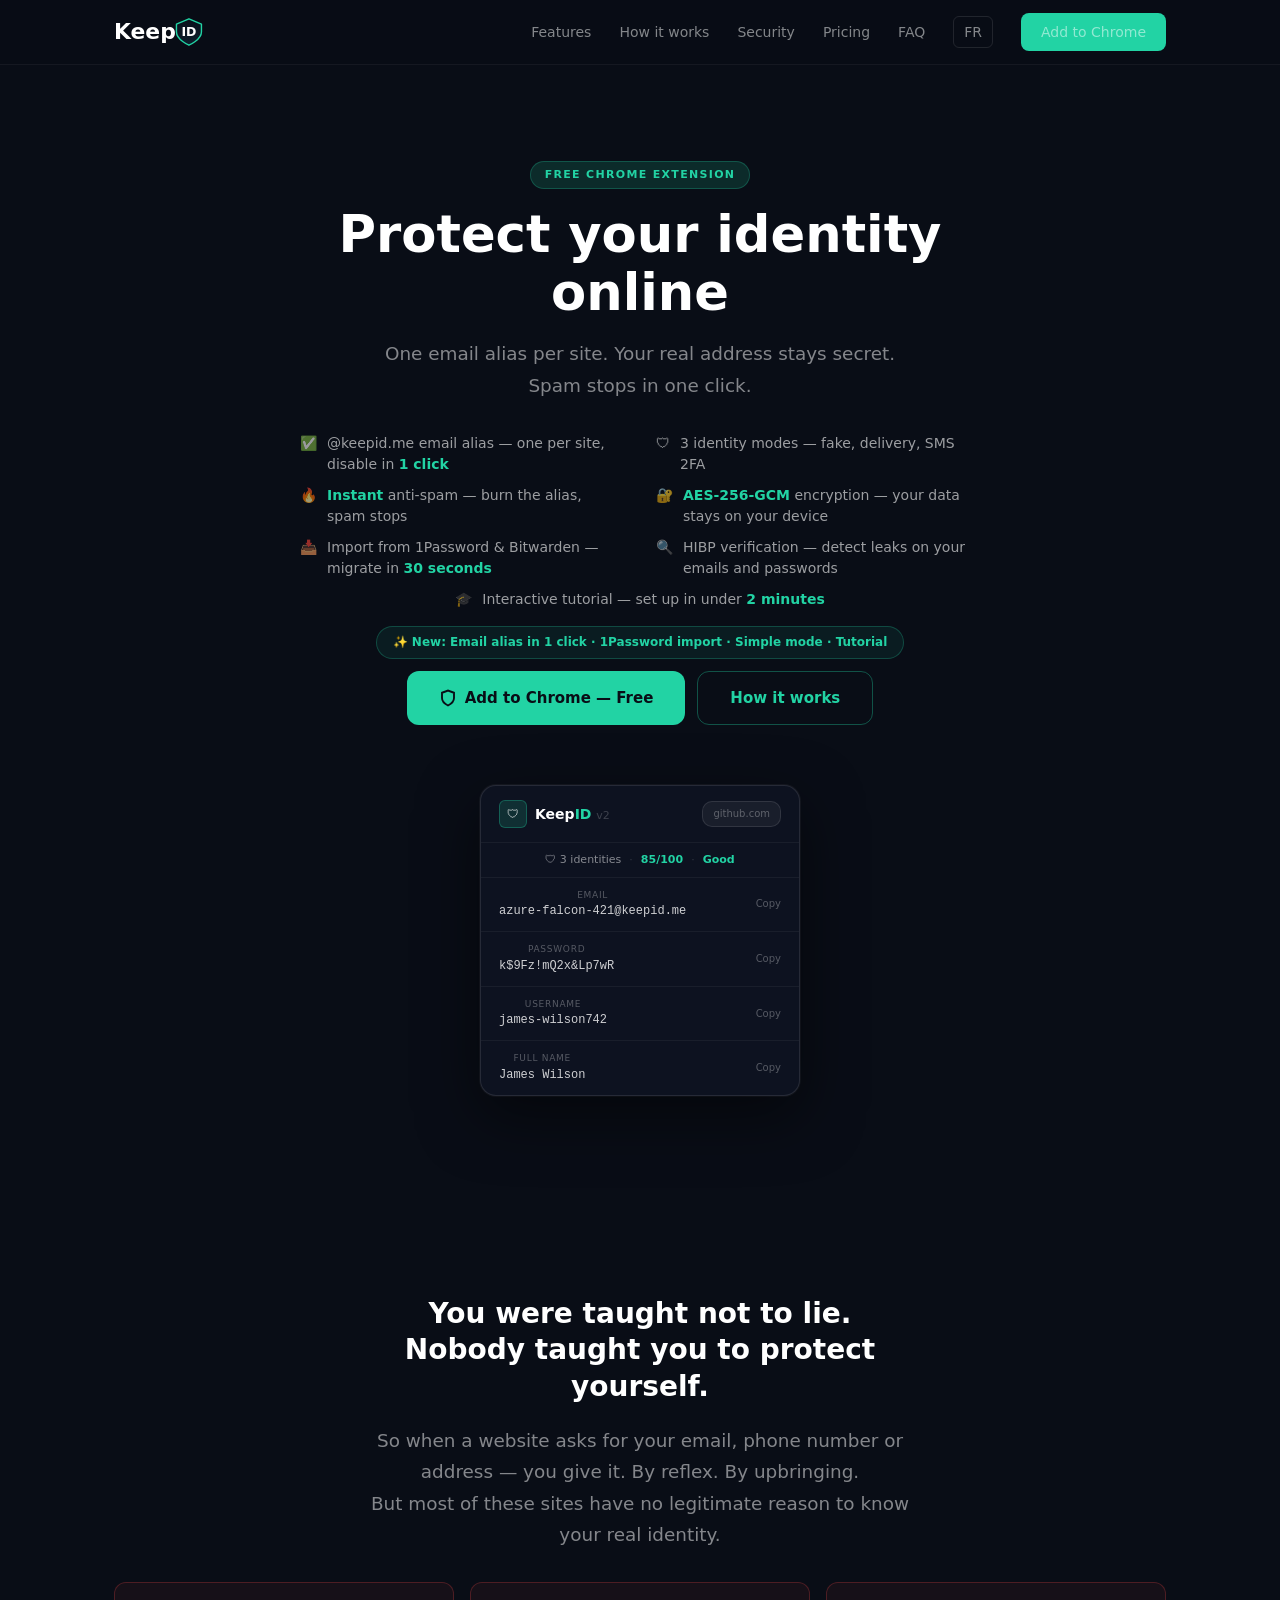
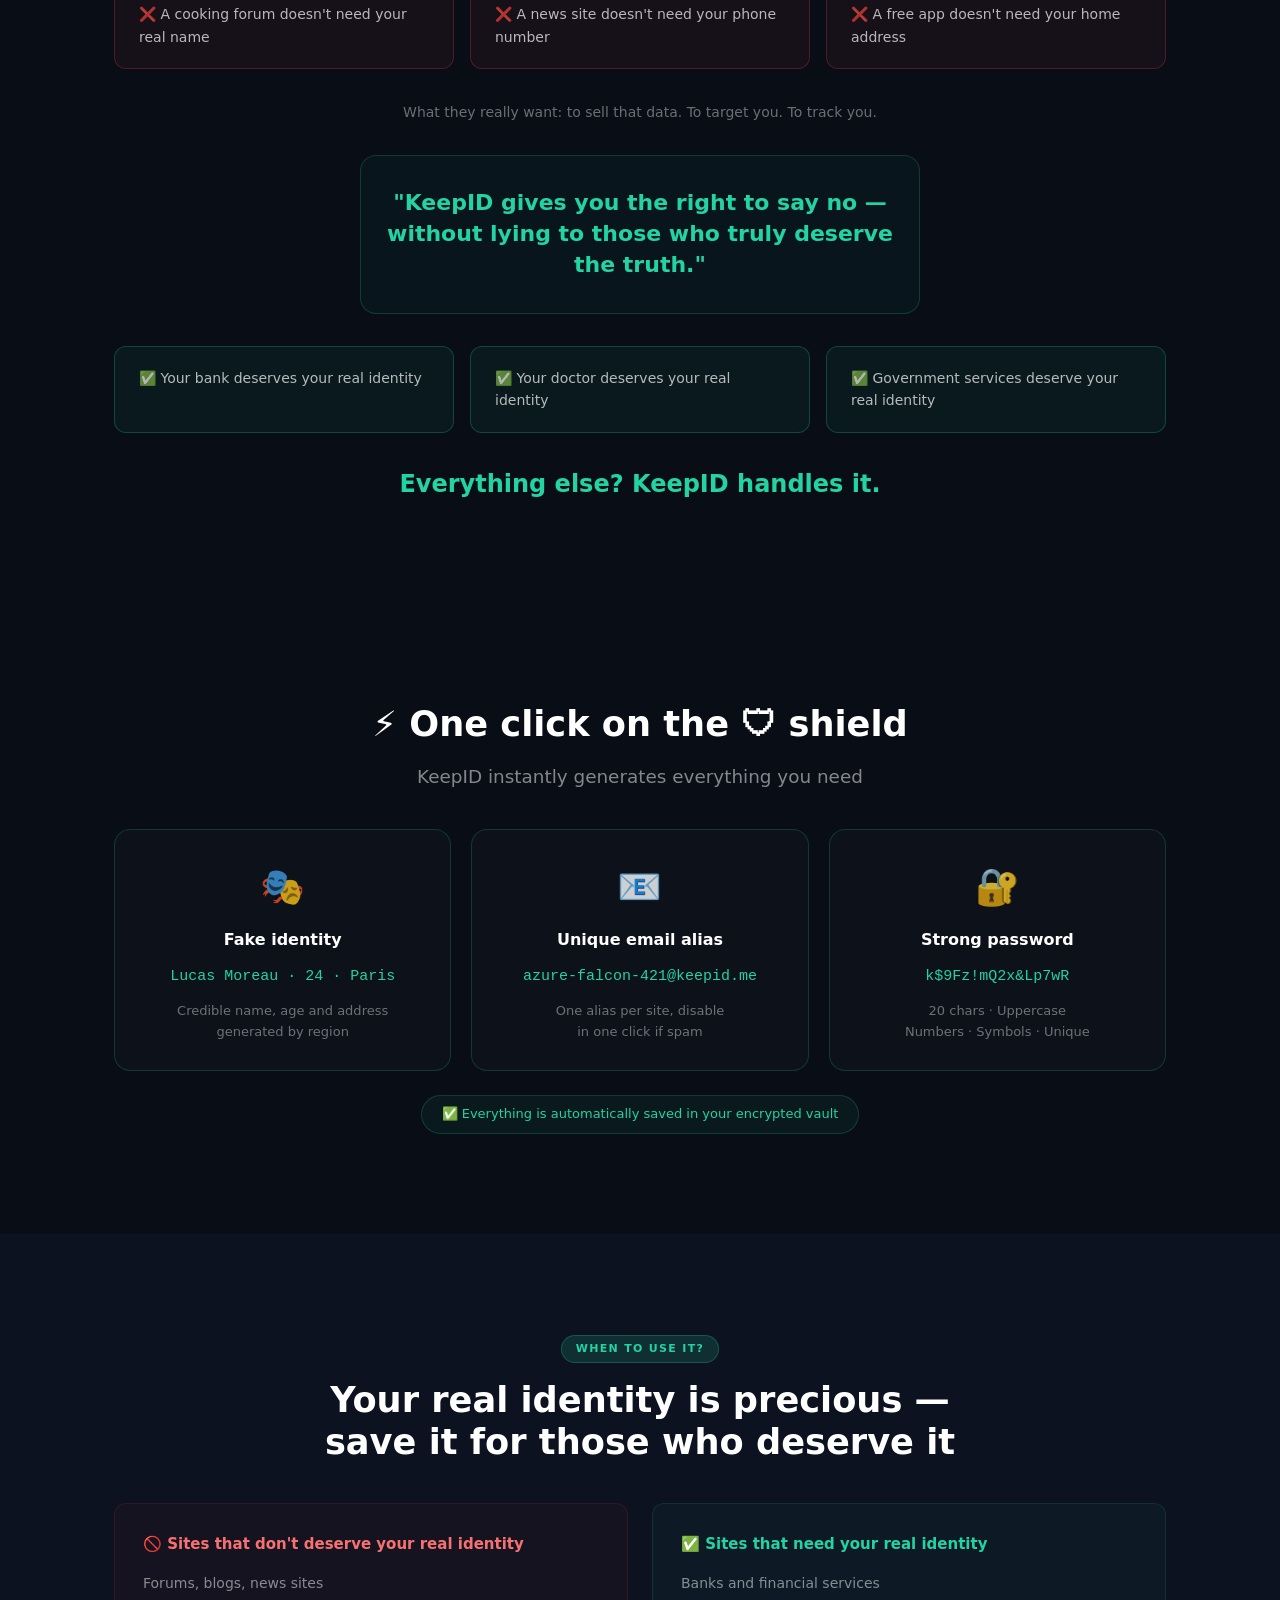
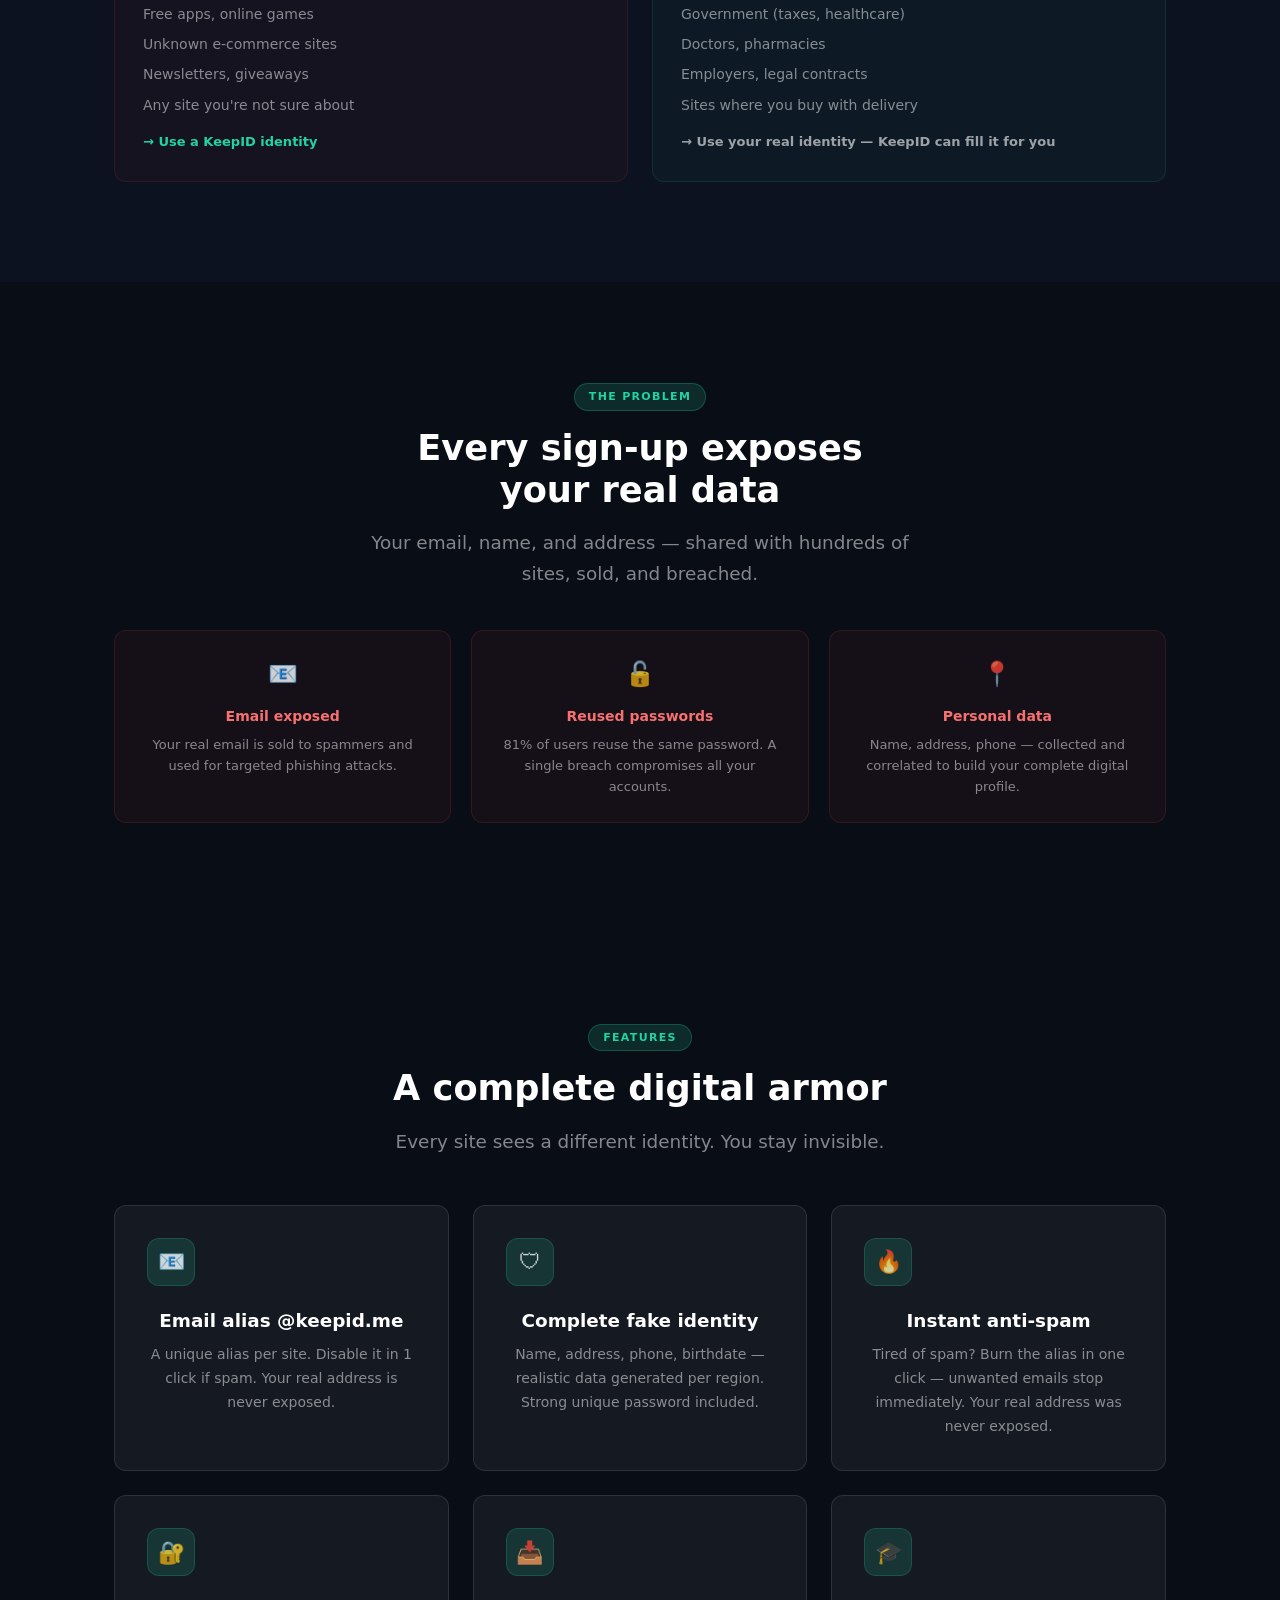
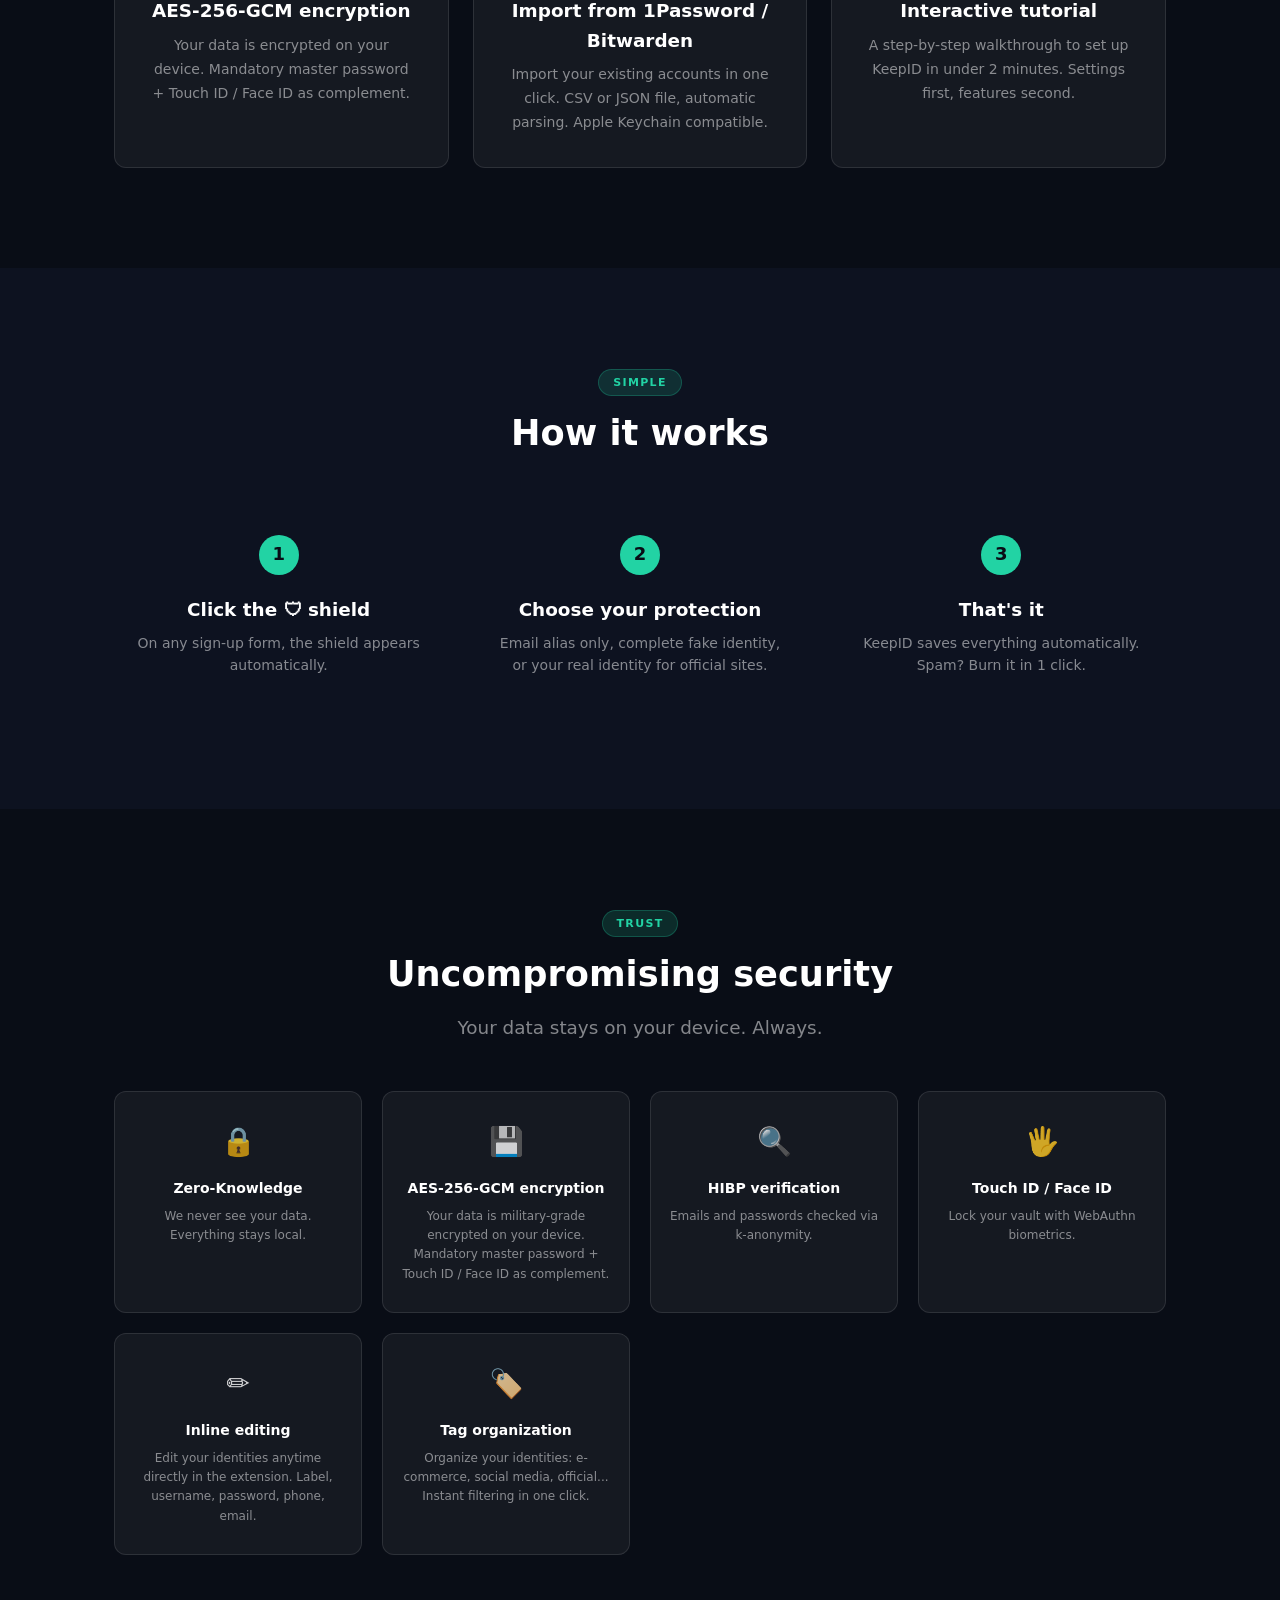
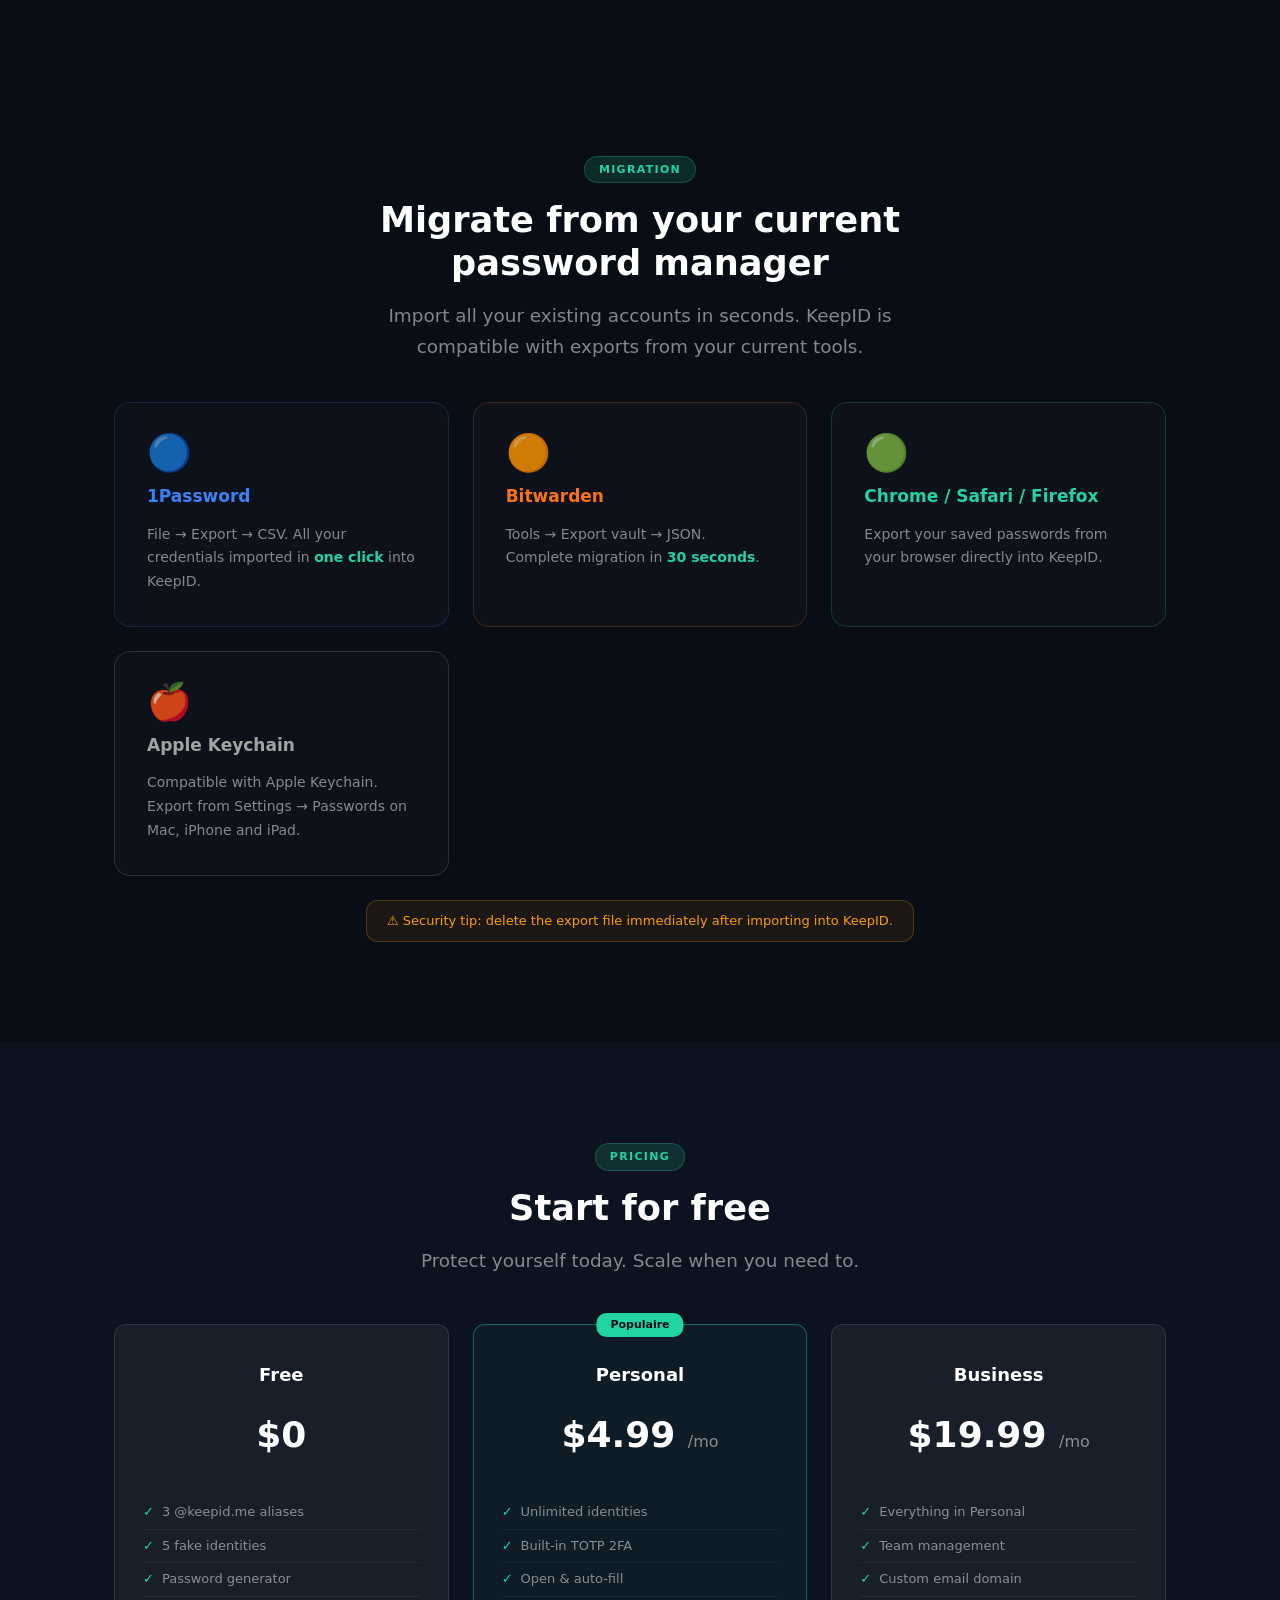
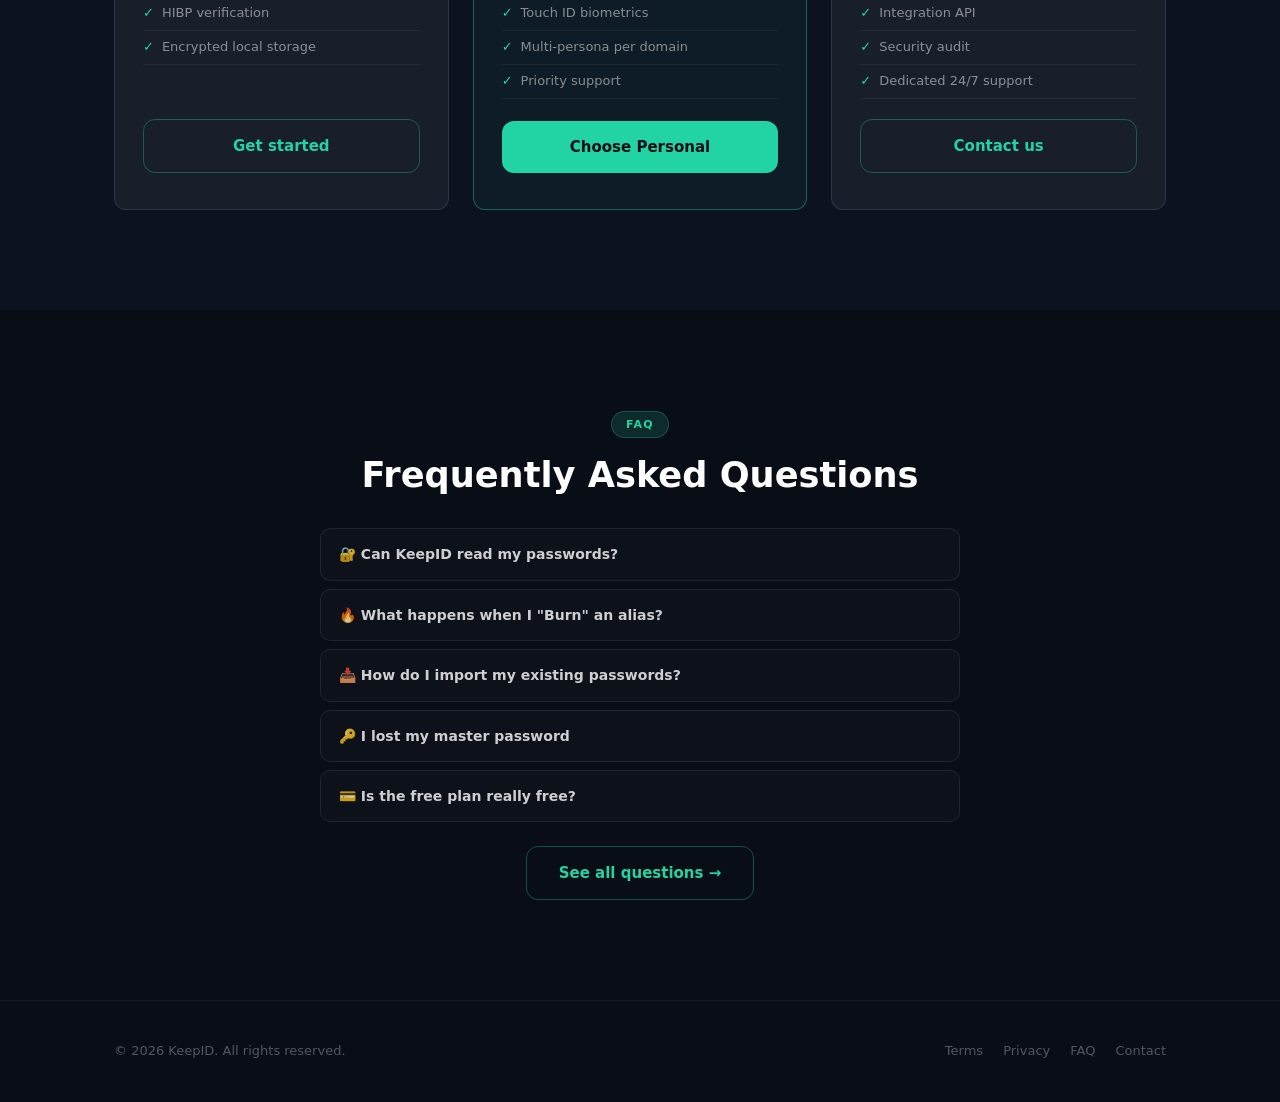
==== en/index.html @ 4a5a6518 "Reposition alias email as primary feature, update hero/features/pricing/how-it-works" ====
<!DOCTYPE html>
<html lang="en">
<head>
  <meta charset="UTF-8">
  <meta name="viewport" content="width=device-width, initial-scale=1.0">
  <title>KeepID — Protect your identity online</title>
  <meta name="description" content="KeepID generates unique fake identities for every website. Email aliases, strong passwords, fake personal data. Zero real data exposed.">
  <meta name="robots" content="noindex, nofollow">
  <link rel="stylesheet" href="../css/style.css">
</head>
<body>

<!-- ─── Nav ────────────────────────────────────────────────────────────────── -->
<nav>
  <div class="nav-inner">
    <img src="../assets/logo-final.svg" alt="KeepID" class="nav-logo">
    <div class="nav-links">
      <a href="#features">Features</a>
      <a href="#how">How it works</a>
      <a href="#security">Security</a>
      <a href="#pricing">Pricing</a>
      <a href="faq.html">FAQ</a>
      <a href="../" class="lang-switch">FR</a>
      <a href="#" class="nav-cta">Add to Chrome</a>
    </div>
    <button class="nav-hamburger" aria-label="Menu">
      <span></span><span></span><span></span>
    </button>
  </div>
</nav>

<!-- ─── Hero ───────────────────────────────────────────────────────────────── -->
<section class="hero container">
  <div class="fade-in">
    <div class="badge">Free Chrome Extension</div>
    <h1>Protect your identity<br>online</h1>
    <p class="subtitle">One email alias per site. Your real address stays secret. Spam stops in one click.</p>
  </div>
  <div class="fade-in" style="display:grid;grid-template-columns:1fr 1fr;gap:10px 32px;margin-top:24px;margin-bottom:16px;max-width:680px;margin-left:auto;margin-right:auto;text-align:left">
    <div style="display:flex;align-items:flex-start;gap:10px;font-size:14px;color:rgba(255,255,255,0.6);line-height:1.5">
      <span style="flex-shrink:0">✅</span>
      <span>@keepid.me email alias — one per site, disable in <span style="color:#22d3a4;font-weight:600">1 click</span></span>
    </div>
    <div style="display:flex;align-items:flex-start;gap:10px;font-size:14px;color:rgba(255,255,255,0.6);line-height:1.5">
      <span style="flex-shrink:0">🛡</span>
      <span>3 identity modes — fake, delivery, SMS 2FA</span>
    </div>
    <div style="display:flex;align-items:flex-start;gap:10px;font-size:14px;color:rgba(255,255,255,0.6);line-height:1.5">
      <span style="flex-shrink:0">🔥</span>
      <span><span style="color:#22d3a4;font-weight:600">Instant</span> anti-spam — burn the alias, spam stops</span>
    </div>
    <div style="display:flex;align-items:flex-start;gap:10px;font-size:14px;color:rgba(255,255,255,0.6);line-height:1.5">
      <span style="flex-shrink:0">🔐</span>
      <span><span style="color:#22d3a4;font-weight:600">AES-256-GCM</span> encryption — your data stays on your device</span>
    </div>
    <div style="display:flex;align-items:flex-start;gap:10px;font-size:14px;color:rgba(255,255,255,0.6);line-height:1.5">
      <span style="flex-shrink:0">📥</span>
      <span>Import from 1Password &amp; Bitwarden — migrate in <span style="color:#22d3a4;font-weight:600">30 seconds</span></span>
    </div>
    <div style="display:flex;align-items:flex-start;gap:10px;font-size:14px;color:rgba(255,255,255,0.6);line-height:1.5">
      <span style="flex-shrink:0">🔍</span>
      <span>HIBP verification — detect leaks on your emails and passwords</span>
    </div>
    <div style="display:flex;align-items:flex-start;gap:10px;font-size:14px;color:rgba(255,255,255,0.6);line-height:1.5;grid-column:1/-1;justify-self:center">
      <span style="flex-shrink:0">🎓</span>
      <span>Interactive tutorial — set up in under <span style="color:#22d3a4;font-weight:600">2 minutes</span></span>
    </div>
  </div>
  <div class="fade-in" style="display:flex;justify-content:center;margin-bottom:12px">
    <div style="display:inline-flex;align-items:center;gap:8px;background:rgba(34,211,164,0.08);border:1px solid rgba(34,211,164,0.25);border-radius:999px;padding:6px 16px;font-size:12px;color:#22d3a4;font-weight:600">
      ✨ New: Email alias in 1 click · 1Password import · Simple mode · Tutorial
    </div>
  </div>
  <div class="hero-buttons fade-in">
    <a href="#" class="btn btn-primary">
      <svg width="18" height="18" viewBox="0 0 24 24" fill="none" stroke="currentColor" stroke-width="2.5" stroke-linecap="round"><path d="M12 22s8-4 8-10V5l-8-3-8 3v7c0 6 8 10 8 10z"/></svg>
      Add to Chrome — Free
    </a>
    <a href="#how" class="btn btn-ghost">How it works</a>
  </div>

  <!-- Mockup -->
  <div class="mockup-wrap fade-in">
    <div class="mockup">
      <div class="mockup-header">
        <div class="mockup-header-left">
          <div class="mockup-shield">🛡</div>
          <span class="mockup-title">Keep<span>ID</span> <span style="font-weight:400;font-size:11px;color:rgba(255,255,255,0.2)">v2</span></span>
        </div>
        <span class="mockup-domain">github.com</span>
      </div>
      <div class="mockup-status">
        <span>🛡 3 identities</span>
        <span style="color:rgba(255,255,255,0.15)">·</span>
        <span style="color:#22d3a4;font-weight:700">85/100</span>
        <span style="color:rgba(255,255,255,0.15)">·</span>
        <span style="color:#22d3a4;font-weight:600">Good</span>
      </div>
      <div class="mockup-row">
        <div><div class="mockup-label">Email</div><div class="mockup-value">azure-falcon-421@keepid.me</div></div>
        <span class="mockup-copy">Copy</span>
      </div>
      <div class="mockup-row">
        <div><div class="mockup-label">Password</div><div class="mockup-value">k$9Fz!mQ2x&amp;Lp7wR</div></div>
        <span class="mockup-copy">Copy</span>
      </div>
      <div class="mockup-row">
        <div><div class="mockup-label">Username</div><div class="mockup-value">james-wilson742</div></div>
        <span class="mockup-copy">Copy</span>
      </div>
      <div class="mockup-row">
        <div><div class="mockup-label">Full name</div><div class="mockup-value">James Wilson</div></div>
        <span class="mockup-copy">Copy</span>
      </div>
    </div>
  </div>
</section>

<!-- ─── Manifesto ──────────────────────────────────────────────────────────── -->
<section class="section" id="manifesto">
  <div class="container text-center">
    <div class="fade-in">
      <h2 style="font-size:28px;line-height:1.3;max-width:600px;margin:0 auto 20px">You were taught not to lie.<br>Nobody taught you to protect yourself.</h2>
      <p class="subtitle" style="max-width:560px;margin:0 auto 32px">
        So when a website asks for your email, phone number or address — you give it. By reflex. By upbringing.<br>
        But most of these sites have no legitimate reason to know your real identity.
      </p>
    </div>
    <div class="fade-in" style="display:grid;grid-template-columns:repeat(auto-fit,minmax(240px,1fr));gap:16px;margin-bottom:32px;text-align:left">
      <div style="background:rgba(239,68,68,0.06);border:1px solid rgba(239,68,68,0.25);border-radius:12px;padding:20px 24px;font-size:14px;color:rgba(255,255,255,0.7)">
        ❌ A cooking forum doesn't need your real name
      </div>
      <div style="background:rgba(239,68,68,0.06);border:1px solid rgba(239,68,68,0.25);border-radius:12px;padding:20px 24px;font-size:14px;color:rgba(255,255,255,0.7)">
        ❌ A news site doesn't need your phone number
      </div>
      <div style="background:rgba(239,68,68,0.06);border:1px solid rgba(239,68,68,0.25);border-radius:12px;padding:20px 24px;font-size:14px;color:rgba(255,255,255,0.7)">
        ❌ A free app doesn't need your home address
      </div>
    </div>
    <div class="fade-in">
      <p style="font-size:14px;color:rgba(255,255,255,0.4);margin-bottom:32px">What they really want: to sell that data. To target you. To track you.</p>
      <div style="background:rgba(34,211,164,0.04);border:1px solid rgba(34,211,164,0.2);border-radius:16px;padding:32px 24px;max-width:560px;margin:0 auto 32px">
        <p style="font-size:22px;font-weight:700;color:#22d3a4;line-height:1.4;margin:0">
          "KeepID gives you the right to say no —<br>without lying to those who truly deserve the truth."
        </p>
      </div>
    </div>
    <div class="fade-in" style="display:grid;grid-template-columns:repeat(auto-fit,minmax(240px,1fr));gap:16px;margin-bottom:32px;text-align:left">
      <div style="background:rgba(34,211,164,0.06);border:1px solid rgba(34,211,164,0.25);border-radius:12px;padding:20px 24px;font-size:14px;color:rgba(255,255,255,0.7)">
        ✅ Your bank deserves your real identity
      </div>
      <div style="background:rgba(34,211,164,0.06);border:1px solid rgba(34,211,164,0.25);border-radius:12px;padding:20px 24px;font-size:14px;color:rgba(255,255,255,0.7)">
        ✅ Your doctor deserves your real identity
      </div>
      <div style="background:rgba(34,211,164,0.06);border:1px solid rgba(34,211,164,0.25);border-radius:12px;padding:20px 24px;font-size:14px;color:rgba(255,255,255,0.7)">
        ✅ Government services deserve your real identity
      </div>
    </div>
    <div class="fade-in">
      <p style="font-size:24px;font-weight:700;color:#22d3a4;margin:0">Everything else? KeepID handles it.</p>
    </div>
  </div>
</section>

<!-- ─── One click demo ─────────────────────────────────────────────────────── -->
<section class="section" id="demo">
  <div class="container text-center">
    <div class="fade-in">
      <h2>⚡ One click on the 🛡 shield</h2>
      <p class="subtitle">KeepID instantly generates everything you need</p>
    </div>
    <div class="fade-in" style="display:grid;grid-template-columns:repeat(auto-fit,minmax(220px,1fr));gap:20px;margin-top:36px;text-align:center">
      <div style="background:rgba(255,255,255,0.02);border:1px solid rgba(34,211,164,0.2);border-radius:16px;padding:28px 20px;display:flex;flex-direction:column;align-items:center;gap:12px;animation:fadeUp .5s ease both">
        <div style="font-size:36px">🎭</div>
        <h3 style="font-size:16px;font-weight:700;color:#fff;margin:0">Fake identity</h3>
        <p style="font-family:monospace;font-size:15px;color:#22d3a4;margin:0">Lucas Moreau · 24 · Paris</p>
        <p style="font-size:13px;color:rgba(255,255,255,0.4);margin:0;line-height:1.6">Credible name, age and address<br>generated by region</p>
      </div>
      <div style="background:rgba(255,255,255,0.02);border:1px solid rgba(34,211,164,0.2);border-radius:16px;padding:28px 20px;display:flex;flex-direction:column;align-items:center;gap:12px;animation:fadeUp .5s ease .2s both">
        <div style="font-size:36px">📧</div>
        <h3 style="font-size:16px;font-weight:700;color:#fff;margin:0">Unique email alias</h3>
        <p style="font-family:monospace;font-size:15px;color:#22d3a4;margin:0">azure-falcon-421@keepid.me</p>
        <p style="font-size:13px;color:rgba(255,255,255,0.4);margin:0;line-height:1.6">One alias per site, disable<br>in one click if spam</p>
      </div>
      <div style="background:rgba(255,255,255,0.02);border:1px solid rgba(34,211,164,0.2);border-radius:16px;padding:28px 20px;display:flex;flex-direction:column;align-items:center;gap:12px;animation:fadeUp .5s ease .4s both">
        <div style="font-size:36px">🔐</div>
        <h3 style="font-size:16px;font-weight:700;color:#fff;margin:0">Strong password</h3>
        <p style="font-family:monospace;font-size:15px;color:#22d3a4;margin:0">k$9Fz!mQ2x&amp;Lp7wR</p>
        <p style="font-size:13px;color:rgba(255,255,255,0.4);margin:0;line-height:1.6">20 chars · Uppercase<br>Numbers · Symbols · Unique</p>
      </div>
    </div>
    <div class="fade-in" style="margin-top:24px">
      <div style="display:inline-flex;align-items:center;gap:8px;background:rgba(34,211,164,0.06);border:1px solid rgba(34,211,164,0.2);border-radius:999px;padding:8px 20px;font-size:13px;color:#22d3a4;font-weight:500">
        ✅ Everything is automatically saved in your encrypted vault
      </div>
    </div>
  </div>
</section>
<style>@keyframes fadeUp{from{opacity:0;transform:translateY(20px)}to{opacity:1;transform:translateY(0)}}</style>

<!-- ─── When to use KeepID? ──────────────────────────────────────────────── -->
<section class="section section-alt" id="when">
  <div class="container text-center">
    <div class="fade-in">
      <div class="badge">When to use it?</div>
      <h2>Your real identity is precious —<br>save it for those who deserve it</h2>
    </div>
    <div class="fade-in" style="display:grid;grid-template-columns:repeat(auto-fit,minmax(280px,1fr));gap:24px;margin-top:40px;text-align:left">
      <div style="background:rgba(239,68,68,0.04);border:1px solid rgba(239,68,68,0.12);border-radius:12px;padding:28px">
        <p style="font-size:15px;font-weight:700;color:#f87171;margin-bottom:16px">🚫 Sites that don't deserve your real identity</p>
        <ul style="list-style:none;display:flex;flex-direction:column;gap:8px;font-size:14px;color:rgba(255,255,255,0.5)">
          <li>Forums, blogs, news sites</li>
          <li>Free apps, online games</li>
          <li>Unknown e-commerce sites</li>
          <li>Newsletters, giveaways</li>
          <li>Any site you're not sure about</li>
        </ul>
        <p style="margin-top:16px;font-size:13px;font-weight:700;color:#22d3a4">→ Use a KeepID identity</p>
      </div>
      <div style="background:rgba(34,211,164,0.04);border:1px solid rgba(34,211,164,0.12);border-radius:12px;padding:28px">
        <p style="font-size:15px;font-weight:700;color:#22d3a4;margin-bottom:16px">✅ Sites that need your real identity</p>
        <ul style="list-style:none;display:flex;flex-direction:column;gap:8px;font-size:14px;color:rgba(255,255,255,0.5)">
          <li>Banks and financial services</li>
          <li>Government (taxes, healthcare)</li>
          <li>Doctors, pharmacies</li>
          <li>Employers, legal contracts</li>
          <li>Sites where you buy with delivery</li>
        </ul>
        <p style="margin-top:16px;font-size:13px;font-weight:700;color:rgba(255,255,255,0.6)">→ Use your real identity — KeepID can fill it for you</p>
      </div>
    </div>
  </div>
</section>

<!-- ─── Problem ────────────────────────────────────────────────────────────── -->
<section class="section" id="problem">
  <div class="container text-center">
    <div class="fade-in">
      <div class="badge">The problem</div>
      <h2>Every sign-up exposes<br>your real data</h2>
      <p class="subtitle">Your email, name, and address — shared with hundreds of sites, sold, and breached.</p>
    </div>
    <div class="problem-grid fade-in">
      <div class="problem-card">
        <div class="icon">📧</div>
        <h3>Email exposed</h3>
        <p>Your real email is sold to spammers and used for targeted phishing attacks.</p>
      </div>
      <div class="problem-card">
        <div class="icon">🔓</div>
        <h3>Reused passwords</h3>
        <p>81% of users reuse the same password. A single breach compromises all your accounts.</p>
      </div>
      <div class="problem-card">
        <div class="icon">📍</div>
        <h3>Personal data</h3>
        <p>Name, address, phone — collected and correlated to build your complete digital profile.</p>
      </div>
    </div>
  </div>
</section>

<!-- ─── Features ───────────────────────────────────────────────────────────── -->
<section class="section" id="features">
  <div class="container text-center">
    <div class="fade-in">
      <div class="badge">Features</div>
      <h2>A complete digital armor</h2>
      <p class="subtitle">Every site sees a different identity. You stay invisible.</p>
    </div>
    <div class="features-grid fade-in">
      <div class="feature-card">
        <div class="feature-icon">📧</div>
        <h3>Email alias @keepid.me</h3>
        <p>A unique alias per site. Disable it in 1 click if spam. Your real address is never exposed.</p>
      </div>
      <div class="feature-card">
        <div class="feature-icon">🛡</div>
        <h3>Complete fake identity</h3>
        <p>Name, address, phone, birthdate — realistic data generated per region. Strong unique password included.</p>
      </div>
      <div class="feature-card">
        <div class="feature-icon">🔥</div>
        <h3>Instant anti-spam</h3>
        <p>Tired of spam? Burn the alias in one click — unwanted emails stop immediately. Your real address was never exposed.</p>
      </div>
      <div class="feature-card">
        <div class="feature-icon">🔐</div>
        <h3>AES-256-GCM encryption</h3>
        <p>Your data is encrypted on your device. Mandatory master password + Touch ID / Face ID as complement.</p>
      </div>
      <div class="feature-card">
        <div class="feature-icon">📥</div>
        <h3>Import from 1Password / Bitwarden</h3>
        <p>Import your existing accounts in one click. CSV or JSON file, automatic parsing. Apple Keychain compatible.</p>
      </div>
      <div class="feature-card">
        <div class="feature-icon">🎓</div>
        <h3>Interactive tutorial</h3>
        <p>A step-by-step walkthrough to set up KeepID in under 2 minutes. Settings first, features second.</p>
      </div>
    </div>
  </div>
</section>

<!-- ─── How it works ───────────────────────────────────────────────────────── -->
<section class="section section-alt" id="how">
  <div class="container text-center">
    <div class="fade-in">
      <div class="badge">Simple</div>
      <h2>How it works</h2>
    </div>
    <div class="steps-grid fade-in">
      <div class="step">
        <div class="step-num">1</div>
        <h3>Click the 🛡 shield</h3>
        <p>On any sign-up form, the shield appears automatically.</p>
      </div>
      <div class="step">
        <div class="step-num">2</div>
        <h3>Choose your protection</h3>
        <p>Email alias only, complete fake identity, or your real identity for official sites.</p>
      </div>
      <div class="step">
        <div class="step-num">3</div>
        <h3>That's it</h3>
        <p>KeepID saves everything automatically. Spam? Burn it in 1 click.</p>
      </div>
    </div>
  </div>
</section>

<!-- ─── Security ───────────────────────────────────────────────────────────── -->
<section class="section" id="security">
  <div class="container text-center">
    <div class="fade-in">
      <div class="badge">Trust</div>
      <h2>Uncompromising security</h2>
      <p class="subtitle">Your data stays on your device. Always.</p>
    </div>
    <div class="security-grid fade-in">
      <div class="security-item">
        <div class="icon">🔒</div>
        <h3>Zero-Knowledge</h3>
        <p>We never see your data. Everything stays local.</p>
      </div>
      <div class="security-item">
        <div class="icon">💾</div>
        <h3>AES-256-GCM encryption</h3>
        <p>Your data is military-grade encrypted on your device. Mandatory master password + Touch ID / Face ID as complement.</p>
      </div>
      <div class="security-item">
        <div class="icon">🔍</div>
        <h3>HIBP verification</h3>
        <p>Emails and passwords checked via k-anonymity.</p>
      </div>
      <div class="security-item">
        <div class="icon">🖐</div>
        <h3>Touch ID / Face ID</h3>
        <p>Lock your vault with WebAuthn biometrics.</p>
      </div>
      <div class="security-item">
        <div class="icon">✏️</div>
        <h3>Inline editing</h3>
        <p>Edit your identities anytime directly in the extension. Label, username, password, phone, email.</p>
      </div>
      <div class="security-item">
        <div class="icon">🏷️</div>
        <h3>Tag organization</h3>
        <p>Organize your identities: e-commerce, social media, official... Instant filtering in one click.</p>
      </div>
    </div>
  </div>
</section>

<!-- ─── Migration ──────────────────────────────────────────────────────────── -->
<section class="section" id="migration">
  <div class="container text-center">
    <div class="fade-in">
      <div class="badge">Migration</div>
      <h2>Migrate from your current<br>password manager</h2>
      <p class="subtitle">Import all your existing accounts in seconds. KeepID is compatible with exports from your current tools.</p>
    </div>
    <div class="fade-in" style="display:grid;grid-template-columns:repeat(auto-fit,minmax(260px,1fr));gap:24px;margin-top:40px;text-align:left">
      <div style="background:rgba(255,255,255,0.02);border:1px solid rgba(59,130,246,0.2);border-radius:16px;padding:32px;display:flex;flex-direction:column;gap:12px">
        <div style="font-size:36px;line-height:1">🔵</div>
        <h3 style="font-size:17px;font-weight:700;color:#3b82f6;margin:0">1Password</h3>
        <p style="font-size:14px;color:rgba(255,255,255,0.5);line-height:1.7;margin:0">File → Export → CSV. All your credentials imported in <span style="color:#22d3a4;font-weight:600">one click</span> into KeepID.</p>
      </div>
      <div style="background:rgba(255,255,255,0.02);border:1px solid rgba(249,115,22,0.2);border-radius:16px;padding:32px;display:flex;flex-direction:column;gap:12px">
        <div style="font-size:36px;line-height:1">🟠</div>
        <h3 style="font-size:17px;font-weight:700;color:#f97316;margin:0">Bitwarden</h3>
        <p style="font-size:14px;color:rgba(255,255,255,0.5);line-height:1.7;margin:0">Tools → Export vault → JSON. Complete migration in <span style="color:#22d3a4;font-weight:600">30 seconds</span>.</p>
      </div>
      <div style="background:rgba(255,255,255,0.02);border:1px solid rgba(34,211,164,0.2);border-radius:16px;padding:32px;display:flex;flex-direction:column;gap:12px">
        <div style="font-size:36px;line-height:1">🟢</div>
        <h3 style="font-size:17px;font-weight:700;color:#22d3a4;margin:0">Chrome / Safari / Firefox</h3>
        <p style="font-size:14px;color:rgba(255,255,255,0.5);line-height:1.7;margin:0">Export your saved passwords from your browser directly into KeepID.</p>
      </div>
      <div style="background:rgba(255,255,255,0.02);border:1px solid rgba(163,163,163,0.2);border-radius:16px;padding:32px;display:flex;flex-direction:column;gap:12px">
        <div style="font-size:36px;line-height:1">🍎</div>
        <h3 style="font-size:17px;font-weight:700;color:#a3a3a3;margin:0">Apple Keychain</h3>
        <p style="font-size:14px;color:rgba(255,255,255,0.5);line-height:1.7;margin:0">Compatible with Apple Keychain. Export from Settings → Passwords on Mac, iPhone and iPad.</p>
      </div>
    </div>
    <div class="fade-in" style="margin-top:24px">
      <div style="display:inline-flex;align-items:center;gap:8px;background:rgba(245,158,11,0.08);border:1px solid rgba(245,158,11,0.25);border-radius:12px;padding:10px 20px;font-size:13px;color:#f59e0b;font-weight:500">
        ⚠️ Security tip: delete the export file immediately after importing into KeepID.
      </div>
    </div>
  </div>
</section>

<!-- ─── Pricing ────────────────────────────────────────────────────────────── -->
<section class="section section-alt" id="pricing">
  <div class="container text-center">
    <div class="fade-in">
      <div class="badge">Pricing</div>
      <h2>Start for free</h2>
      <p class="subtitle">Protect yourself today. Scale when you need to.</p>
    </div>
    <div class="pricing-grid fade-in">
      <div class="price-card">
        <div class="price-name">Free</div>
        <div class="price-amount">$0</div>
        <ul class="price-features">
          <li>3 @keepid.me aliases</li>
          <li>5 fake identities</li>
          <li>Password generator</li>
          <li>HIBP verification</li>
          <li>Encrypted local storage</li>
        </ul>
        <a href="#" class="btn btn-ghost" style="width:100%;justify-content:center">Get started</a>
      </div>
      <div class="price-card featured">
        <div class="price-name">Personal</div>
        <div class="price-amount">$4.99 <span>/mo</span></div>
        <ul class="price-features">
          <li>Unlimited identities</li>
          <li>Built-in TOTP 2FA</li>
          <li>Open &amp; auto-fill</li>
          <li>Touch ID biometrics</li>
          <li>Multi-persona per domain</li>
          <li>Priority support</li>
        </ul>
        <a href="#" class="btn btn-primary" style="width:100%;justify-content:center">Choose Personal</a>
      </div>
      <div class="price-card">
        <div class="price-name">Business</div>
        <div class="price-amount">$19.99 <span>/mo</span></div>
        <ul class="price-features">
          <li>Everything in Personal</li>
          <li>Team management</li>
          <li>Custom email domain</li>
          <li>Integration API</li>
          <li>Security audit</li>
          <li>Dedicated 24/7 support</li>
        </ul>
        <a href="#" class="btn btn-ghost" style="width:100%;justify-content:center">Contact us</a>
      </div>
    </div>
  </div>
</section>

<!-- ─── FAQ summary ────────────────────────────────────────────────────────── -->
<section class="section" id="faq">
  <div class="container text-center">
    <div class="fade-in">
      <div class="badge">FAQ</div>
      <h2>Frequently Asked Questions</h2>
    </div>
    <div class="fade-in" style="max-width:640px;margin:32px auto 0;text-align:left;display:flex;flex-direction:column;gap:8px">
      <details style="background:rgba(255,255,255,0.02);border:1px solid rgba(255,255,255,0.08);border-radius:10px">
        <summary style="padding:14px 18px;font-size:14px;font-weight:600;color:rgba(255,255,255,0.8);cursor:pointer;list-style:none">🔐 Can KeepID read my passwords?</summary>
        <p style="padding:0 18px 14px;font-size:14px;color:rgba(255,255,255,0.5);line-height:1.7;margin:0">No. Your data is encrypted with AES-256-GCM on your device. Even we can't read it — that's Zero-Knowledge.</p>
      </details>
      <details style="background:rgba(255,255,255,0.02);border:1px solid rgba(255,255,255,0.08);border-radius:10px">
        <summary style="padding:14px 18px;font-size:14px;font-weight:600;color:rgba(255,255,255,0.8);cursor:pointer;list-style:none">🔥 What happens when I "Burn" an alias?</summary>
        <p style="padding:0 18px 14px;font-size:14px;color:rgba(255,255,255,0.5);line-height:1.7;margin:0">The alias is permanently disabled. Spam stops instantly. Your real address is never affected.</p>
      </details>
      <details style="background:rgba(255,255,255,0.02);border:1px solid rgba(255,255,255,0.08);border-radius:10px">
        <summary style="padding:14px 18px;font-size:14px;font-weight:600;color:rgba(255,255,255,0.8);cursor:pointer;list-style:none">📥 How do I import my existing passwords?</summary>
        <p style="padding:0 18px 14px;font-size:14px;color:rgba(255,255,255,0.5);line-height:1.7;margin:0">Compatible with 1Password (CSV), Bitwarden (JSON), Apple Keychain (CSV), Chrome, Safari and Firefox. Settings → Import my credentials.</p>
      </details>
      <details style="background:rgba(255,255,255,0.02);border:1px solid rgba(255,255,255,0.08);border-radius:10px">
        <summary style="padding:14px 18px;font-size:14px;font-weight:600;color:rgba(255,255,255,0.8);cursor:pointer;list-style:none">🔑 I lost my master password</summary>
        <p style="padding:0 18px 14px;font-size:14px;color:rgba(255,255,255,0.5);line-height:1.7;margin:0">Use your emergency recovery kit. Without that code, access is permanently lost — write it on paper.</p>
      </details>
      <details style="background:rgba(255,255,255,0.02);border:1px solid rgba(255,255,255,0.08);border-radius:10px">
        <summary style="padding:14px 18px;font-size:14px;font-weight:600;color:rgba(255,255,255,0.8);cursor:pointer;list-style:none">💳 Is the free plan really free?</summary>
        <p style="padding:0 18px 14px;font-size:14px;color:rgba(255,255,255,0.5);line-height:1.7;margin:0">Yes, with no time limit. 5 identities, email aliases, password generator and HIBP verification included. No credit card required.</p>
      </details>
    </div>
    <div class="fade-in" style="margin-top:24px">
      <a href="faq.html" class="btn btn-ghost">See all questions →</a>
    </div>
  </div>
</section>

<!-- ─── Footer ─────────────────────────────────────────────────────────────── -->
<footer>
  <div class="footer-inner">
    <span class="footer-copy">&copy; 2026 KeepID. All rights reserved.</span>
    <div class="footer-links">
      <a href="../cgu.html">Terms</a>
      <a href="../privacy.html">Privacy</a>
      <a href="faq.html">FAQ</a>
      <a href="mailto:legal@keepid.me">Contact</a>
    </div>
  </div>
</footer>

<script src="../js/main.js"></script>
</body>
</html>
---- css/style.css ----
/* ─── Reset & Base ─────────────────────────────────────────────────────────── */
*, *::before, *::after { margin: 0; padding: 0; box-sizing: border-box; }

:root {
  --bg:      #090d16;
  --bg2:     #0d1220;
  --accent:  #22d3a4;
  --accent2: rgba(34,211,164,0.15);
  --white:   #ffffff;
  --w80:     rgba(255,255,255,0.8);
  --w50:     rgba(255,255,255,0.5);
  --w30:     rgba(255,255,255,0.3);
  --w10:     rgba(255,255,255,0.1);
  --w05:     rgba(255,255,255,0.05);
  --radius:  12px;
  --max:     1100px;
}

html { scroll-behavior: smooth; }

body {
  font-family: system-ui, -apple-system, sans-serif;
  background: var(--bg);
  color: var(--w80);
  line-height: 1.6;
  overflow-x: hidden;
}

a { color: var(--accent); text-decoration: none; }
a:hover { text-decoration: underline; }

/* ─── Utilities ───────────────────────────────────────────────────────────── */
.container { max-width: var(--max); margin: 0 auto; padding: 0 24px; }
.section { padding: 100px 0; }
.section-alt { background: var(--bg2); }
.text-center { text-align: center; }

.badge {
  display: inline-block;
  font-size: 11px;
  font-weight: 700;
  text-transform: uppercase;
  letter-spacing: 0.12em;
  color: var(--accent);
  background: var(--accent2);
  border: 1px solid rgba(34,211,164,0.25);
  padding: 4px 14px;
  border-radius: 20px;
  margin-bottom: 16px;
}

h1 { font-size: clamp(2rem, 5vw, 3.2rem); font-weight: 800; color: var(--white); line-height: 1.15; }
h2 { font-size: clamp(1.5rem, 3.5vw, 2.2rem); font-weight: 700; color: var(--white); line-height: 1.2; margin-bottom: 16px; }
h3 { font-size: 1.15rem; font-weight: 700; color: var(--white); margin-bottom: 8px; }

.subtitle {
  font-size: clamp(1rem, 2vw, 1.15rem);
  color: var(--w50);
  max-width: 560px;
  margin: 16px auto 0;
  line-height: 1.7;
}

.btn {
  display: inline-flex;
  align-items: center;
  gap: 8px;
  padding: 14px 32px;
  border-radius: var(--radius);
  font-size: 15px;
  font-weight: 700;
  border: none;
  cursor: pointer;
  transition: all 0.2s;
}

.btn-primary {
  background: var(--accent);
  color: var(--bg);
}
.btn-primary:hover {
  background: #2ee8b5;
  transform: translateY(-1px);
  box-shadow: 0 8px 30px rgba(34,211,164,0.3);
  text-decoration: none;
}

.btn-ghost {
  background: transparent;
  color: var(--accent);
  border: 1.5px solid rgba(34,211,164,0.35);
}
.btn-ghost:hover {
  background: var(--accent2);
  text-decoration: none;
}

/* ─── Fade-in animations ──────────────────────────────────────────────────── */
.fade-in {
  opacity: 0;
  transform: translateY(30px);
  transition: opacity 0.7s ease, transform 0.7s ease;
}
.fade-in.visible {
  opacity: 1;
  transform: translateY(0);
}

/* ─── Nav ─────────────────────────────────────────────────────────────────── */
nav {
  position: fixed;
  top: 0;
  left: 0;
  right: 0;
  z-index: 100;
  background: rgba(9,13,22,0.85);
  backdrop-filter: blur(16px);
  border-bottom: 1px solid var(--w05);
}
.nav-inner {
  max-width: var(--max);
  margin: 0 auto;
  padding: 0 24px;
  height: 64px;
  display: flex;
  align-items: center;
  justify-content: space-between;
}
.nav-logo { height: 28px; }
.nav-links { display: flex; align-items: center; gap: 28px; }
.nav-links a { font-size: 14px; color: var(--w50); font-weight: 500; }
.nav-links a:hover { color: var(--white); text-decoration: none; }
.nav-cta {
  padding: 8px 20px;
  font-size: 13px;
  border-radius: 8px;
  font-weight: 700;
  background: var(--accent);
  color: var(--bg);
  transition: all 0.2s;
}
.nav-cta:hover { background: #2ee8b5; text-decoration: none; }
.lang-switch {
  font-size: 12px;
  color: var(--w30);
  border: 1px solid var(--w10);
  padding: 4px 10px;
  border-radius: 6px;
}
.lang-switch:hover { color: var(--w50); border-color: var(--w30); text-decoration: none; }

.nav-hamburger { display: none; background: none; border: none; cursor: pointer; padding: 4px; }
.nav-hamburger span { display: block; width: 22px; height: 2px; background: var(--w50); margin: 5px 0; border-radius: 2px; }

/* ─── Hero ────────────────────────────────────────────────────────────────── */
.hero {
  padding-top: 160px;
  padding-bottom: 100px;
  text-align: center;
}
.hero .subtitle { margin-bottom: 32px; }
.hero-buttons { display: flex; gap: 12px; justify-content: center; flex-wrap: wrap; }

/* Mockup popup */
.mockup-wrap { margin-top: 60px; display: flex; justify-content: center; }
.mockup {
  width: 320px;
  background: var(--bg2);
  border: 1px solid var(--w10);
  border-radius: 16px;
  overflow: hidden;
  box-shadow: 0 20px 60px rgba(0,0,0,0.5), 0 0 0 1px var(--w05);
}
.mockup-header {
  display: flex;
  align-items: center;
  justify-content: space-between;
  padding: 14px 18px;
  border-bottom: 1px solid var(--w05);
}
.mockup-header-left { display: flex; align-items: center; gap: 8px; }
.mockup-shield {
  width: 28px; height: 28px;
  border-radius: 6px;
  background: var(--accent2);
  border: 1px solid rgba(34,211,164,0.3);
  display: flex; align-items: center; justify-content: center;
  font-size: 12px;
}
.mockup-title { font-size: 14px; font-weight: 700; color: var(--white); }
.mockup-title span { color: var(--accent); }
.mockup-domain {
  font-size: 10px;
  color: var(--w30);
  background: var(--w05);
  padding: 4px 10px;
  border-radius: 10px;
  border: 1px solid var(--w10);
}
.mockup-status {
  display: flex; align-items: center; justify-content: center; gap: 8px;
  padding: 8px; font-size: 11px; color: var(--w50);
  border-bottom: 1px solid var(--w05);
}
.mockup-status .dot { width: 6px; height: 6px; border-radius: 50%; background: var(--accent); }
.mockup-row {
  display: flex; align-items: center; justify-content: space-between;
  padding: 10px 18px;
  border-bottom: 1px solid var(--w05);
}
.mockup-row:last-child { border-bottom: none; }
.mockup-label { font-size: 9px; color: var(--w30); text-transform: uppercase; letter-spacing: 0.08em; }
.mockup-value { font-size: 12px; color: var(--w80); font-family: monospace; }
.mockup-copy { font-size: 10px; color: var(--w30); }

/* ─── Problem ─────────────────────────────────────────────────────────────── */
.problem-grid {
  display: grid;
  grid-template-columns: repeat(auto-fit, minmax(220px, 1fr));
  gap: 20px;
  margin-top: 40px;
}
.problem-card {
  background: rgba(239,68,68,0.05);
  border: 1px solid rgba(239,68,68,0.15);
  border-radius: var(--radius);
  padding: 24px;
}
.problem-card .icon { font-size: 24px; margin-bottom: 12px; }
.problem-card h3 { color: #f87171; font-size: 14px; }
.problem-card p { color: var(--w50); font-size: 13px; line-height: 1.6; }

/* ─── Features ────────────────────────────────────────────────────────────── */
.features-grid {
  display: grid;
  grid-template-columns: repeat(auto-fit, minmax(280px, 1fr));
  gap: 24px;
  margin-top: 48px;
}
.feature-card {
  background: var(--w05);
  border: 1px solid var(--w10);
  border-radius: var(--radius);
  padding: 32px;
  transition: border-color 0.3s, transform 0.3s;
}
.feature-card:hover {
  border-color: rgba(34,211,164,0.3);
  transform: translateY(-4px);
}
.feature-icon {
  width: 48px; height: 48px;
  border-radius: 12px;
  background: var(--accent2);
  border: 1px solid rgba(34,211,164,0.2);
  display: flex; align-items: center; justify-content: center;
  font-size: 22px;
  margin-bottom: 20px;
}
.feature-card p { color: var(--w50); font-size: 14px; line-height: 1.7; }

/* ─── Steps ───────────────────────────────────────────────────────────────── */
.steps-grid {
  display: grid;
  grid-template-columns: repeat(auto-fit, minmax(240px, 1fr));
  gap: 32px;
  margin-top: 48px;
}
.step {
  text-align: center;
  padding: 32px 20px;
}
.step-num {
  width: 40px; height: 40px;
  border-radius: 50%;
  background: var(--accent);
  color: var(--bg);
  font-size: 18px;
  font-weight: 800;
  display: flex; align-items: center; justify-content: center;
  margin: 0 auto 20px;
}
.step p { color: var(--w50); font-size: 14px; }

/* ─── Security ────────────────────────────────────────────────────────────── */
.security-grid {
  display: grid;
  grid-template-columns: repeat(auto-fit, minmax(200px, 1fr));
  gap: 20px;
  margin-top: 48px;
}
.security-item {
  text-align: center;
  padding: 28px 16px;
  background: var(--w05);
  border: 1px solid var(--w10);
  border-radius: var(--radius);
}
.security-item .icon { font-size: 28px; margin-bottom: 12px; }
.security-item h3 { font-size: 14px; }
.security-item p { color: var(--w50); font-size: 12px; margin-top: 6px; }

/* ─── Pricing ─────────────────────────────────────────────────────────────── */
.pricing-grid {
  display: grid;
  grid-template-columns: repeat(auto-fit, minmax(260px, 1fr));
  gap: 24px;
  margin-top: 48px;
}
.price-card {
  background: var(--w05);
  border: 1px solid var(--w10);
  border-radius: var(--radius);
  padding: 36px 28px;
  display: flex;
  flex-direction: column;
}
.price-card.featured {
  border-color: rgba(34,211,164,0.4);
  background: rgba(34,211,164,0.05);
  position: relative;
}
.price-card.featured::before {
  content: "Populaire";
  position: absolute;
  top: -12px;
  left: 50%;
  transform: translateX(-50%);
  background: var(--accent);
  color: var(--bg);
  font-size: 11px;
  font-weight: 700;
  padding: 3px 14px;
  border-radius: 10px;
}
.price-name { font-size: 18px; font-weight: 700; color: var(--white); margin-bottom: 4px; }
.price-amount { font-size: 36px; font-weight: 800; color: var(--white); margin: 12px 0; }
.price-amount span { font-size: 16px; font-weight: 500; color: var(--w50); }
.price-features { list-style: none; margin: 20px 0; flex: 1; }
.price-features li {
  font-size: 13px;
  color: var(--w50);
  padding: 6px 0;
  border-bottom: 1px solid var(--w05);
  display: flex; align-items: center; gap: 8px;
}
.price-features li::before { content: "✓"; color: var(--accent); font-weight: 700; }

/* ─── Footer ──────────────────────────────────────────────────────────────── */
footer {
  border-top: 1px solid var(--w05);
  padding: 40px 0;
}
.footer-inner {
  max-width: var(--max);
  margin: 0 auto;
  padding: 0 24px;
  display: flex;
  align-items: center;
  justify-content: space-between;
  flex-wrap: wrap;
  gap: 16px;
}
.footer-copy { font-size: 13px; color: var(--w30); }
.footer-links { display: flex; gap: 20px; }
.footer-links a { font-size: 13px; color: var(--w30); }
.footer-links a:hover { color: var(--w50); }

/* ─── Responsive ──────────────────────────────────────────────────────────── */
@media (max-width: 768px) {
  .nav-links { display: none; }
  .nav-hamburger { display: block; }
  .nav-links.open {
    display: flex;
    flex-direction: column;
    position: absolute;
    top: 64px; left: 0; right: 0;
    background: rgba(9,13,22,0.97);
    backdrop-filter: blur(16px);
    padding: 24px;
    gap: 16px;
    border-bottom: 1px solid var(--w10);
  }
  .hero { padding-top: 120px; padding-bottom: 60px; }
  .hero-buttons { flex-direction: column; align-items: center; }
  .mockup { width: 280px; }
  .section { padding: 60px 0; }
  .footer-inner { flex-direction: column; text-align: center; }
}
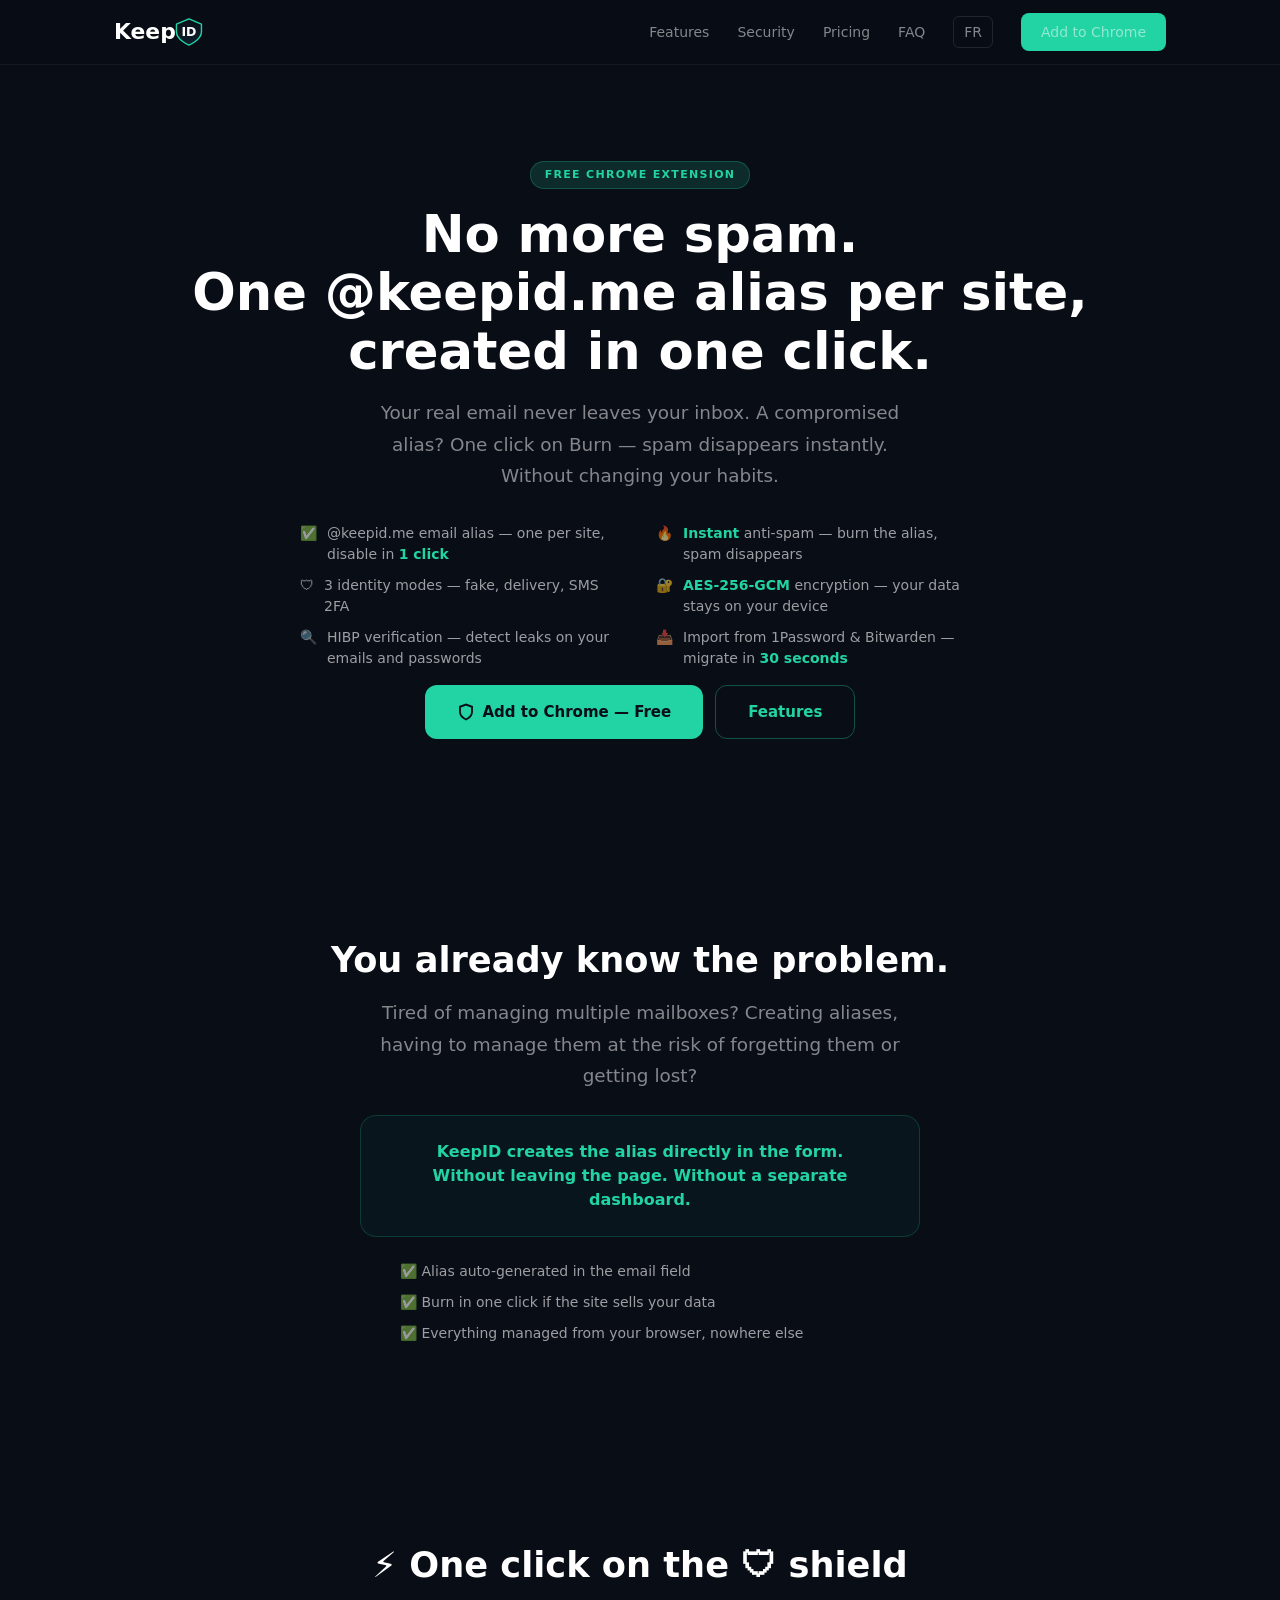
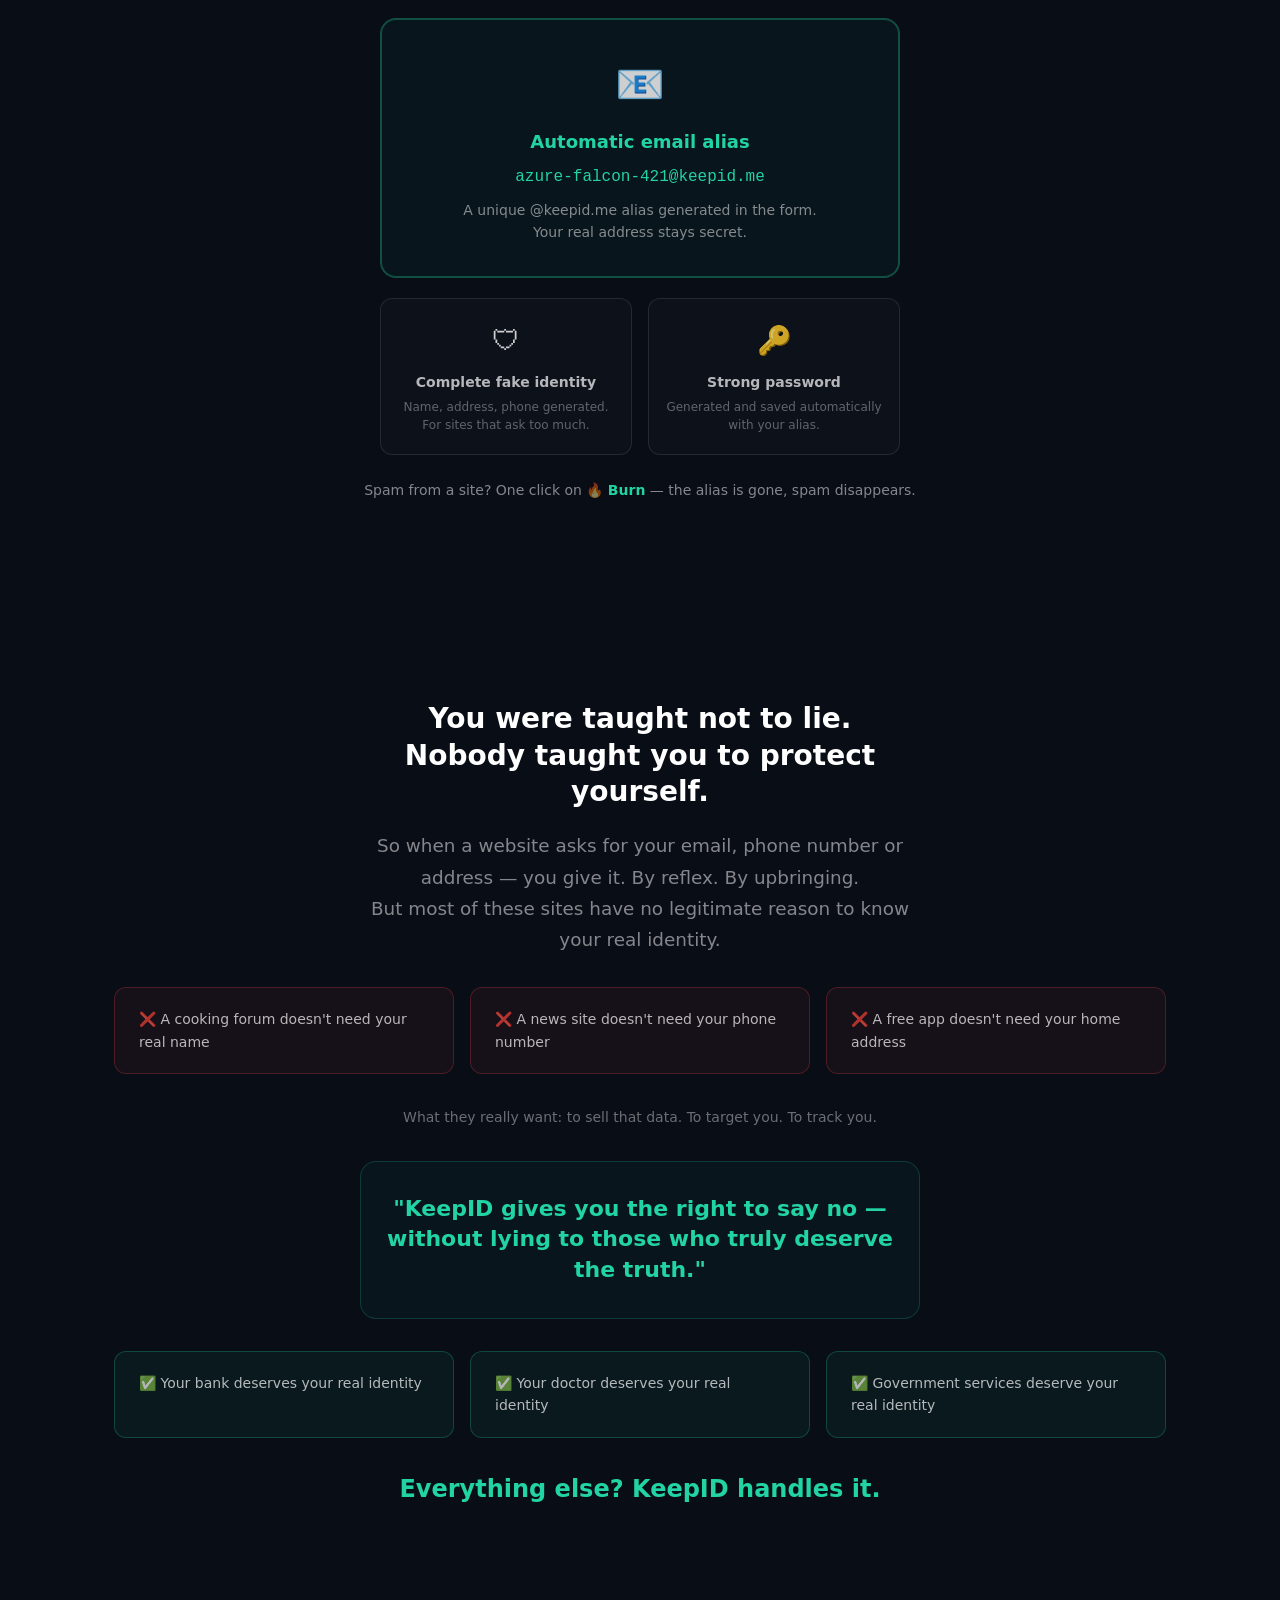
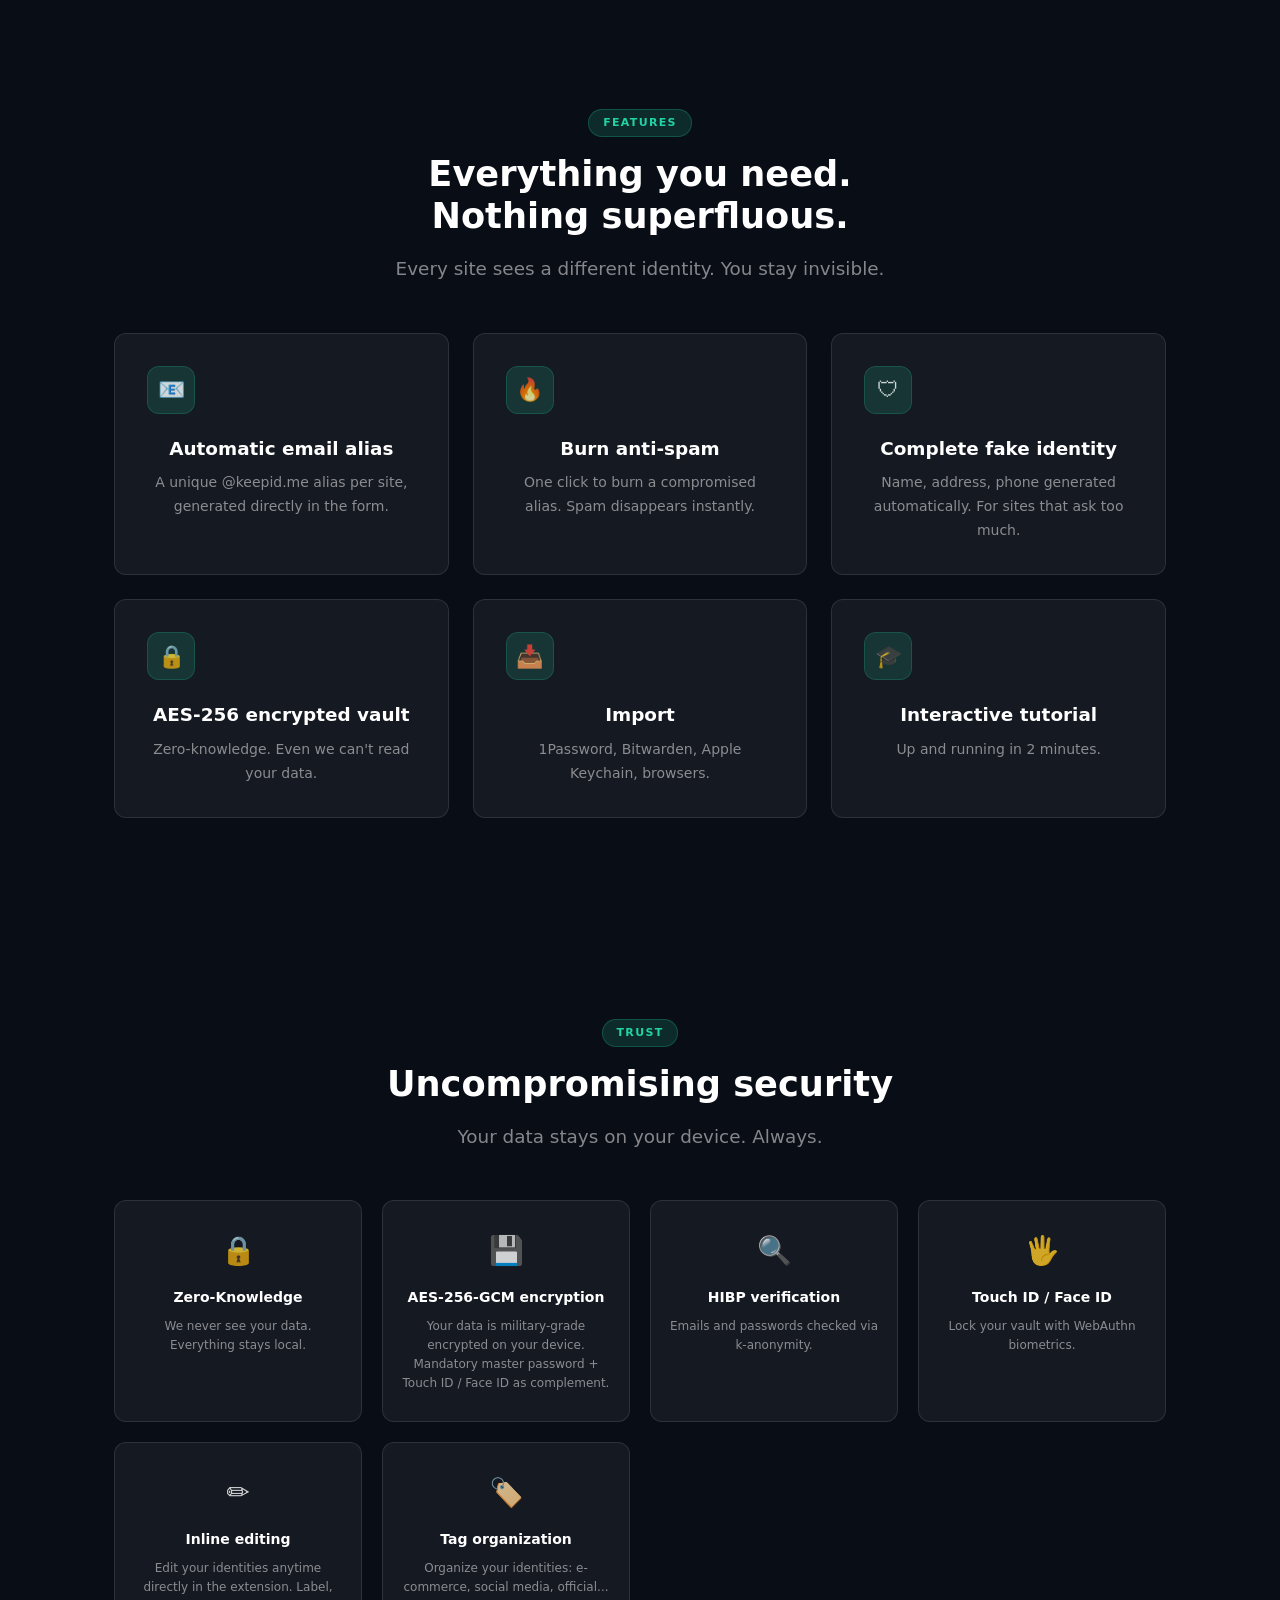
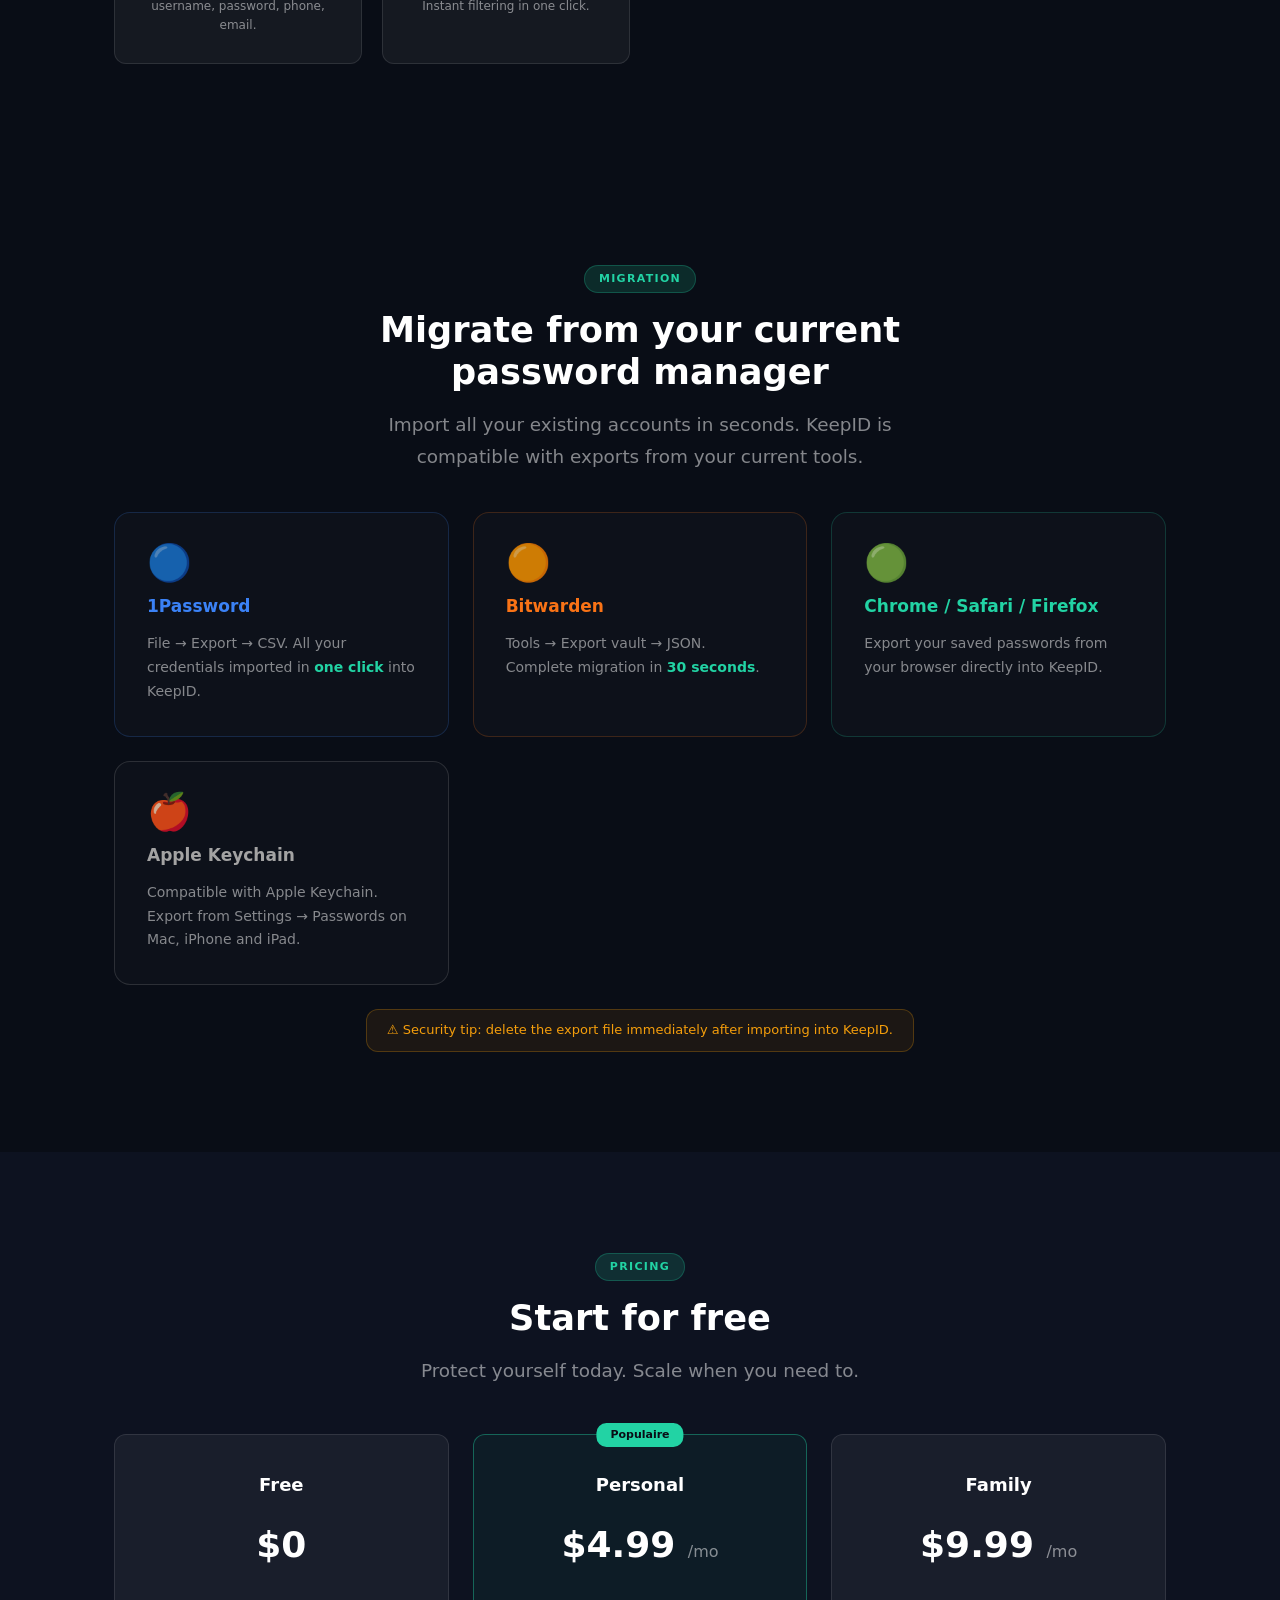
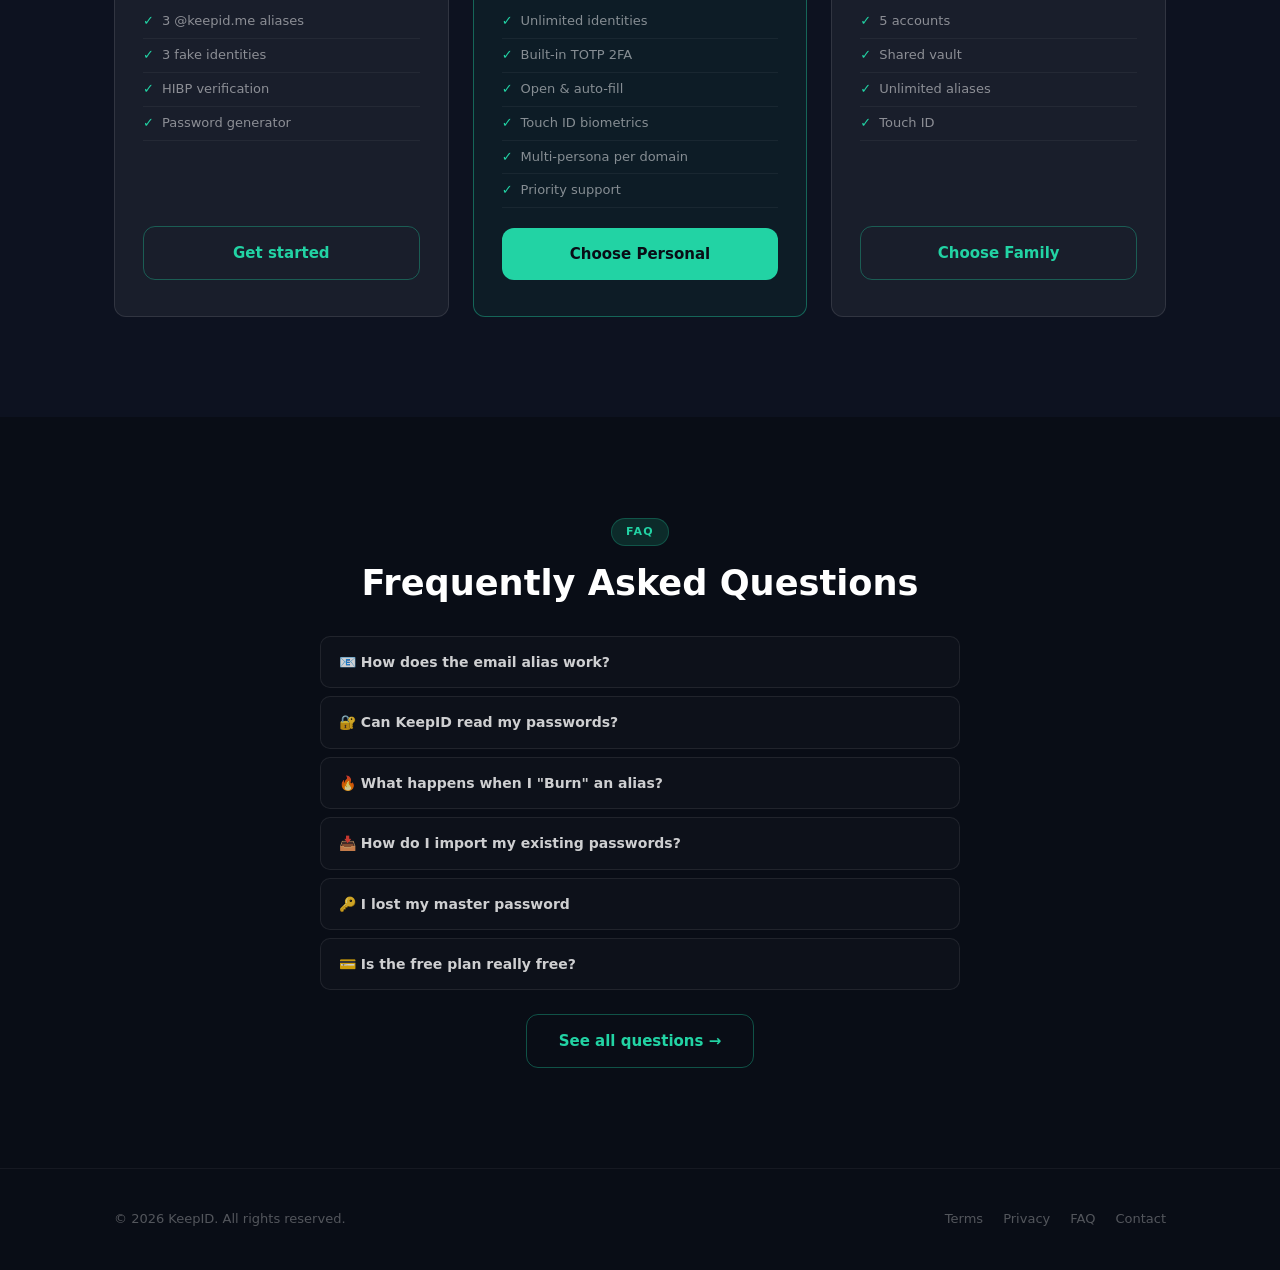
==== commit ee07f2c6: "refonte: version EN synchronisée avec FR" ====
--- a/en/index.html
+++ b/en/index.html
@@ -16,7 +16,6 @@
     <img src="../assets/logo-final.svg" alt="KeepID" class="nav-logo">
     <div class="nav-links">
       <a href="#features">Features</a>
-      <a href="#how">How it works</a>
       <a href="#security">Security</a>
       <a href="#pricing">Pricing</a>
       <a href="faq.html">FAQ</a>
@@ -33,8 +32,8 @@
 <section class="hero container">
   <div class="fade-in">
     <div class="badge">Free Chrome Extension</div>
-    <h1>Protect your identity<br>online</h1>
-    <p class="subtitle">One email alias per site. Your real address stays secret. Spam stops in one click.</p>
+    <h1>No more spam.<br>One @keepid.me alias per site,<br>created in one click.</h1>
+    <p class="subtitle">Your real email never leaves your inbox. A compromised alias? One click on Burn — spam disappears instantly. Without changing your habits.</p>
   </div>
   <div class="fade-in" style="display:grid;grid-template-columns:1fr 1fr;gap:10px 32px;margin-top:24px;margin-bottom:16px;max-width:680px;margin-left:auto;margin-right:auto;text-align:left">
     <div style="display:flex;align-items:flex-start;gap:10px;font-size:14px;color:rgba(255,255,255,0.6);line-height:1.5">
@@ -42,33 +41,24 @@
       <span>@keepid.me email alias — one per site, disable in <span style="color:#22d3a4;font-weight:600">1 click</span></span>
     </div>
     <div style="display:flex;align-items:flex-start;gap:10px;font-size:14px;color:rgba(255,255,255,0.6);line-height:1.5">
+      <span style="flex-shrink:0">🔥</span>
+      <span><span style="color:#22d3a4;font-weight:600">Instant</span> anti-spam — burn the alias, spam disappears</span>
+    </div>
+    <div style="display:flex;align-items:flex-start;gap:10px;font-size:14px;color:rgba(255,255,255,0.6);line-height:1.5">
       <span style="flex-shrink:0">🛡</span>
       <span>3 identity modes — fake, delivery, SMS 2FA</span>
     </div>
     <div style="display:flex;align-items:flex-start;gap:10px;font-size:14px;color:rgba(255,255,255,0.6);line-height:1.5">
-      <span style="flex-shrink:0">🔥</span>
-      <span><span style="color:#22d3a4;font-weight:600">Instant</span> anti-spam — burn the alias, spam stops</span>
-    </div>
-    <div style="display:flex;align-items:flex-start;gap:10px;font-size:14px;color:rgba(255,255,255,0.6);line-height:1.5">
       <span style="flex-shrink:0">🔐</span>
       <span><span style="color:#22d3a4;font-weight:600">AES-256-GCM</span> encryption — your data stays on your device</span>
     </div>
     <div style="display:flex;align-items:flex-start;gap:10px;font-size:14px;color:rgba(255,255,255,0.6);line-height:1.5">
+      <span style="flex-shrink:0">🔍</span>
+      <span>HIBP verification — detect leaks on your emails and passwords</span>
+    </div>
+    <div style="display:flex;align-items:flex-start;gap:10px;font-size:14px;color:rgba(255,255,255,0.6);line-height:1.5">
       <span style="flex-shrink:0">📥</span>
       <span>Import from 1Password &amp; Bitwarden — migrate in <span style="color:#22d3a4;font-weight:600">30 seconds</span></span>
-    </div>
-    <div style="display:flex;align-items:flex-start;gap:10px;font-size:14px;color:rgba(255,255,255,0.6);line-height:1.5">
-      <span style="flex-shrink:0">🔍</span>
-      <span>HIBP verification — detect leaks on your emails and passwords</span>
-    </div>
-    <div style="display:flex;align-items:flex-start;gap:10px;font-size:14px;color:rgba(255,255,255,0.6);line-height:1.5;grid-column:1/-1;justify-self:center">
-      <span style="flex-shrink:0">🎓</span>
-      <span>Interactive tutorial — set up in under <span style="color:#22d3a4;font-weight:600">2 minutes</span></span>
-    </div>
-  </div>
-  <div class="fade-in" style="display:flex;justify-content:center;margin-bottom:12px">
-    <div style="display:inline-flex;align-items:center;gap:8px;background:rgba(34,211,164,0.08);border:1px solid rgba(34,211,164,0.25);border-radius:999px;padding:6px 16px;font-size:12px;color:#22d3a4;font-weight:600">
-      ✨ New: Email alias in 1 click · 1Password import · Simple mode · Tutorial
     </div>
   </div>
   <div class="hero-buttons fade-in">
@@ -76,45 +66,62 @@
       <svg width="18" height="18" viewBox="0 0 24 24" fill="none" stroke="currentColor" stroke-width="2.5" stroke-linecap="round"><path d="M12 22s8-4 8-10V5l-8-3-8 3v7c0 6 8 10 8 10z"/></svg>
       Add to Chrome — Free
     </a>
-    <a href="#how" class="btn btn-ghost">How it works</a>
-  </div>
-
-  <!-- Mockup -->
-  <div class="mockup-wrap fade-in">
-    <div class="mockup">
-      <div class="mockup-header">
-        <div class="mockup-header-left">
-          <div class="mockup-shield">🛡</div>
-          <span class="mockup-title">Keep<span>ID</span> <span style="font-weight:400;font-size:11px;color:rgba(255,255,255,0.2)">v2</span></span>
-        </div>
-        <span class="mockup-domain">github.com</span>
-      </div>
-      <div class="mockup-status">
-        <span>🛡 3 identities</span>
-        <span style="color:rgba(255,255,255,0.15)">·</span>
-        <span style="color:#22d3a4;font-weight:700">85/100</span>
-        <span style="color:rgba(255,255,255,0.15)">·</span>
-        <span style="color:#22d3a4;font-weight:600">Good</span>
-      </div>
-      <div class="mockup-row">
-        <div><div class="mockup-label">Email</div><div class="mockup-value">azure-falcon-421@keepid.me</div></div>
-        <span class="mockup-copy">Copy</span>
-      </div>
-      <div class="mockup-row">
-        <div><div class="mockup-label">Password</div><div class="mockup-value">k$9Fz!mQ2x&amp;Lp7wR</div></div>
-        <span class="mockup-copy">Copy</span>
-      </div>
-      <div class="mockup-row">
-        <div><div class="mockup-label">Username</div><div class="mockup-value">james-wilson742</div></div>
-        <span class="mockup-copy">Copy</span>
-      </div>
-      <div class="mockup-row">
-        <div><div class="mockup-label">Full name</div><div class="mockup-value">James Wilson</div></div>
-        <span class="mockup-copy">Copy</span>
-      </div>
-    </div>
-  </div>
-</section>
+    <a href="#features" class="btn btn-ghost">Features</a>
+  </div>
+</section>
+
+<!-- ─── Geek pitch ─────────────────────────────────────────────────────────── -->
+<section class="section" id="geek">
+  <div class="container text-center">
+    <div class="fade-in">
+      <h2>You already know the problem.</h2>
+      <p class="subtitle" style="max-width:560px;margin:0 auto 24px">
+        Tired of managing multiple mailboxes? Creating aliases, having to manage them at the risk of forgetting them or getting lost?
+      </p>
+      <div style="background:rgba(34,211,164,0.04);border:1px solid rgba(34,211,164,0.2);border-radius:16px;padding:24px 28px;max-width:560px;margin:0 auto 24px">
+        <p style="font-size:16px;font-weight:700;color:#22d3a4;line-height:1.5;margin:0">
+          KeepID creates the alias directly in the form.<br>Without leaving the page. Without a separate dashboard.
+        </p>
+      </div>
+      <ul style="list-style:none;display:flex;flex-direction:column;gap:10px;max-width:480px;margin:0 auto;text-align:left">
+        <li style="font-size:14px;color:rgba(255,255,255,0.6);line-height:1.5">✅ Alias auto-generated in the email field</li>
+        <li style="font-size:14px;color:rgba(255,255,255,0.6);line-height:1.5">✅ Burn in one click if the site sells your data</li>
+        <li style="font-size:14px;color:rgba(255,255,255,0.6);line-height:1.5">✅ Everything managed from your browser, nowhere else</li>
+      </ul>
+    </div>
+  </div>
+</section>
+
+<!-- ─── One click demo ─────────────────────────────────────────────────────── -->
+<section class="section" id="demo">
+  <div class="container text-center">
+    <div class="fade-in">
+      <h2>⚡ One click on the 🛡 shield</h2>
+    </div>
+    <div class="fade-in" style="max-width:520px;margin:32px auto 20px;background:rgba(34,211,164,0.04);border:2px solid rgba(34,211,164,0.3);border-radius:16px;padding:32px 28px;text-align:center;animation:fadeUp .5s ease both">
+      <div style="font-size:40px;margin-bottom:12px">📧</div>
+      <h3 style="font-size:18px;font-weight:700;color:#22d3a4;margin:0 0 8px">Automatic email alias</h3>
+      <p style="font-family:monospace;font-size:16px;color:#22d3a4;margin:0 0 8px">azure-falcon-421@keepid.me</p>
+      <p style="font-size:14px;color:rgba(255,255,255,0.5);margin:0;line-height:1.6">A unique @keepid.me alias generated in the form.<br>Your real address stays secret.</p>
+    </div>
+    <div class="fade-in" style="display:grid;grid-template-columns:1fr 1fr;gap:16px;max-width:520px;margin:0 auto;text-align:center">
+      <div style="background:rgba(255,255,255,0.02);border:1px solid rgba(255,255,255,0.1);border-radius:12px;padding:20px 16px;animation:fadeUp .5s ease .2s both">
+        <div style="font-size:28px;margin-bottom:8px">🛡</div>
+        <h3 style="font-size:14px;font-weight:700;color:rgba(255,255,255,0.7);margin:0 0 4px">Complete fake identity</h3>
+        <p style="font-size:12px;color:rgba(255,255,255,0.35);margin:0;line-height:1.5">Name, address, phone generated.<br>For sites that ask too much.</p>
+      </div>
+      <div style="background:rgba(255,255,255,0.02);border:1px solid rgba(255,255,255,0.1);border-radius:12px;padding:20px 16px;animation:fadeUp .5s ease .4s both">
+        <div style="font-size:28px;margin-bottom:8px">🔑</div>
+        <h3 style="font-size:14px;font-weight:700;color:rgba(255,255,255,0.7);margin:0 0 4px">Strong password</h3>
+        <p style="font-size:12px;color:rgba(255,255,255,0.35);margin:0;line-height:1.5">Generated and saved automatically<br>with your alias.</p>
+      </div>
+    </div>
+    <div class="fade-in" style="margin-top:24px">
+      <p style="font-size:14px;color:rgba(255,255,255,0.5);margin:0">Spam from a site? One click on 🔥 <span style="color:#22d3a4;font-weight:600">Burn</span> — the alias is gone, spam disappears.</p>
+    </div>
+  </div>
+</section>
+<style>@keyframes fadeUp{from{opacity:0;transform:translateY(20px)}to{opacity:1;transform:translateY(0)}}</style>
 
 <!-- ─── Manifesto ──────────────────────────────────────────────────────────── -->
 <section class="section" id="manifesto">
@@ -162,169 +169,44 @@
   </div>
 </section>
 
-<!-- ─── One click demo ─────────────────────────────────────────────────────── -->
-<section class="section" id="demo">
-  <div class="container text-center">
-    <div class="fade-in">
-      <h2>⚡ One click on the 🛡 shield</h2>
-      <p class="subtitle">KeepID instantly generates everything you need</p>
-    </div>
-    <div class="fade-in" style="display:grid;grid-template-columns:repeat(auto-fit,minmax(220px,1fr));gap:20px;margin-top:36px;text-align:center">
-      <div style="background:rgba(255,255,255,0.02);border:1px solid rgba(34,211,164,0.2);border-radius:16px;padding:28px 20px;display:flex;flex-direction:column;align-items:center;gap:12px;animation:fadeUp .5s ease both">
-        <div style="font-size:36px">🎭</div>
-        <h3 style="font-size:16px;font-weight:700;color:#fff;margin:0">Fake identity</h3>
-        <p style="font-family:monospace;font-size:15px;color:#22d3a4;margin:0">Lucas Moreau · 24 · Paris</p>
-        <p style="font-size:13px;color:rgba(255,255,255,0.4);margin:0;line-height:1.6">Credible name, age and address<br>generated by region</p>
-      </div>
-      <div style="background:rgba(255,255,255,0.02);border:1px solid rgba(34,211,164,0.2);border-radius:16px;padding:28px 20px;display:flex;flex-direction:column;align-items:center;gap:12px;animation:fadeUp .5s ease .2s both">
-        <div style="font-size:36px">📧</div>
-        <h3 style="font-size:16px;font-weight:700;color:#fff;margin:0">Unique email alias</h3>
-        <p style="font-family:monospace;font-size:15px;color:#22d3a4;margin:0">azure-falcon-421@keepid.me</p>
-        <p style="font-size:13px;color:rgba(255,255,255,0.4);margin:0;line-height:1.6">One alias per site, disable<br>in one click if spam</p>
-      </div>
-      <div style="background:rgba(255,255,255,0.02);border:1px solid rgba(34,211,164,0.2);border-radius:16px;padding:28px 20px;display:flex;flex-direction:column;align-items:center;gap:12px;animation:fadeUp .5s ease .4s both">
-        <div style="font-size:36px">🔐</div>
-        <h3 style="font-size:16px;font-weight:700;color:#fff;margin:0">Strong password</h3>
-        <p style="font-family:monospace;font-size:15px;color:#22d3a4;margin:0">k$9Fz!mQ2x&amp;Lp7wR</p>
-        <p style="font-size:13px;color:rgba(255,255,255,0.4);margin:0;line-height:1.6">20 chars · Uppercase<br>Numbers · Symbols · Unique</p>
-      </div>
-    </div>
-    <div class="fade-in" style="margin-top:24px">
-      <div style="display:inline-flex;align-items:center;gap:8px;background:rgba(34,211,164,0.06);border:1px solid rgba(34,211,164,0.2);border-radius:999px;padding:8px 20px;font-size:13px;color:#22d3a4;font-weight:500">
-        ✅ Everything is automatically saved in your encrypted vault
-      </div>
-    </div>
-  </div>
-</section>
-<style>@keyframes fadeUp{from{opacity:0;transform:translateY(20px)}to{opacity:1;transform:translateY(0)}}</style>
-
-<!-- ─── When to use KeepID? ──────────────────────────────────────────────── -->
-<section class="section section-alt" id="when">
-  <div class="container text-center">
-    <div class="fade-in">
-      <div class="badge">When to use it?</div>
-      <h2>Your real identity is precious —<br>save it for those who deserve it</h2>
-    </div>
-    <div class="fade-in" style="display:grid;grid-template-columns:repeat(auto-fit,minmax(280px,1fr));gap:24px;margin-top:40px;text-align:left">
-      <div style="background:rgba(239,68,68,0.04);border:1px solid rgba(239,68,68,0.12);border-radius:12px;padding:28px">
-        <p style="font-size:15px;font-weight:700;color:#f87171;margin-bottom:16px">🚫 Sites that don't deserve your real identity</p>
-        <ul style="list-style:none;display:flex;flex-direction:column;gap:8px;font-size:14px;color:rgba(255,255,255,0.5)">
-          <li>Forums, blogs, news sites</li>
-          <li>Free apps, online games</li>
-          <li>Unknown e-commerce sites</li>
-          <li>Newsletters, giveaways</li>
-          <li>Any site you're not sure about</li>
-        </ul>
-        <p style="margin-top:16px;font-size:13px;font-weight:700;color:#22d3a4">→ Use a KeepID identity</p>
-      </div>
-      <div style="background:rgba(34,211,164,0.04);border:1px solid rgba(34,211,164,0.12);border-radius:12px;padding:28px">
-        <p style="font-size:15px;font-weight:700;color:#22d3a4;margin-bottom:16px">✅ Sites that need your real identity</p>
-        <ul style="list-style:none;display:flex;flex-direction:column;gap:8px;font-size:14px;color:rgba(255,255,255,0.5)">
-          <li>Banks and financial services</li>
-          <li>Government (taxes, healthcare)</li>
-          <li>Doctors, pharmacies</li>
-          <li>Employers, legal contracts</li>
-          <li>Sites where you buy with delivery</li>
-        </ul>
-        <p style="margin-top:16px;font-size:13px;font-weight:700;color:rgba(255,255,255,0.6)">→ Use your real identity — KeepID can fill it for you</p>
-      </div>
-    </div>
-  </div>
-</section>
-
-<!-- ─── Problem ────────────────────────────────────────────────────────────── -->
-<section class="section" id="problem">
-  <div class="container text-center">
-    <div class="fade-in">
-      <div class="badge">The problem</div>
-      <h2>Every sign-up exposes<br>your real data</h2>
-      <p class="subtitle">Your email, name, and address — shared with hundreds of sites, sold, and breached.</p>
-    </div>
-    <div class="problem-grid fade-in">
-      <div class="problem-card">
-        <div class="icon">📧</div>
-        <h3>Email exposed</h3>
-        <p>Your real email is sold to spammers and used for targeted phishing attacks.</p>
-      </div>
-      <div class="problem-card">
-        <div class="icon">🔓</div>
-        <h3>Reused passwords</h3>
-        <p>81% of users reuse the same password. A single breach compromises all your accounts.</p>
-      </div>
-      <div class="problem-card">
-        <div class="icon">📍</div>
-        <h3>Personal data</h3>
-        <p>Name, address, phone — collected and correlated to build your complete digital profile.</p>
-      </div>
-    </div>
-  </div>
-</section>
-
 <!-- ─── Features ───────────────────────────────────────────────────────────── -->
 <section class="section" id="features">
   <div class="container text-center">
     <div class="fade-in">
       <div class="badge">Features</div>
-      <h2>A complete digital armor</h2>
+      <h2>Everything you need.<br>Nothing superfluous.</h2>
       <p class="subtitle">Every site sees a different identity. You stay invisible.</p>
     </div>
     <div class="features-grid fade-in">
       <div class="feature-card">
         <div class="feature-icon">📧</div>
-        <h3>Email alias @keepid.me</h3>
-        <p>A unique alias per site. Disable it in 1 click if spam. Your real address is never exposed.</p>
+        <h3>Automatic email alias</h3>
+        <p>A unique @keepid.me alias per site, generated directly in the form.</p>
+      </div>
+      <div class="feature-card">
+        <div class="feature-icon">🔥</div>
+        <h3>Burn anti-spam</h3>
+        <p>One click to burn a compromised alias. Spam disappears instantly.</p>
       </div>
       <div class="feature-card">
         <div class="feature-icon">🛡</div>
         <h3>Complete fake identity</h3>
-        <p>Name, address, phone, birthdate — realistic data generated per region. Strong unique password included.</p>
-      </div>
-      <div class="feature-card">
-        <div class="feature-icon">🔥</div>
-        <h3>Instant anti-spam</h3>
-        <p>Tired of spam? Burn the alias in one click — unwanted emails stop immediately. Your real address was never exposed.</p>
-      </div>
-      <div class="feature-card">
-        <div class="feature-icon">🔐</div>
-        <h3>AES-256-GCM encryption</h3>
-        <p>Your data is encrypted on your device. Mandatory master password + Touch ID / Face ID as complement.</p>
+        <p>Name, address, phone generated automatically. For sites that ask too much.</p>
+      </div>
+      <div class="feature-card">
+        <div class="feature-icon">🔒</div>
+        <h3>AES-256 encrypted vault</h3>
+        <p>Zero-knowledge. Even we can't read your data.</p>
       </div>
       <div class="feature-card">
         <div class="feature-icon">📥</div>
-        <h3>Import from 1Password / Bitwarden</h3>
-        <p>Import your existing accounts in one click. CSV or JSON file, automatic parsing. Apple Keychain compatible.</p>
+        <h3>Import</h3>
+        <p>1Password, Bitwarden, Apple Keychain, browsers.</p>
       </div>
       <div class="feature-card">
         <div class="feature-icon">🎓</div>
         <h3>Interactive tutorial</h3>
-        <p>A step-by-step walkthrough to set up KeepID in under 2 minutes. Settings first, features second.</p>
-      </div>
-    </div>
-  </div>
-</section>
-
-<!-- ─── How it works ───────────────────────────────────────────────────────── -->
-<section class="section section-alt" id="how">
-  <div class="container text-center">
-    <div class="fade-in">
-      <div class="badge">Simple</div>
-      <h2>How it works</h2>
-    </div>
-    <div class="steps-grid fade-in">
-      <div class="step">
-        <div class="step-num">1</div>
-        <h3>Click the 🛡 shield</h3>
-        <p>On any sign-up form, the shield appears automatically.</p>
-      </div>
-      <div class="step">
-        <div class="step-num">2</div>
-        <h3>Choose your protection</h3>
-        <p>Email alias only, complete fake identity, or your real identity for official sites.</p>
-      </div>
-      <div class="step">
-        <div class="step-num">3</div>
-        <h3>That's it</h3>
-        <p>KeepID saves everything automatically. Spam? Burn it in 1 click.</p>
+        <p>Up and running in 2 minutes.</p>
       </div>
     </div>
   </div>
@@ -425,10 +307,9 @@
         <div class="price-amount">$0</div>
         <ul class="price-features">
           <li>3 @keepid.me aliases</li>
-          <li>5 fake identities</li>
+          <li>3 fake identities</li>
+          <li>HIBP verification</li>
           <li>Password generator</li>
-          <li>HIBP verification</li>
-          <li>Encrypted local storage</li>
         </ul>
         <a href="#" class="btn btn-ghost" style="width:100%;justify-content:center">Get started</a>
       </div>
@@ -446,17 +327,15 @@
         <a href="#" class="btn btn-primary" style="width:100%;justify-content:center">Choose Personal</a>
       </div>
       <div class="price-card">
-        <div class="price-name">Business</div>
-        <div class="price-amount">$19.99 <span>/mo</span></div>
+        <div class="price-name">Family</div>
+        <div class="price-amount">$9.99 <span>/mo</span></div>
         <ul class="price-features">
-          <li>Everything in Personal</li>
-          <li>Team management</li>
-          <li>Custom email domain</li>
-          <li>Integration API</li>
-          <li>Security audit</li>
-          <li>Dedicated 24/7 support</li>
+          <li>5 accounts</li>
+          <li>Shared vault</li>
+          <li>Unlimited aliases</li>
+          <li>Touch ID</li>
         </ul>
-        <a href="#" class="btn btn-ghost" style="width:100%;justify-content:center">Contact us</a>
+        <a href="#" class="btn btn-ghost" style="width:100%;justify-content:center">Choose Family</a>
       </div>
     </div>
   </div>
@@ -471,6 +350,10 @@
     </div>
     <div class="fade-in" style="max-width:640px;margin:32px auto 0;text-align:left;display:flex;flex-direction:column;gap:8px">
       <details style="background:rgba(255,255,255,0.02);border:1px solid rgba(255,255,255,0.08);border-radius:10px">
+        <summary style="padding:14px 18px;font-size:14px;font-weight:600;color:rgba(255,255,255,0.8);cursor:pointer;list-style:none">📧 How does the email alias work?</summary>
+        <p style="padding:0 18px 14px;font-size:14px;color:rgba(255,255,255,0.5);line-height:1.7;margin:0">KeepID generates a unique @keepid.me alias for each site directly in the form. Emails are forwarded to your real inbox. Your real address is never exposed.</p>
+      </details>
+      <details style="background:rgba(255,255,255,0.02);border:1px solid rgba(255,255,255,0.08);border-radius:10px">
         <summary style="padding:14px 18px;font-size:14px;font-weight:600;color:rgba(255,255,255,0.8);cursor:pointer;list-style:none">🔐 Can KeepID read my passwords?</summary>
         <p style="padding:0 18px 14px;font-size:14px;color:rgba(255,255,255,0.5);line-height:1.7;margin:0">No. Your data is encrypted with AES-256-GCM on your device. Even we can't read it — that's Zero-Knowledge.</p>
       </details>
@@ -488,7 +371,7 @@
       </details>
       <details style="background:rgba(255,255,255,0.02);border:1px solid rgba(255,255,255,0.08);border-radius:10px">
         <summary style="padding:14px 18px;font-size:14px;font-weight:600;color:rgba(255,255,255,0.8);cursor:pointer;list-style:none">💳 Is the free plan really free?</summary>
-        <p style="padding:0 18px 14px;font-size:14px;color:rgba(255,255,255,0.5);line-height:1.7;margin:0">Yes, with no time limit. 5 identities, email aliases, password generator and HIBP verification included. No credit card required.</p>
+        <p style="padding:0 18px 14px;font-size:14px;color:rgba(255,255,255,0.5);line-height:1.7;margin:0">Yes, with no time limit. 3 @keepid.me aliases, 3 identities, password generator and HIBP verification included. No credit card required.</p>
       </details>
     </div>
     <div class="fade-in" style="margin-top:24px">
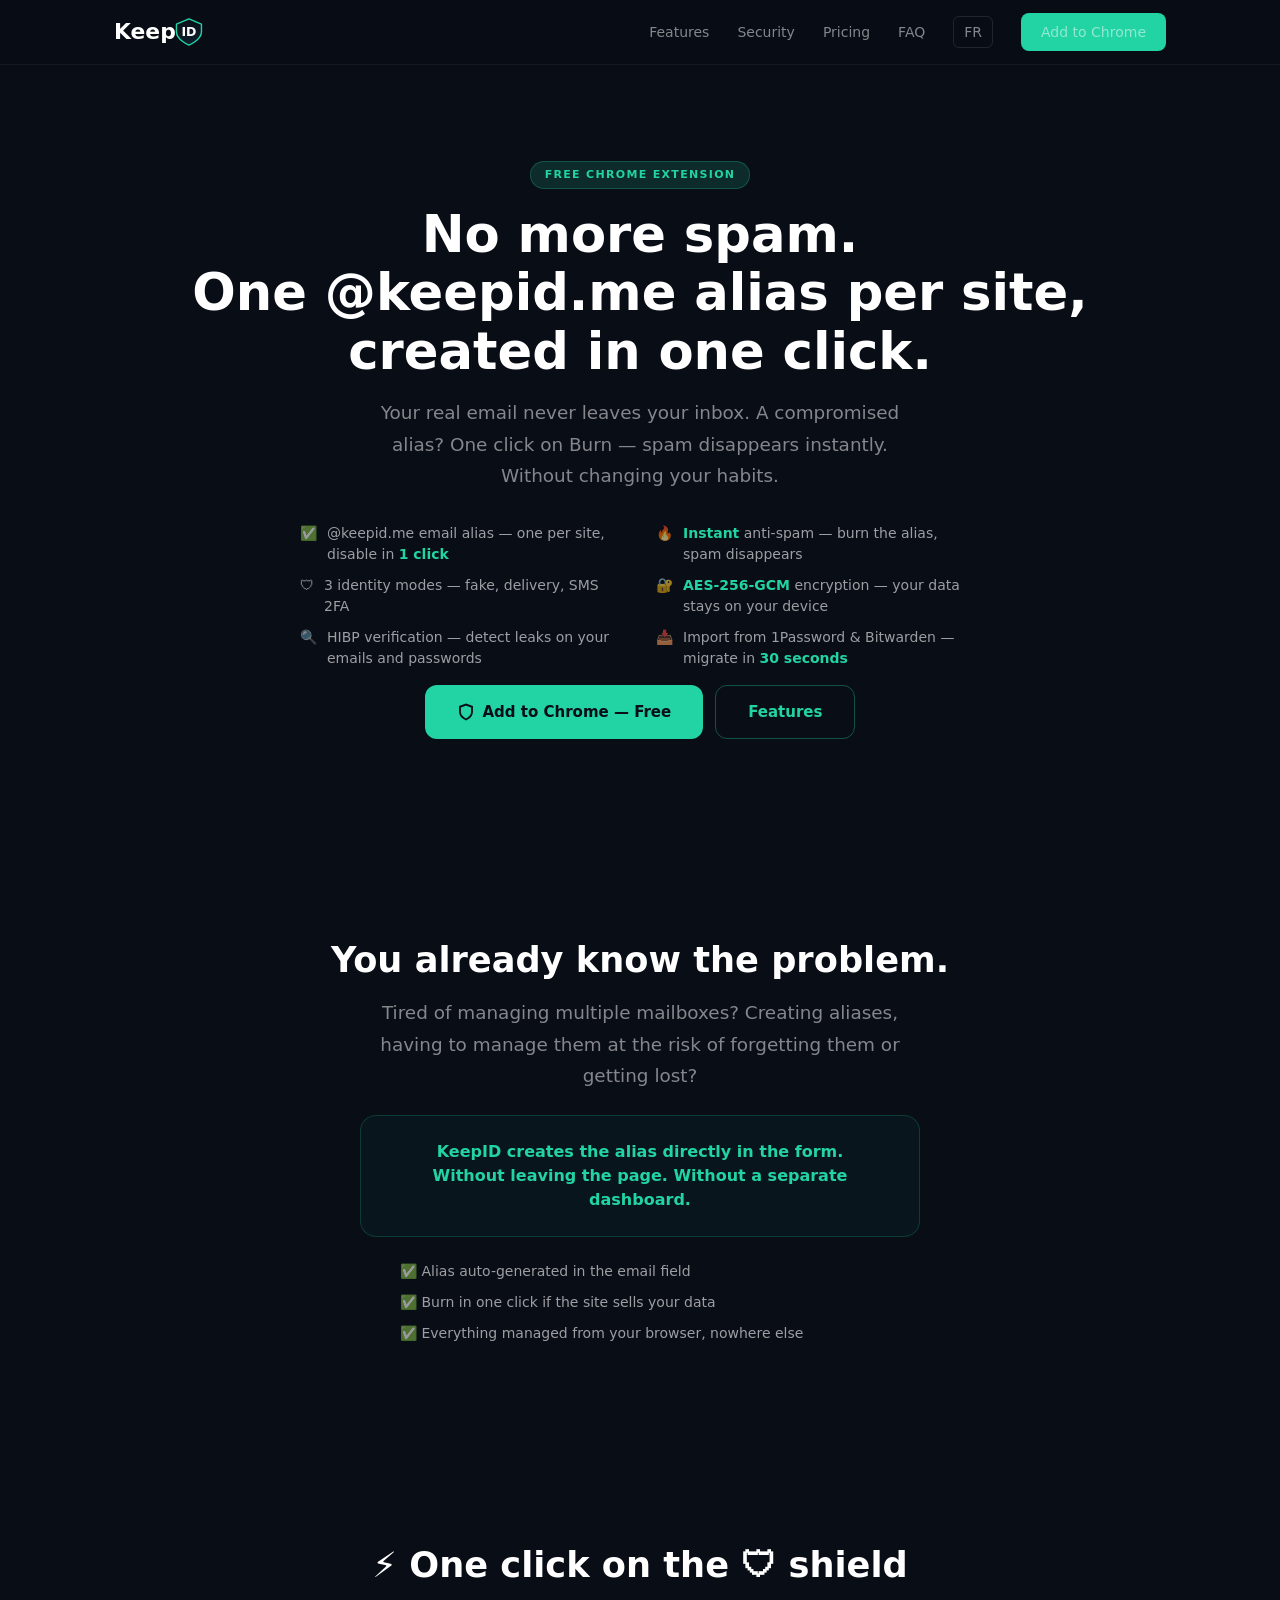
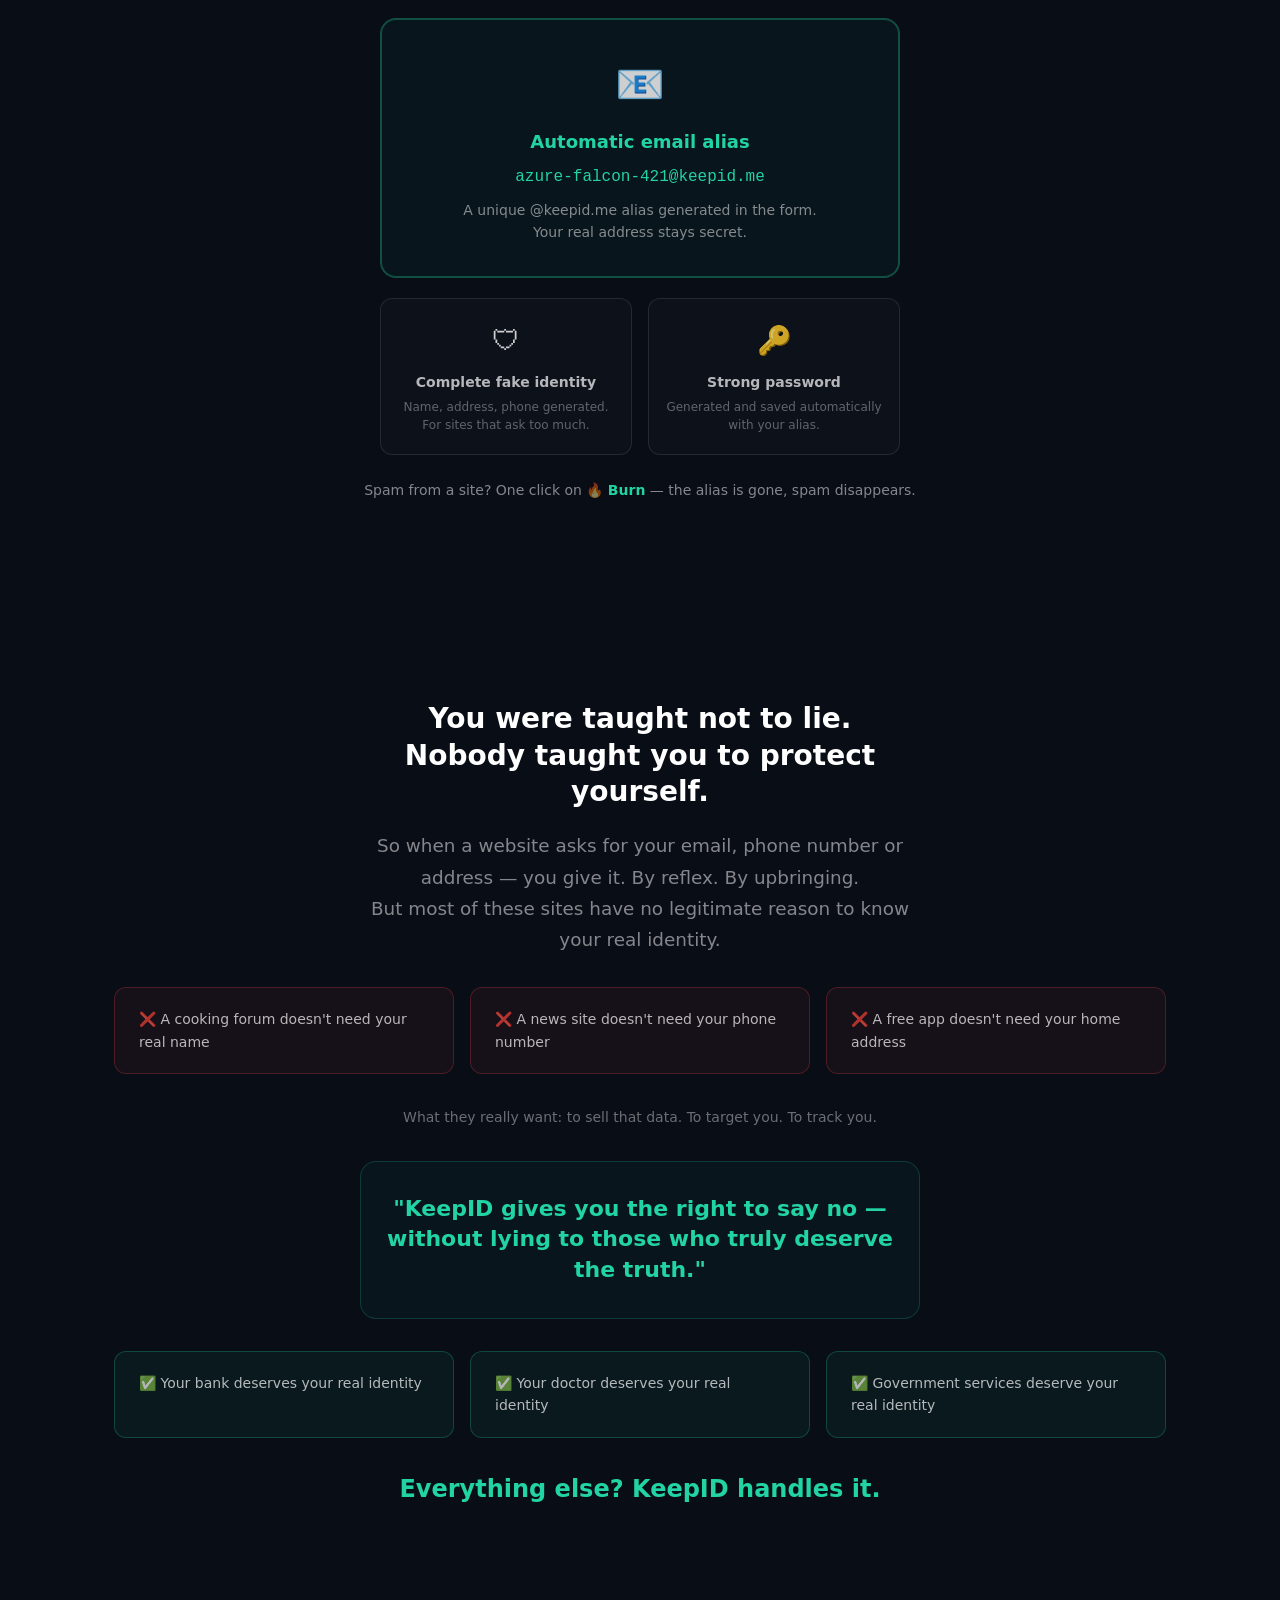
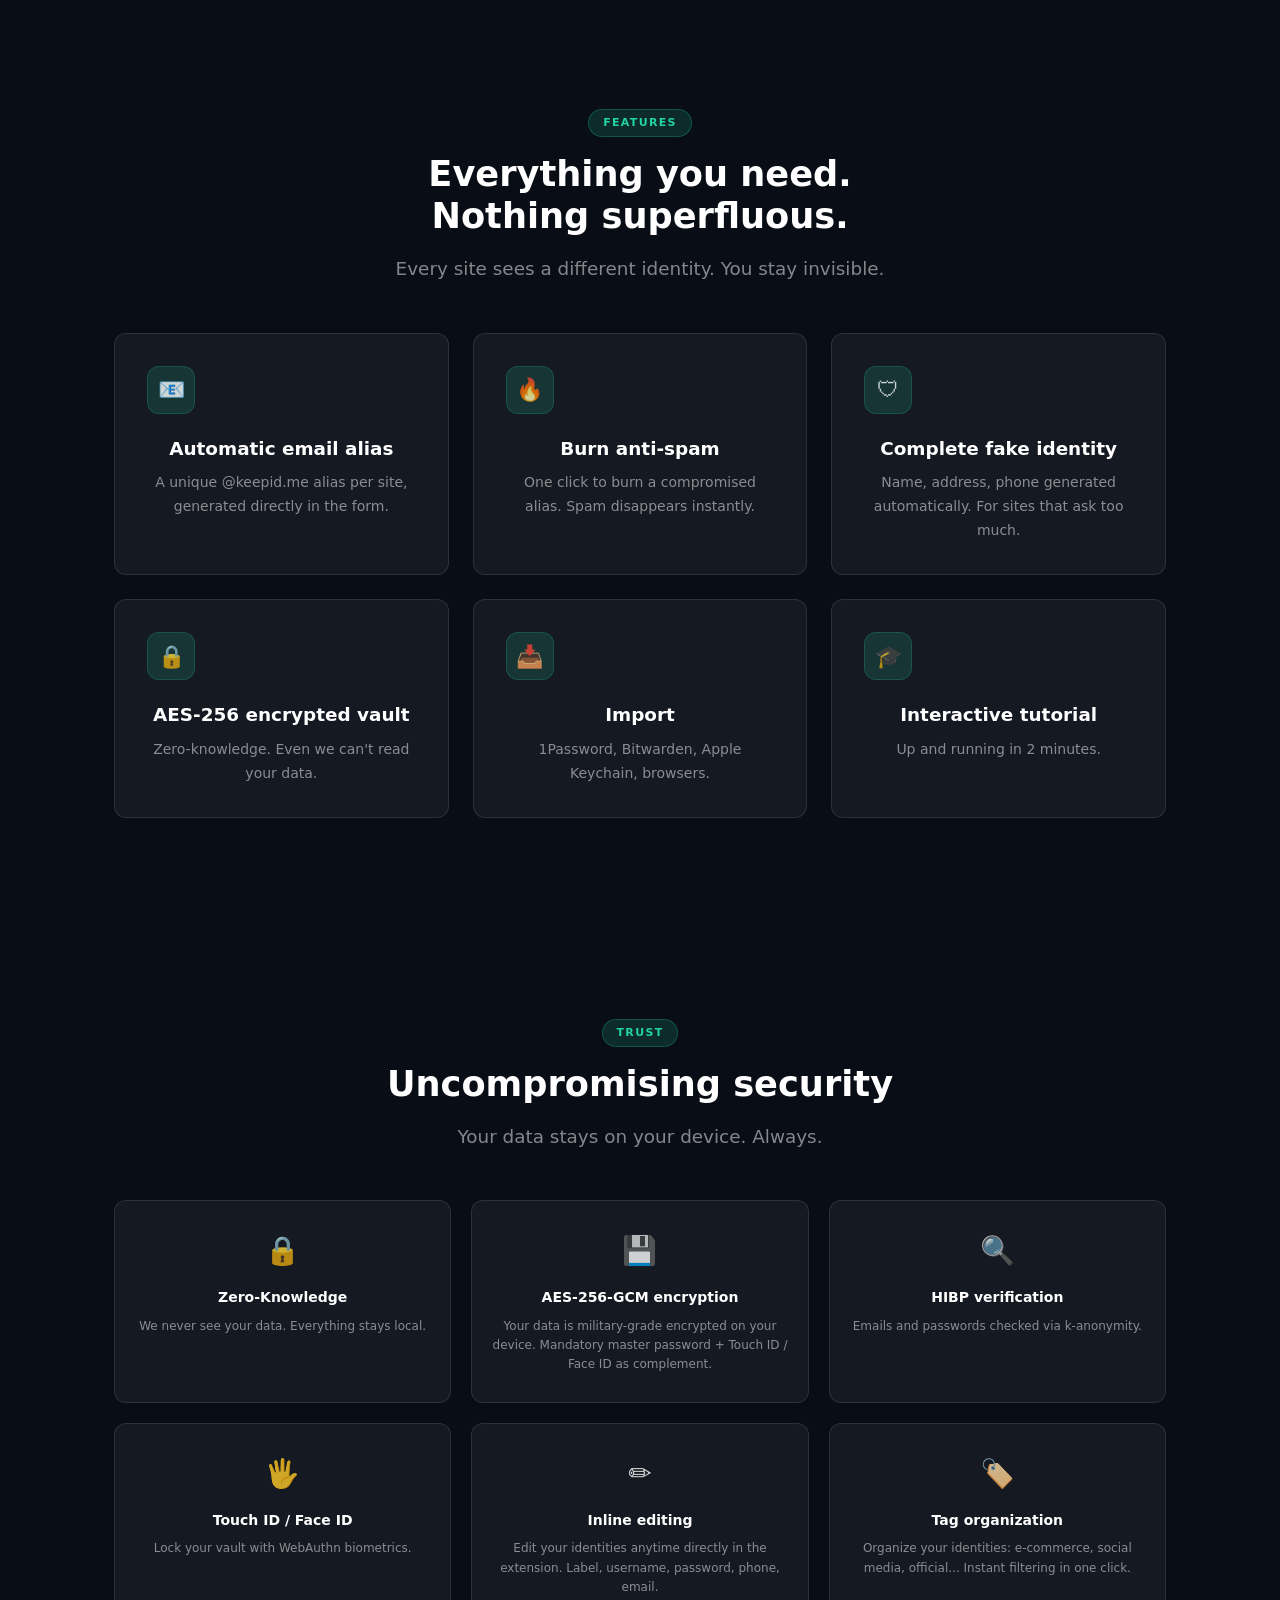
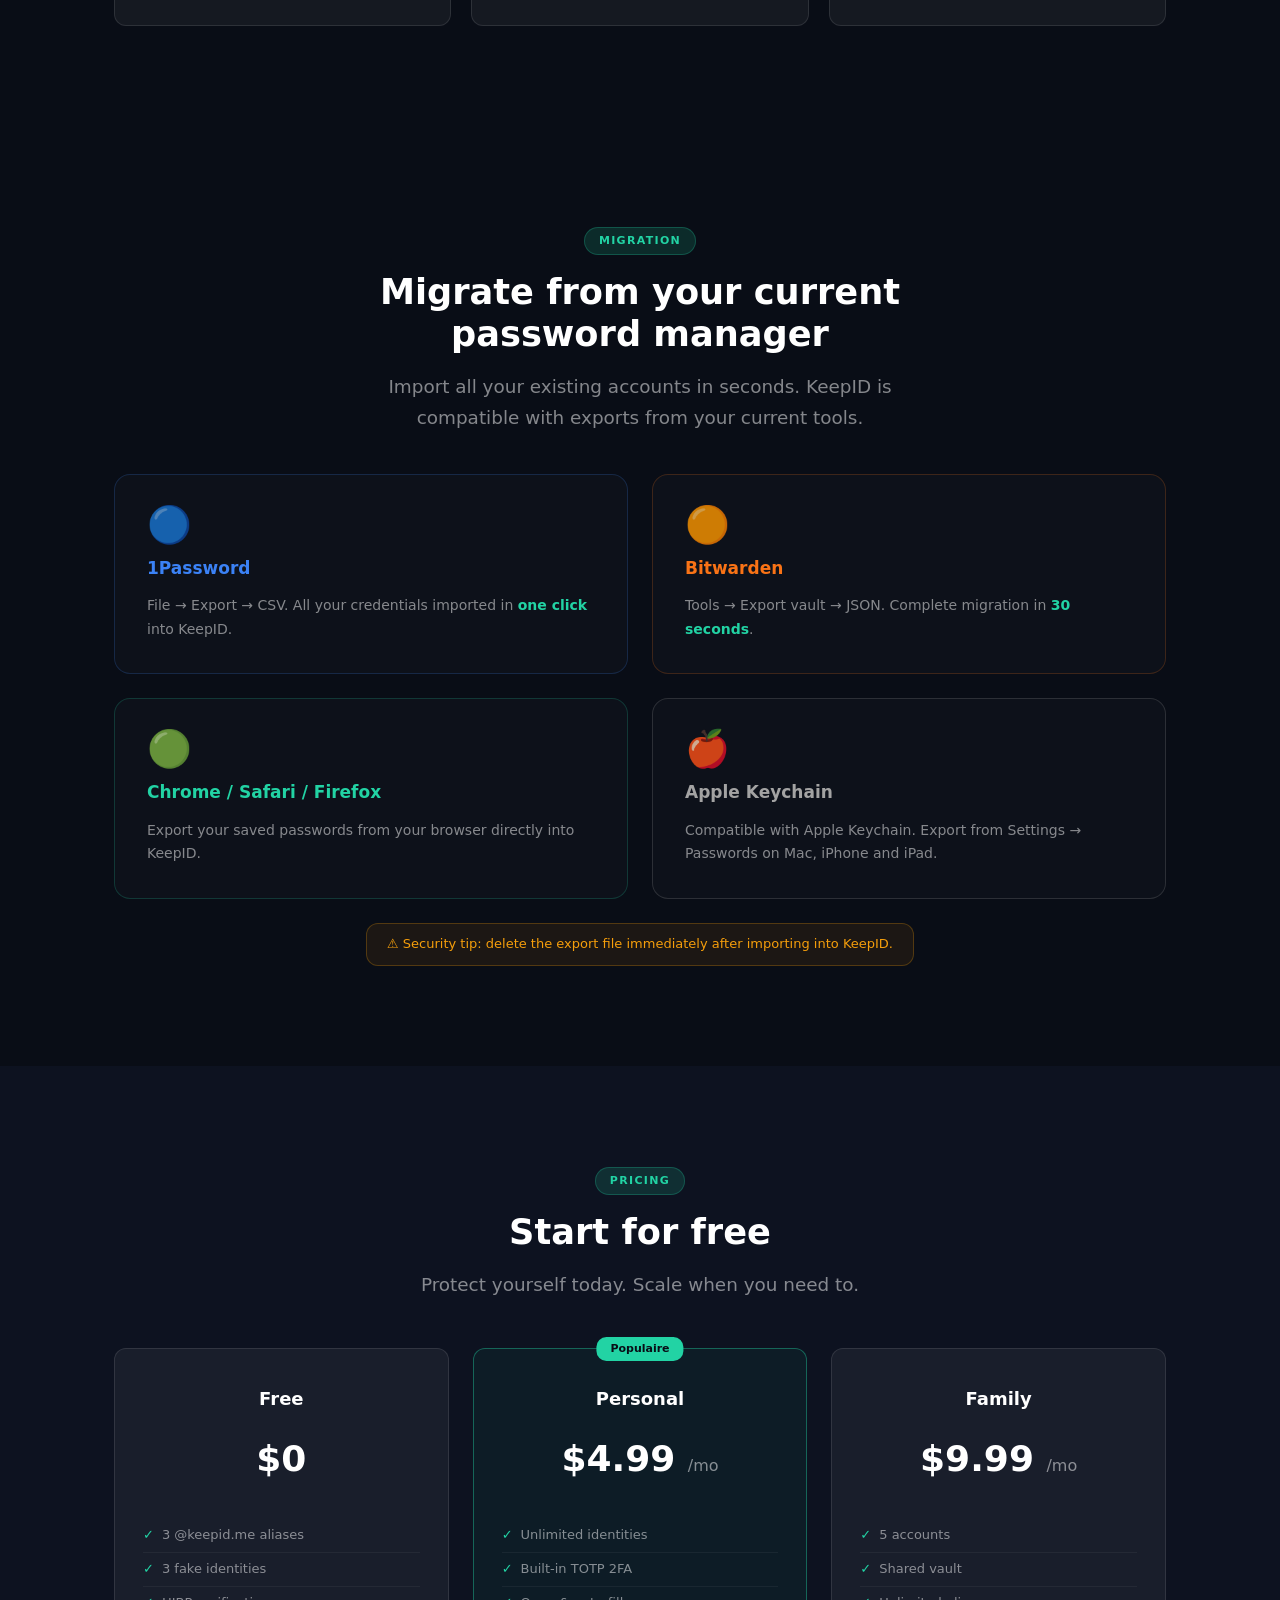
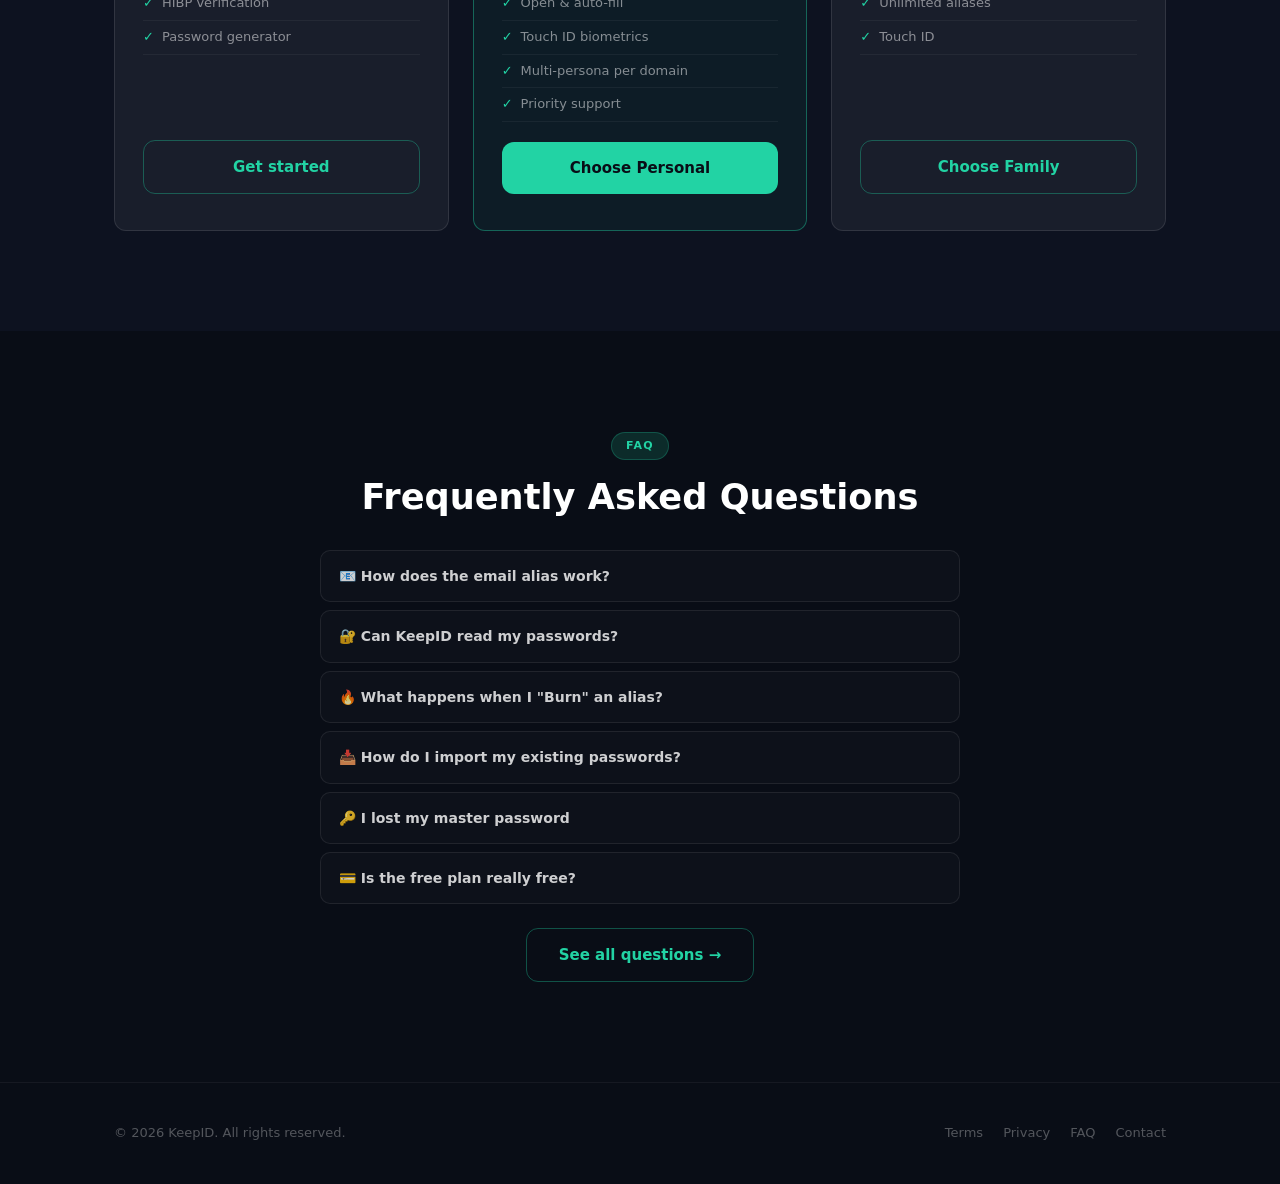
==== commit 989c6f4d: "fix: grilles sécurité 3x2 et migration 2x2 — symétrie visuelle" ====
--- a/en/index.html
+++ b/en/index.html
@@ -263,7 +263,7 @@
       <h2>Migrate from your current<br>password manager</h2>
       <p class="subtitle">Import all your existing accounts in seconds. KeepID is compatible with exports from your current tools.</p>
     </div>
-    <div class="fade-in" style="display:grid;grid-template-columns:repeat(auto-fit,minmax(260px,1fr));gap:24px;margin-top:40px;text-align:left">
+    <div class="fade-in" style="display:grid;grid-template-columns:repeat(2,1fr);gap:24px;margin-top:40px;text-align:left">
       <div style="background:rgba(255,255,255,0.02);border:1px solid rgba(59,130,246,0.2);border-radius:16px;padding:32px;display:flex;flex-direction:column;gap:12px">
         <div style="font-size:36px;line-height:1">🔵</div>
         <h3 style="font-size:17px;font-weight:700;color:#3b82f6;margin:0">1Password</h3>
--- a/css/style.css
+++ b/css/style.css
@@ -285,7 +285,7 @@
 /* ─── Security ────────────────────────────────────────────────────────────── */
 .security-grid {
   display: grid;
-  grid-template-columns: repeat(auto-fit, minmax(200px, 1fr));
+  grid-template-columns: repeat(3, 1fr);
   gap: 20px;
   margin-top: 48px;
 }
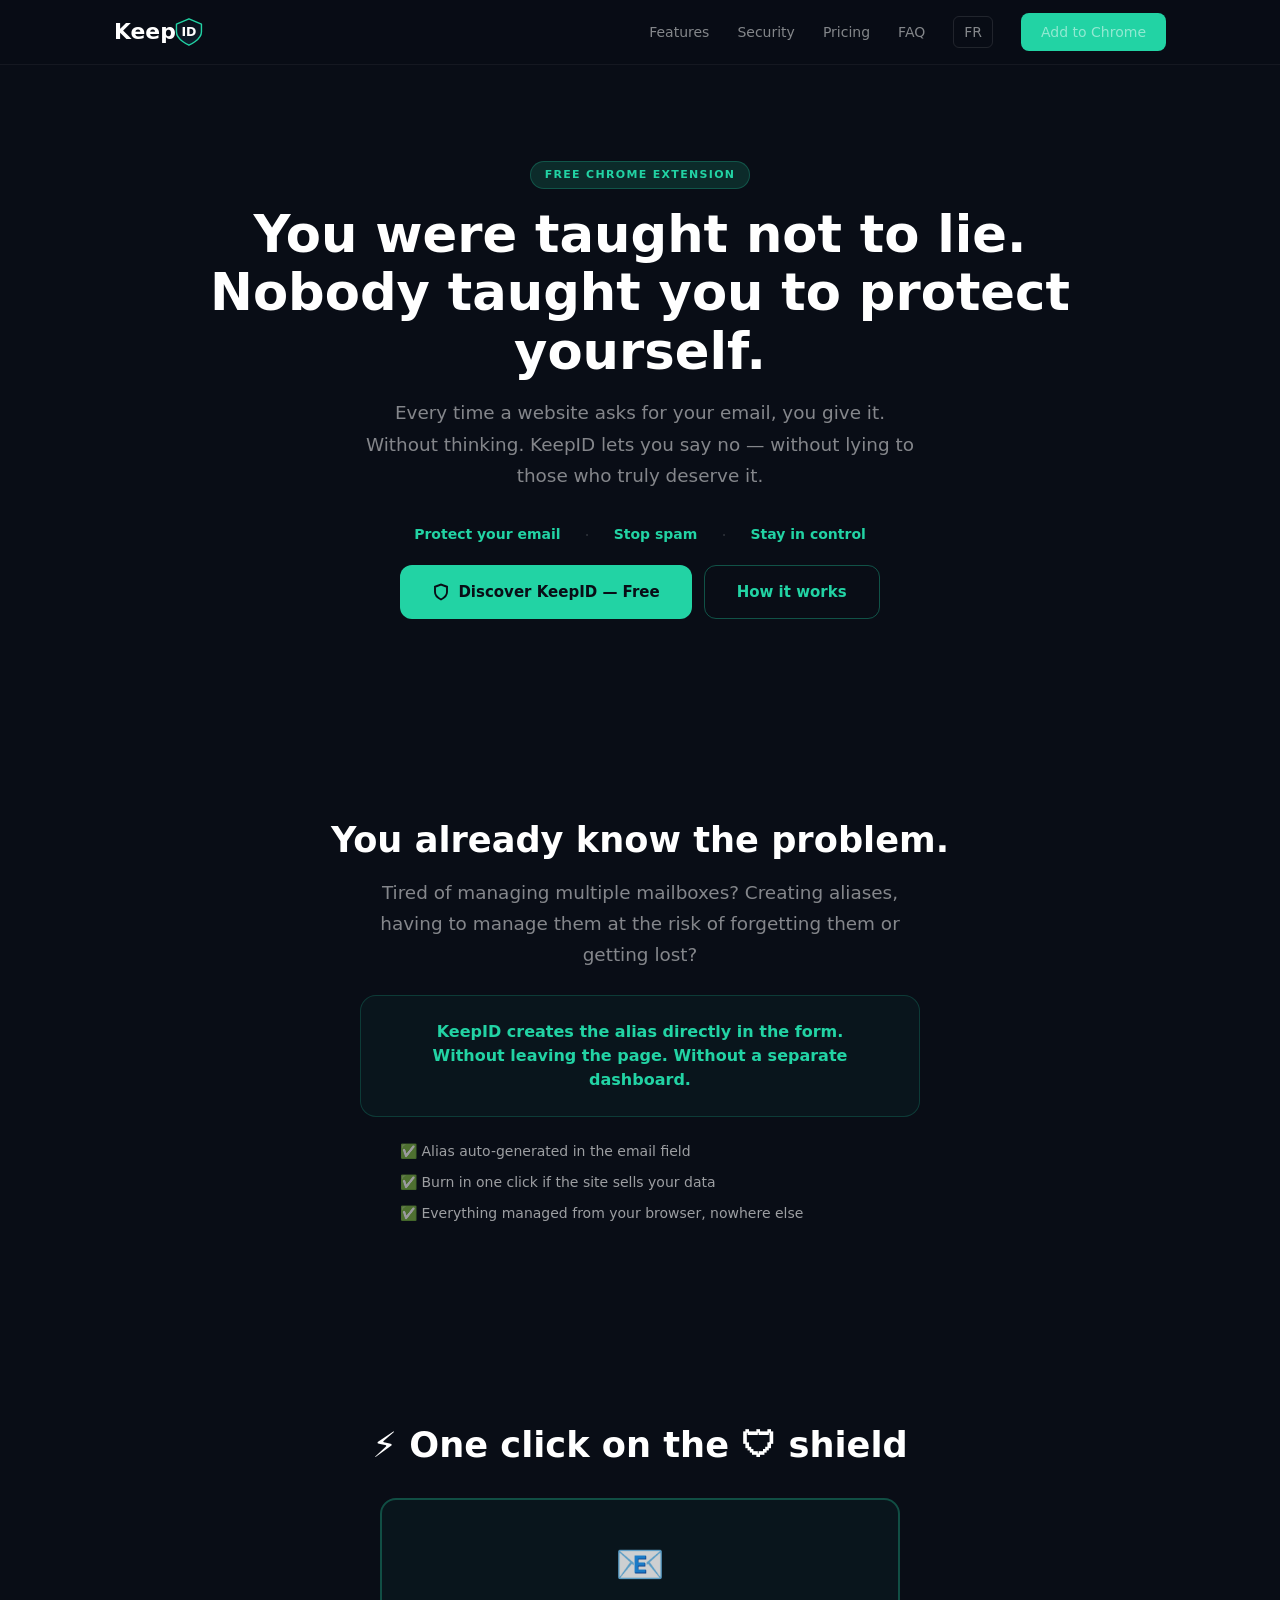
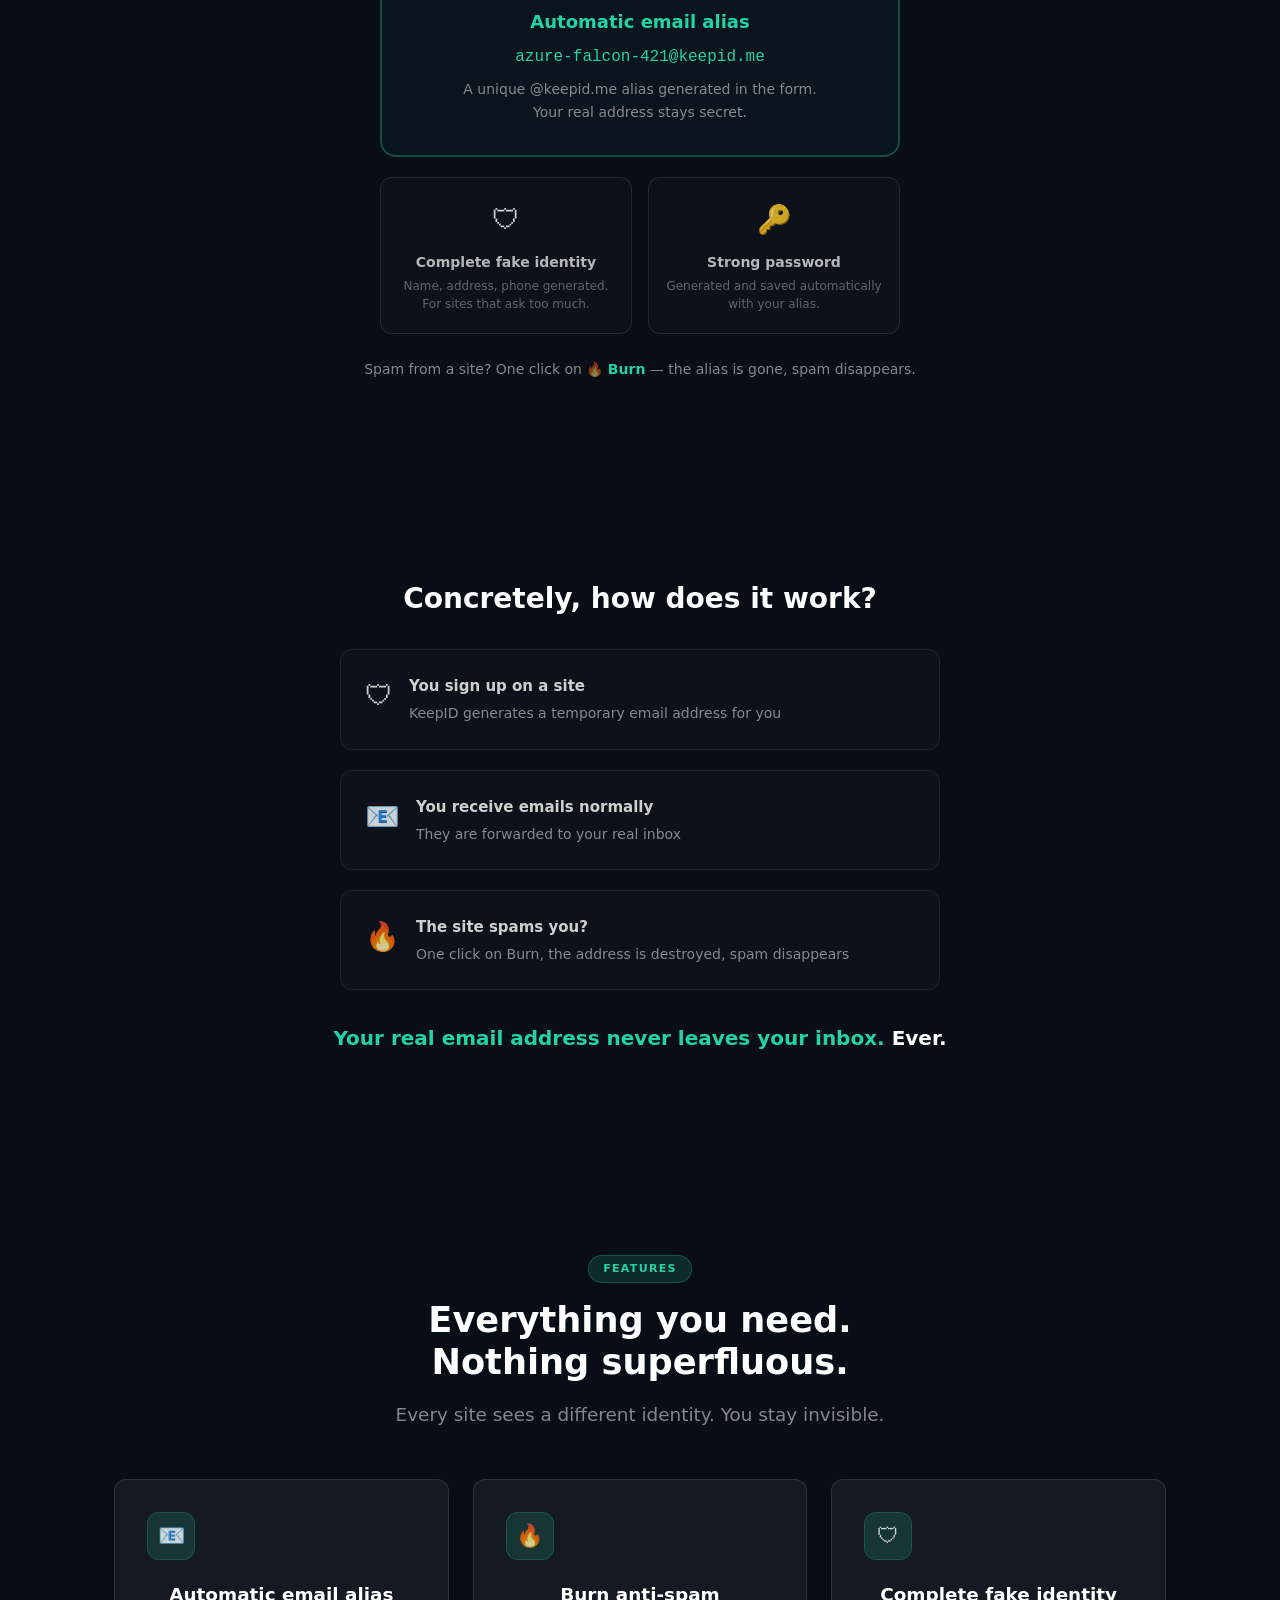
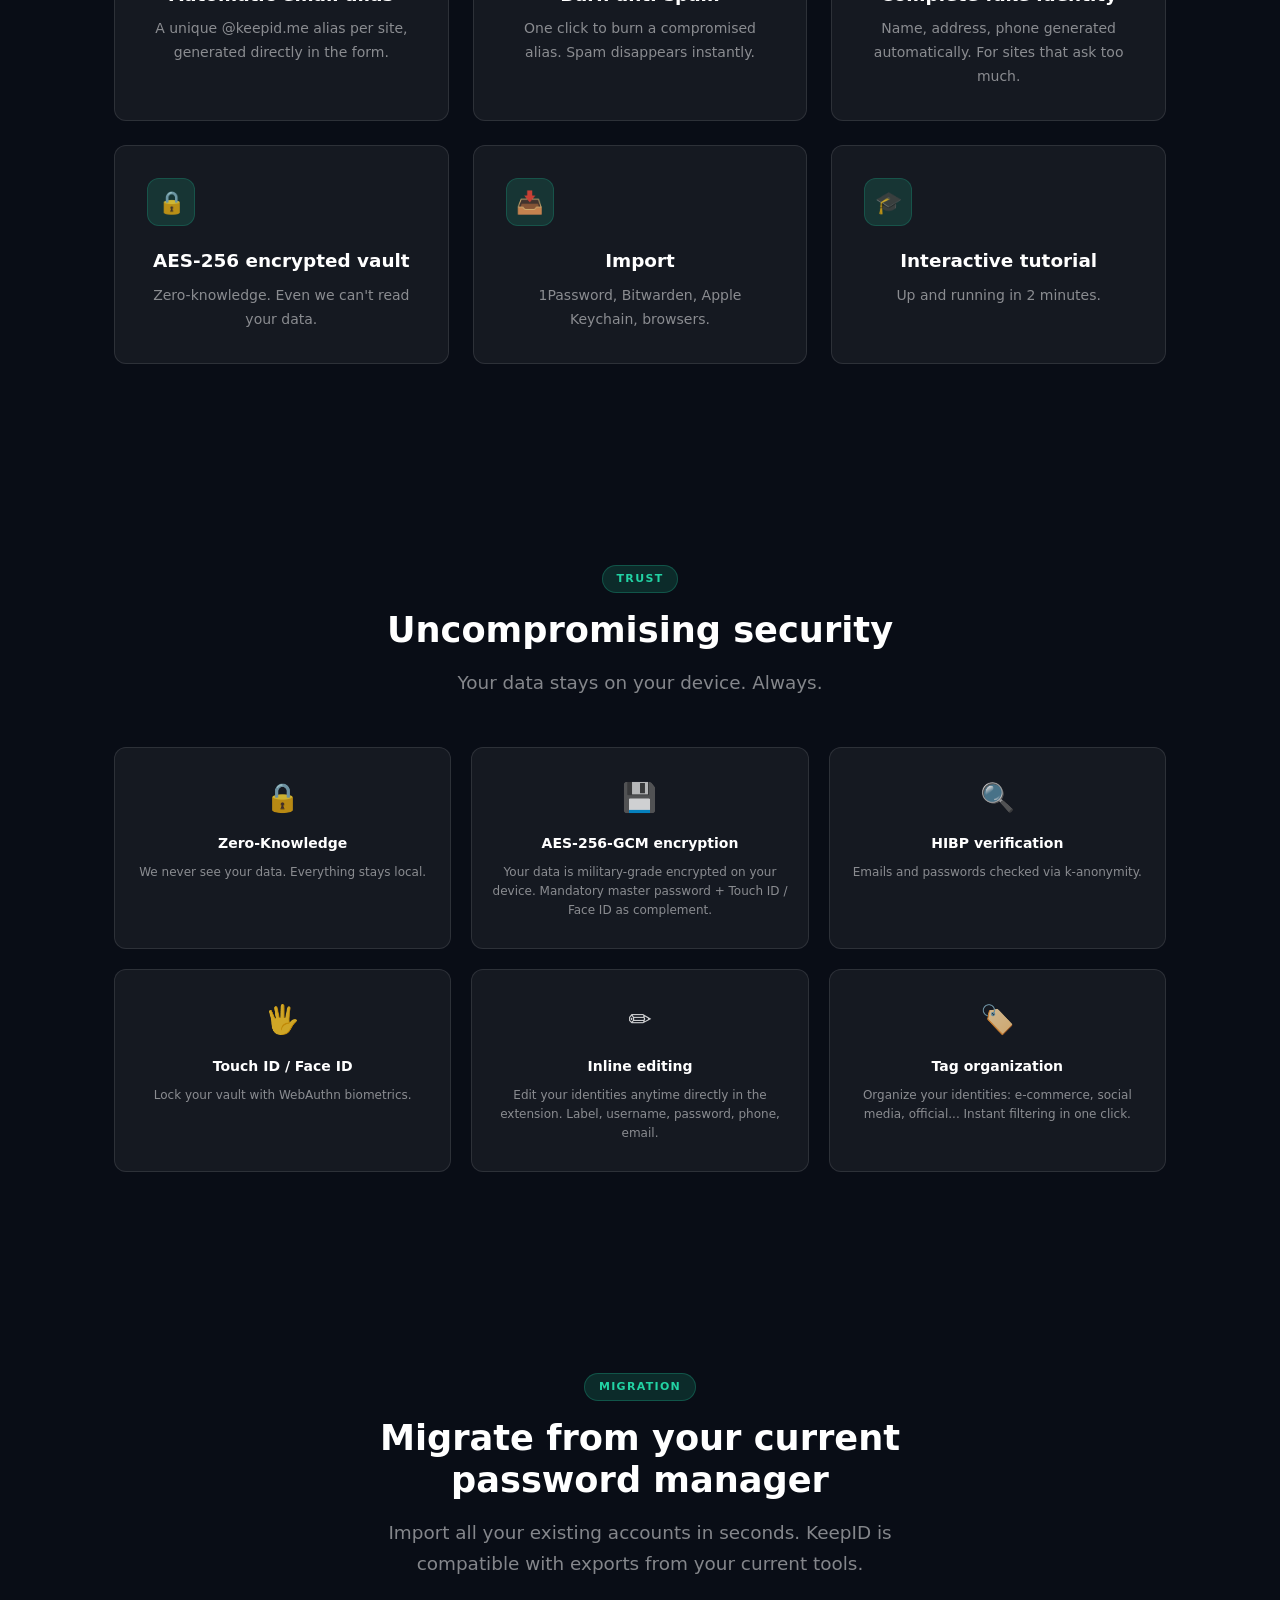
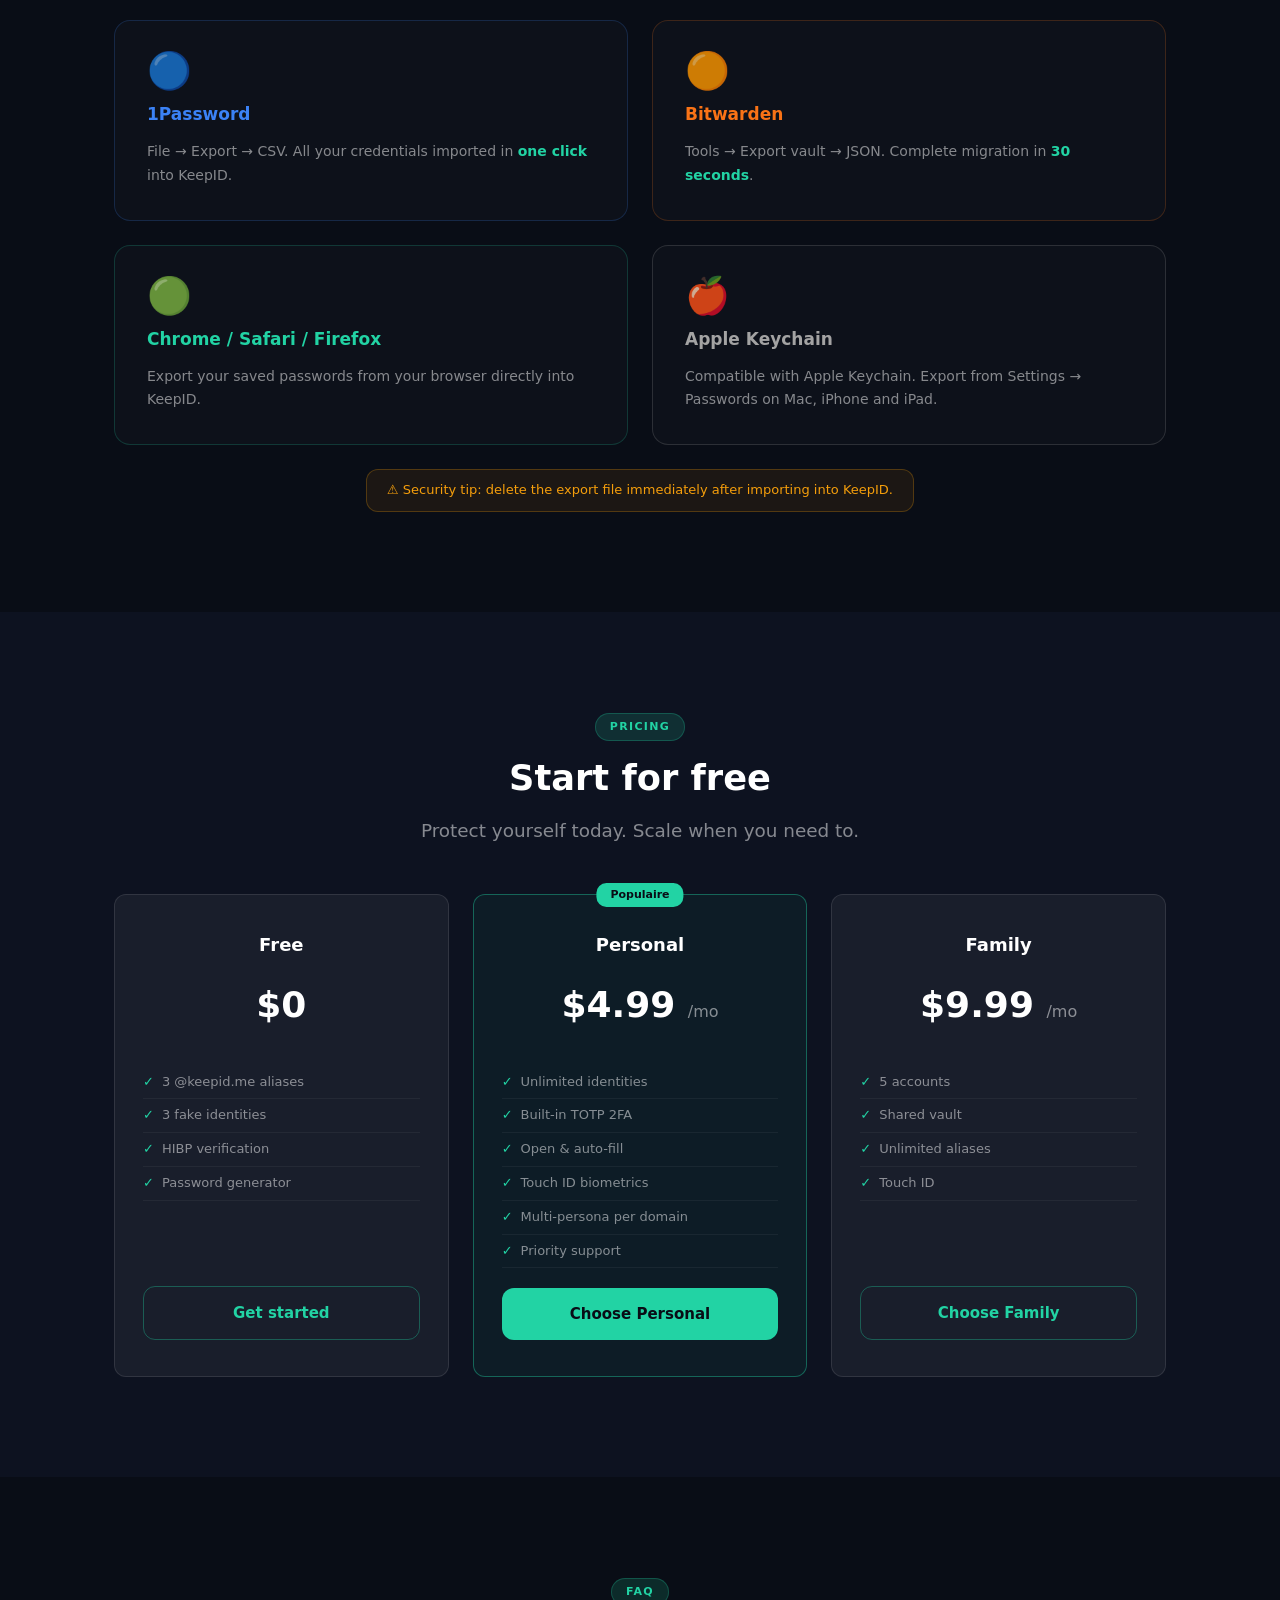
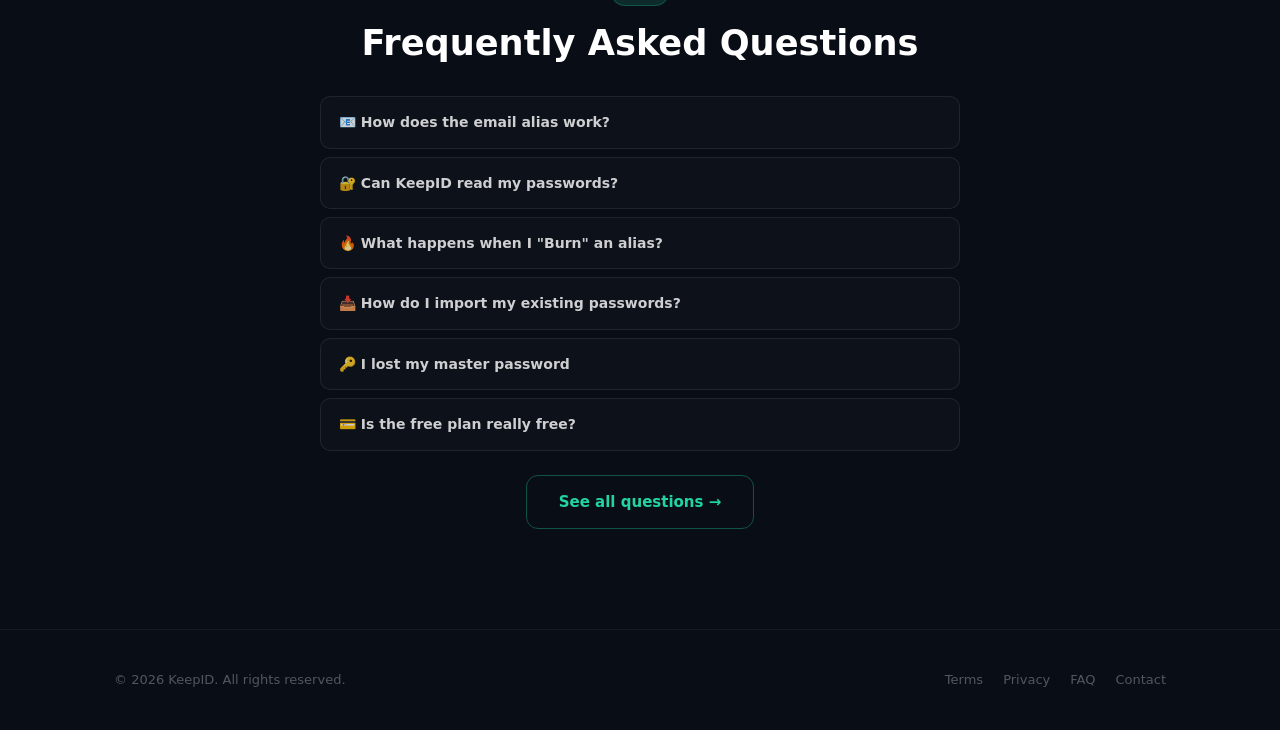
==== commit 6c4d6b49: "refonte: hero émotionnel + section explicative accessible" ====
--- a/en/index.html
+++ b/en/index.html
@@ -32,41 +32,22 @@
 <section class="hero container">
   <div class="fade-in">
     <div class="badge">Free Chrome Extension</div>
-    <h1>No more spam.<br>One @keepid.me alias per site,<br>created in one click.</h1>
-    <p class="subtitle">Your real email never leaves your inbox. A compromised alias? One click on Burn — spam disappears instantly. Without changing your habits.</p>
-  </div>
-  <div class="fade-in" style="display:grid;grid-template-columns:1fr 1fr;gap:10px 32px;margin-top:24px;margin-bottom:16px;max-width:680px;margin-left:auto;margin-right:auto;text-align:left">
-    <div style="display:flex;align-items:flex-start;gap:10px;font-size:14px;color:rgba(255,255,255,0.6);line-height:1.5">
-      <span style="flex-shrink:0">✅</span>
-      <span>@keepid.me email alias — one per site, disable in <span style="color:#22d3a4;font-weight:600">1 click</span></span>
-    </div>
-    <div style="display:flex;align-items:flex-start;gap:10px;font-size:14px;color:rgba(255,255,255,0.6);line-height:1.5">
-      <span style="flex-shrink:0">🔥</span>
-      <span><span style="color:#22d3a4;font-weight:600">Instant</span> anti-spam — burn the alias, spam disappears</span>
-    </div>
-    <div style="display:flex;align-items:flex-start;gap:10px;font-size:14px;color:rgba(255,255,255,0.6);line-height:1.5">
-      <span style="flex-shrink:0">🛡</span>
-      <span>3 identity modes — fake, delivery, SMS 2FA</span>
-    </div>
-    <div style="display:flex;align-items:flex-start;gap:10px;font-size:14px;color:rgba(255,255,255,0.6);line-height:1.5">
-      <span style="flex-shrink:0">🔐</span>
-      <span><span style="color:#22d3a4;font-weight:600">AES-256-GCM</span> encryption — your data stays on your device</span>
-    </div>
-    <div style="display:flex;align-items:flex-start;gap:10px;font-size:14px;color:rgba(255,255,255,0.6);line-height:1.5">
-      <span style="flex-shrink:0">🔍</span>
-      <span>HIBP verification — detect leaks on your emails and passwords</span>
-    </div>
-    <div style="display:flex;align-items:flex-start;gap:10px;font-size:14px;color:rgba(255,255,255,0.6);line-height:1.5">
-      <span style="flex-shrink:0">📥</span>
-      <span>Import from 1Password &amp; Bitwarden — migrate in <span style="color:#22d3a4;font-weight:600">30 seconds</span></span>
-    </div>
+    <h1>You were taught not to lie.<br>Nobody taught you to protect yourself.</h1>
+    <p class="subtitle">Every time a website asks for your email, you give it. Without thinking. KeepID lets you say no — without lying to those who truly deserve it.</p>
+  </div>
+  <div class="fade-in" style="display:flex;justify-content:center;gap:24px;margin-top:24px;margin-bottom:16px">
+    <span style="font-size:14px;color:#22d3a4;font-weight:600">Protect your email</span>
+    <span style="color:rgba(255,255,255,0.15)">·</span>
+    <span style="font-size:14px;color:#22d3a4;font-weight:600">Stop spam</span>
+    <span style="color:rgba(255,255,255,0.15)">·</span>
+    <span style="font-size:14px;color:#22d3a4;font-weight:600">Stay in control</span>
   </div>
   <div class="hero-buttons fade-in">
     <a href="#" class="btn btn-primary">
       <svg width="18" height="18" viewBox="0 0 24 24" fill="none" stroke="currentColor" stroke-width="2.5" stroke-linecap="round"><path d="M12 22s8-4 8-10V5l-8-3-8 3v7c0 6 8 10 8 10z"/></svg>
-      Add to Chrome — Free
+      Discover KeepID — Free
     </a>
-    <a href="#features" class="btn btn-ghost">Features</a>
+    <a href="#features" class="btn btn-ghost">How it works</a>
   </div>
 </section>
 
@@ -127,44 +108,33 @@
 <section class="section" id="manifesto">
   <div class="container text-center">
     <div class="fade-in">
-      <h2 style="font-size:28px;line-height:1.3;max-width:600px;margin:0 auto 20px">You were taught not to lie.<br>Nobody taught you to protect yourself.</h2>
-      <p class="subtitle" style="max-width:560px;margin:0 auto 32px">
-        So when a website asks for your email, phone number or address — you give it. By reflex. By upbringing.<br>
-        But most of these sites have no legitimate reason to know your real identity.
-      </p>
-    </div>
-    <div class="fade-in" style="display:grid;grid-template-columns:repeat(auto-fit,minmax(240px,1fr));gap:16px;margin-bottom:32px;text-align:left">
-      <div style="background:rgba(239,68,68,0.06);border:1px solid rgba(239,68,68,0.25);border-radius:12px;padding:20px 24px;font-size:14px;color:rgba(255,255,255,0.7)">
-        ❌ A cooking forum doesn't need your real name
-      </div>
-      <div style="background:rgba(239,68,68,0.06);border:1px solid rgba(239,68,68,0.25);border-radius:12px;padding:20px 24px;font-size:14px;color:rgba(255,255,255,0.7)">
-        ❌ A news site doesn't need your phone number
-      </div>
-      <div style="background:rgba(239,68,68,0.06);border:1px solid rgba(239,68,68,0.25);border-radius:12px;padding:20px 24px;font-size:14px;color:rgba(255,255,255,0.7)">
-        ❌ A free app doesn't need your home address
-      </div>
-    </div>
-    <div class="fade-in">
-      <p style="font-size:14px;color:rgba(255,255,255,0.4);margin-bottom:32px">What they really want: to sell that data. To target you. To track you.</p>
-      <div style="background:rgba(34,211,164,0.04);border:1px solid rgba(34,211,164,0.2);border-radius:16px;padding:32px 24px;max-width:560px;margin:0 auto 32px">
-        <p style="font-size:22px;font-weight:700;color:#22d3a4;line-height:1.4;margin:0">
-          "KeepID gives you the right to say no —<br>without lying to those who truly deserve the truth."
-        </p>
-      </div>
-    </div>
-    <div class="fade-in" style="display:grid;grid-template-columns:repeat(auto-fit,minmax(240px,1fr));gap:16px;margin-bottom:32px;text-align:left">
-      <div style="background:rgba(34,211,164,0.06);border:1px solid rgba(34,211,164,0.25);border-radius:12px;padding:20px 24px;font-size:14px;color:rgba(255,255,255,0.7)">
-        ✅ Your bank deserves your real identity
-      </div>
-      <div style="background:rgba(34,211,164,0.06);border:1px solid rgba(34,211,164,0.25);border-radius:12px;padding:20px 24px;font-size:14px;color:rgba(255,255,255,0.7)">
-        ✅ Your doctor deserves your real identity
-      </div>
-      <div style="background:rgba(34,211,164,0.06);border:1px solid rgba(34,211,164,0.25);border-radius:12px;padding:20px 24px;font-size:14px;color:rgba(255,255,255,0.7)">
-        ✅ Government services deserve your real identity
-      </div>
-    </div>
-    <div class="fade-in">
-      <p style="font-size:24px;font-weight:700;color:#22d3a4;margin:0">Everything else? KeepID handles it.</p>
+      <h2 style="font-size:28px;line-height:1.3;max-width:600px;margin:0 auto 20px">Concretely, how does it work?</h2>
+    </div>
+    <div class="fade-in" style="display:flex;flex-direction:column;gap:20px;max-width:600px;margin:32px auto;text-align:left">
+      <div style="display:flex;align-items:flex-start;gap:16px;background:rgba(255,255,255,0.02);border:1px solid rgba(255,255,255,0.08);border-radius:12px;padding:24px">
+        <span style="font-size:28px;flex-shrink:0">🛡</span>
+        <div>
+          <p style="font-size:15px;font-weight:700;color:rgba(255,255,255,0.8);margin:0 0 4px">You sign up on a site</p>
+          <p style="font-size:14px;color:rgba(255,255,255,0.5);margin:0;line-height:1.6">KeepID generates a temporary email address for you</p>
+        </div>
+      </div>
+      <div style="display:flex;align-items:flex-start;gap:16px;background:rgba(255,255,255,0.02);border:1px solid rgba(255,255,255,0.08);border-radius:12px;padding:24px">
+        <span style="font-size:28px;flex-shrink:0">📧</span>
+        <div>
+          <p style="font-size:15px;font-weight:700;color:rgba(255,255,255,0.8);margin:0 0 4px">You receive emails normally</p>
+          <p style="font-size:14px;color:rgba(255,255,255,0.5);margin:0;line-height:1.6">They are forwarded to your real inbox</p>
+        </div>
+      </div>
+      <div style="display:flex;align-items:flex-start;gap:16px;background:rgba(255,255,255,0.02);border:1px solid rgba(255,255,255,0.08);border-radius:12px;padding:24px">
+        <span style="font-size:28px;flex-shrink:0">🔥</span>
+        <div>
+          <p style="font-size:15px;font-weight:700;color:rgba(255,255,255,0.8);margin:0 0 4px">The site spams you?</p>
+          <p style="font-size:14px;color:rgba(255,255,255,0.5);margin:0;line-height:1.6">One click on Burn, the address is destroyed, spam disappears</p>
+        </div>
+      </div>
+    </div>
+    <div class="fade-in">
+      <p style="font-size:20px;font-weight:700;color:#22d3a4;margin:0">Your real email address never leaves your inbox. <span style="color:#fff">Ever.</span></p>
     </div>
   </div>
 </section>
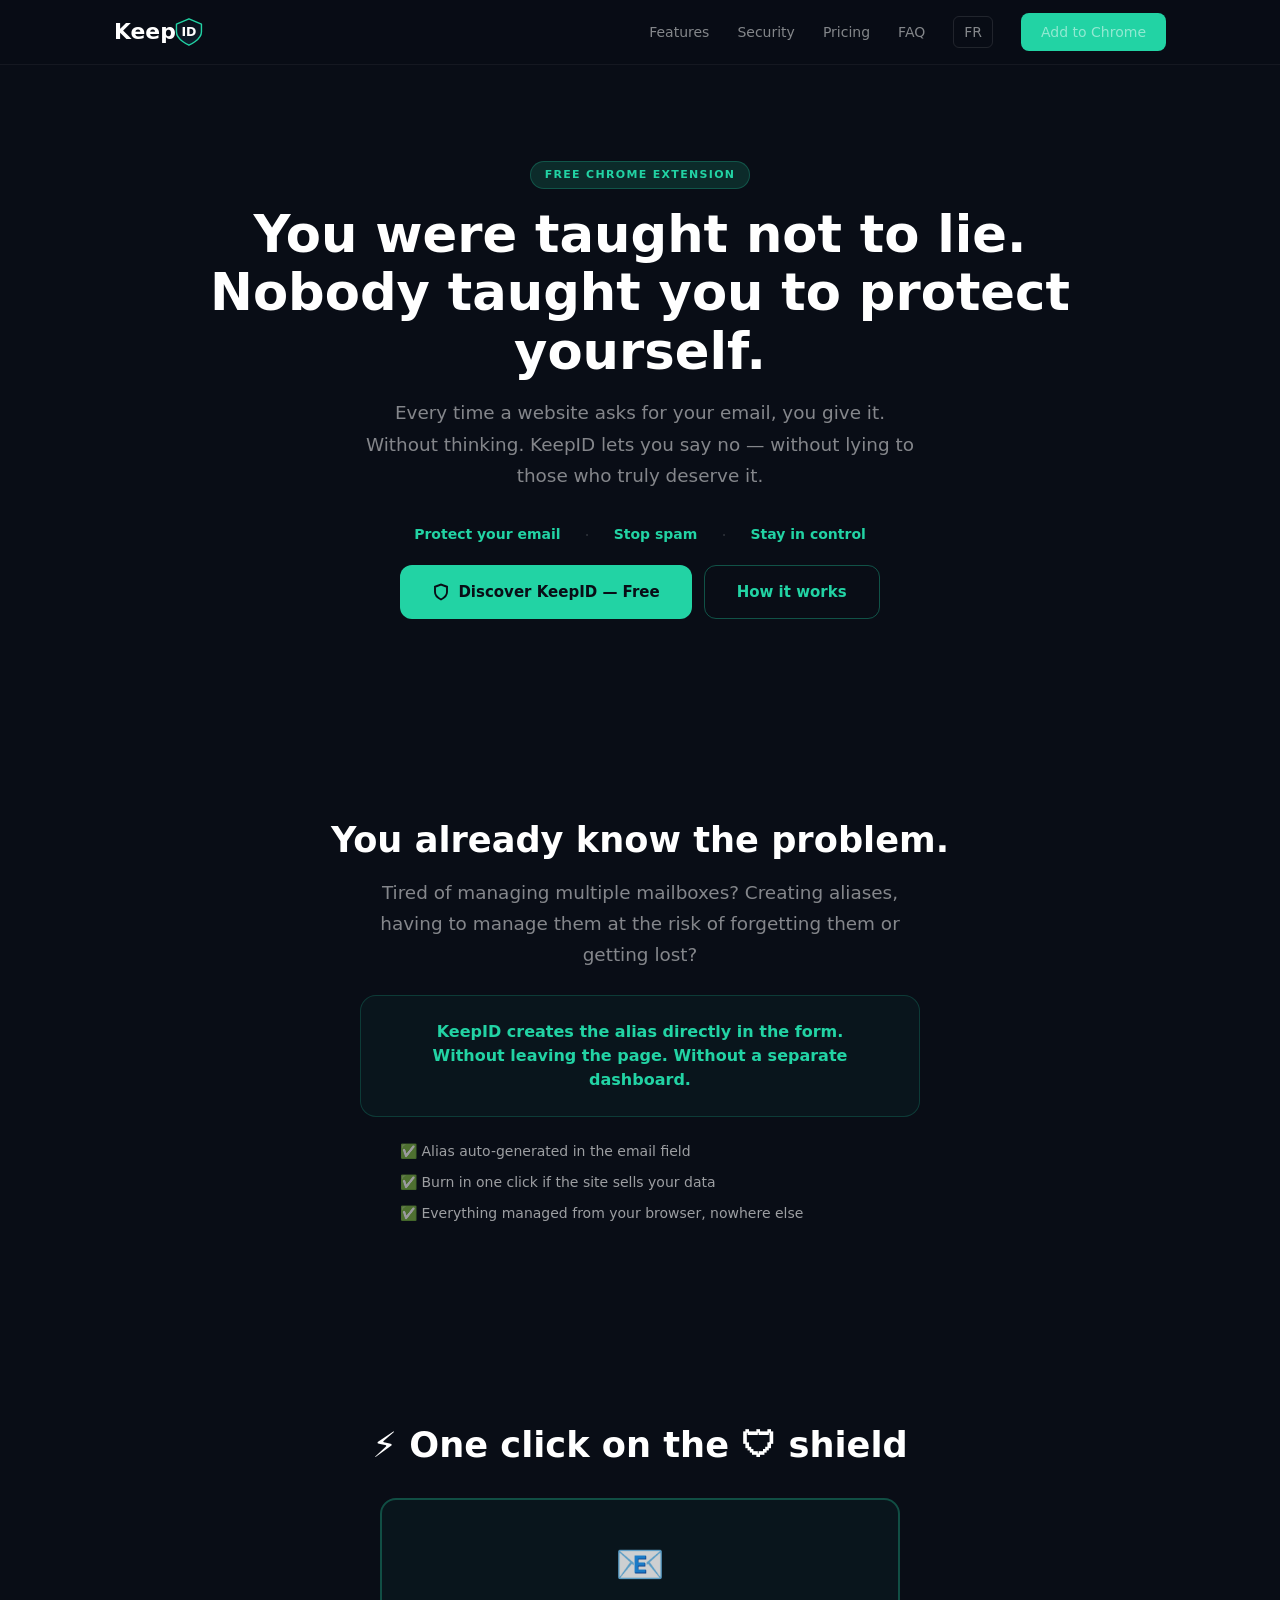
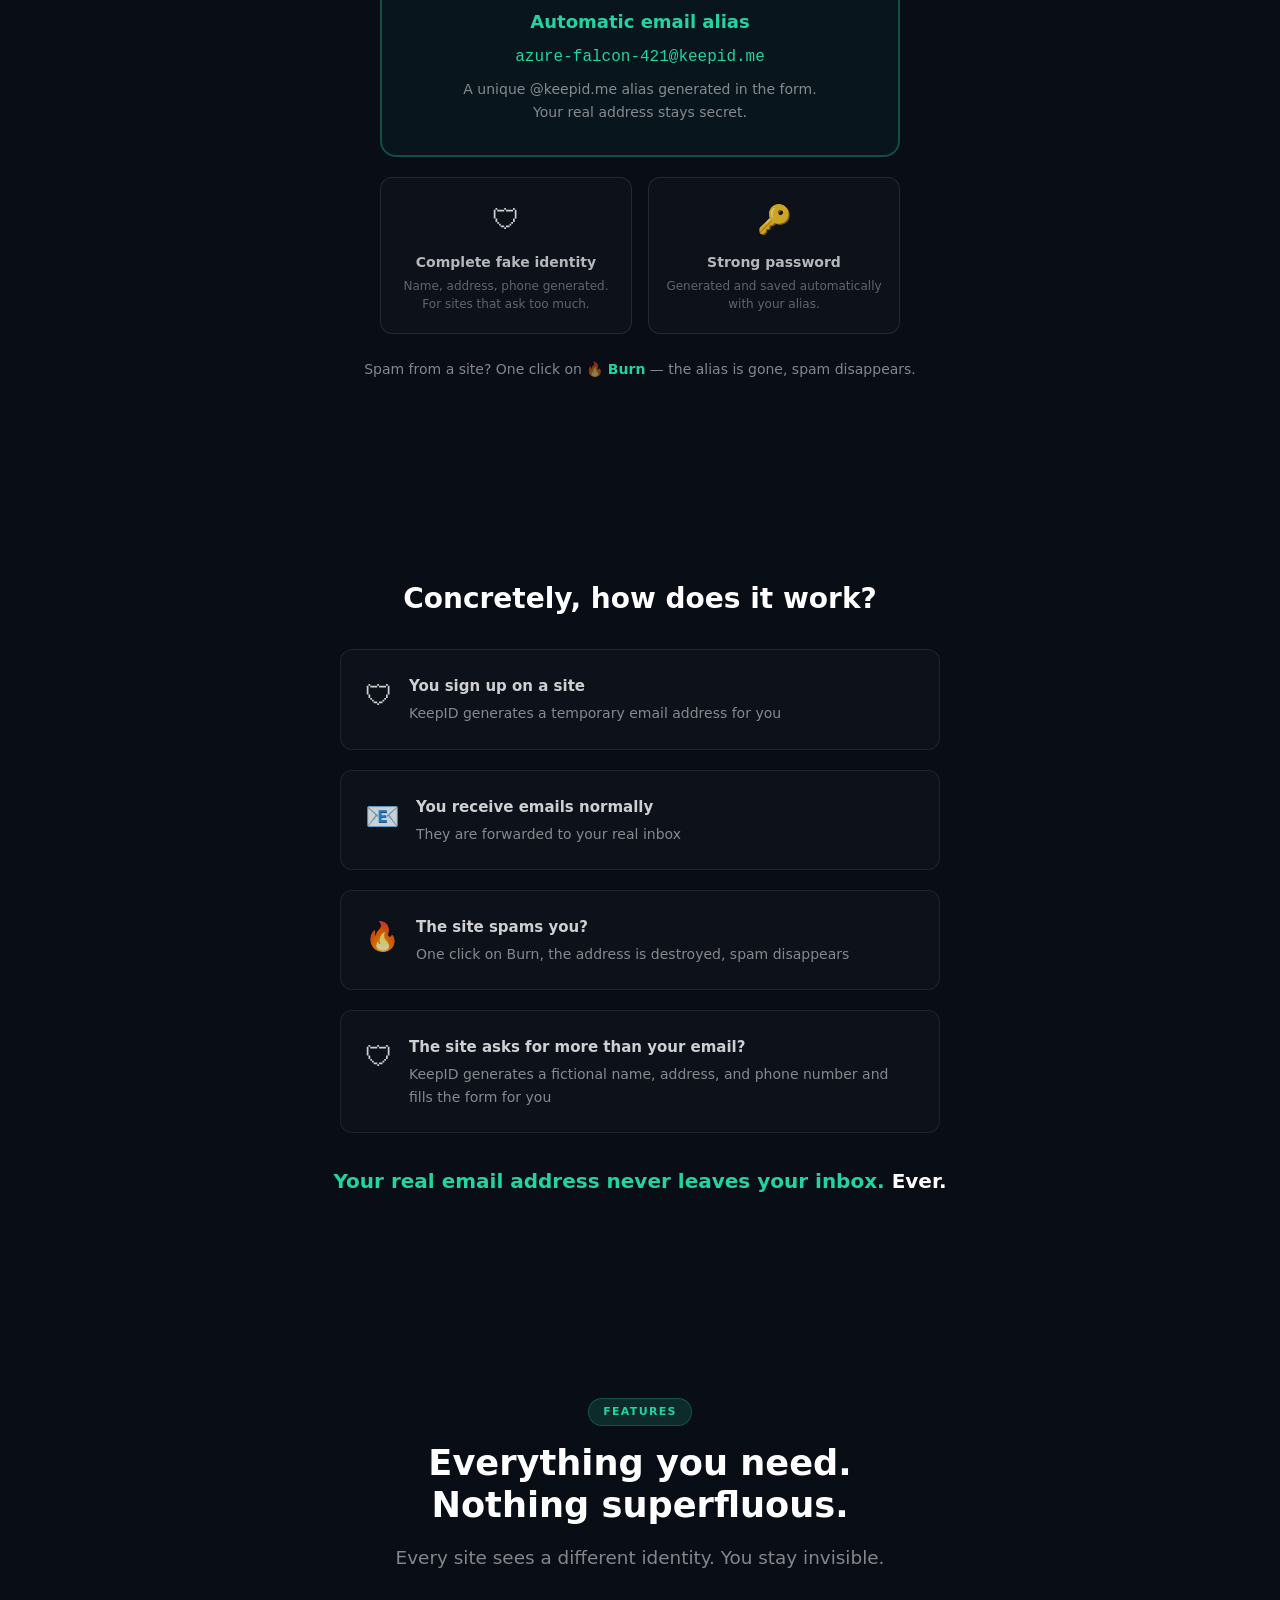
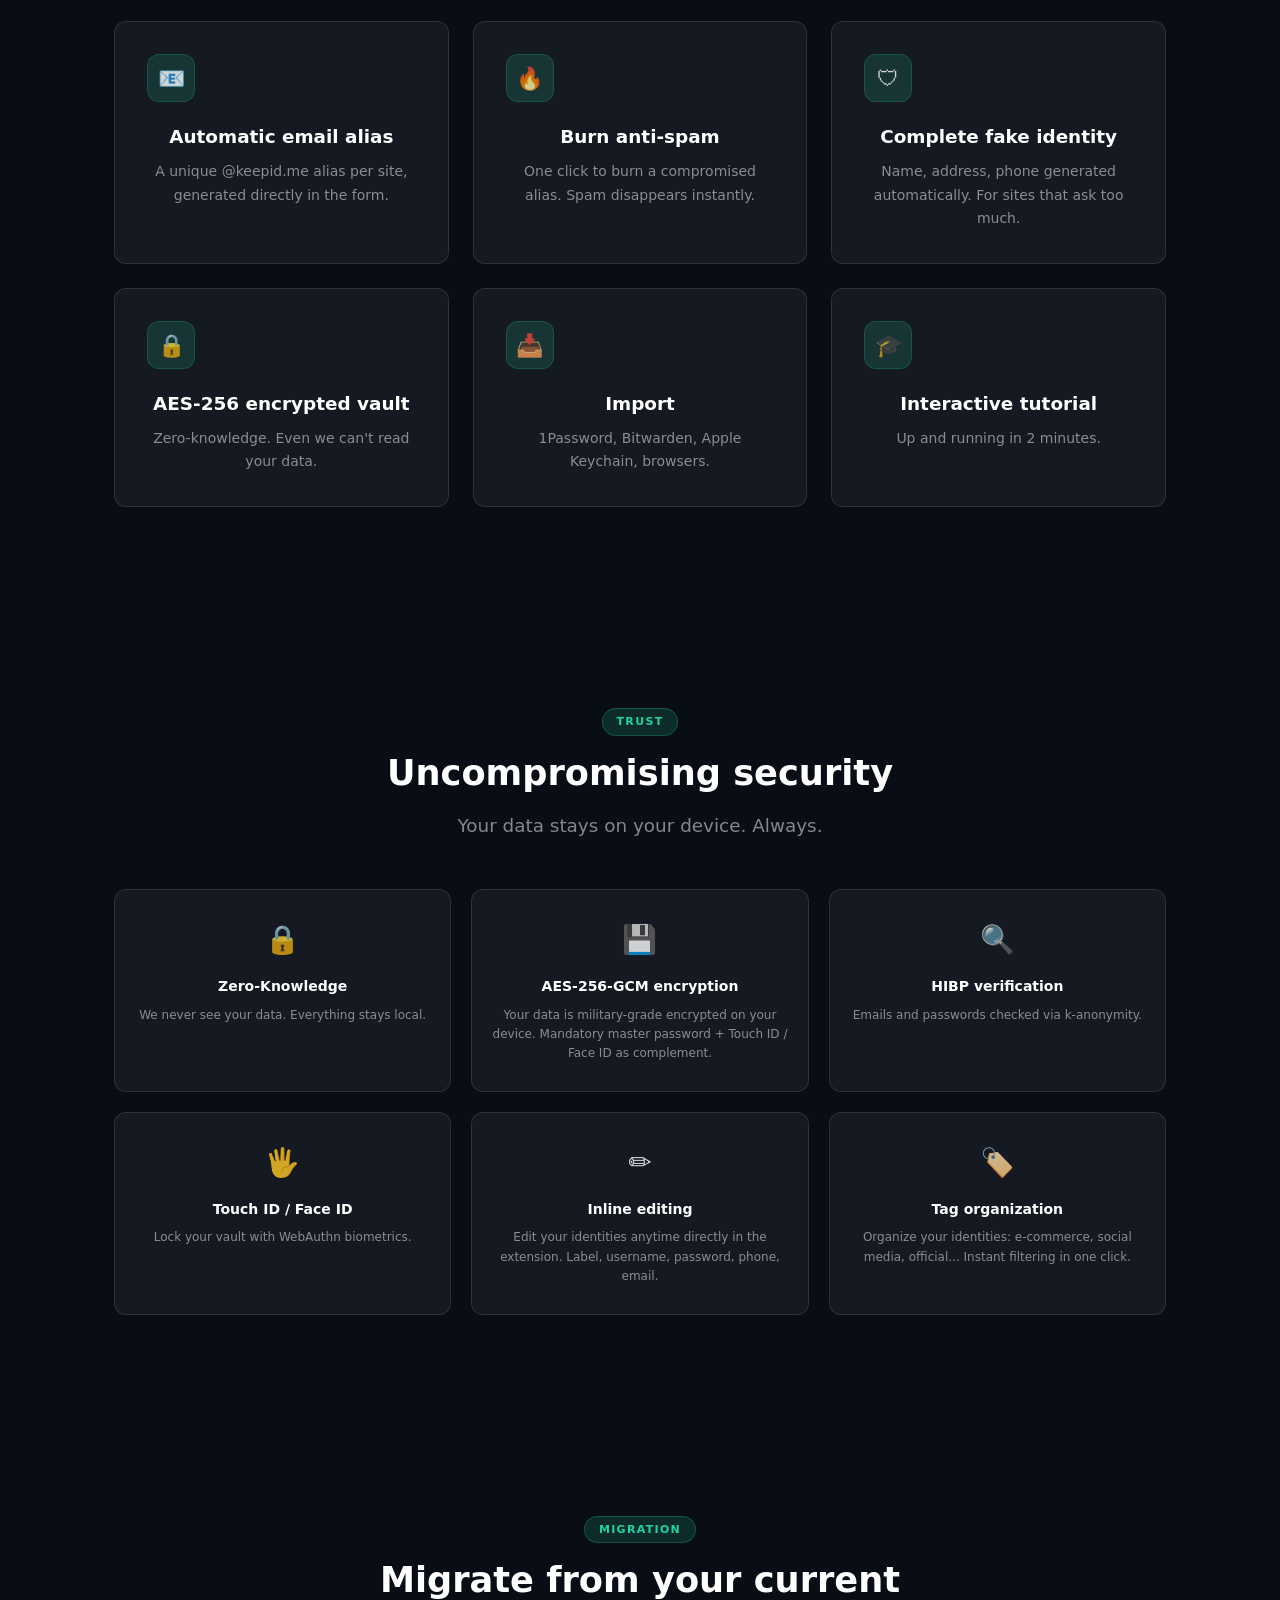
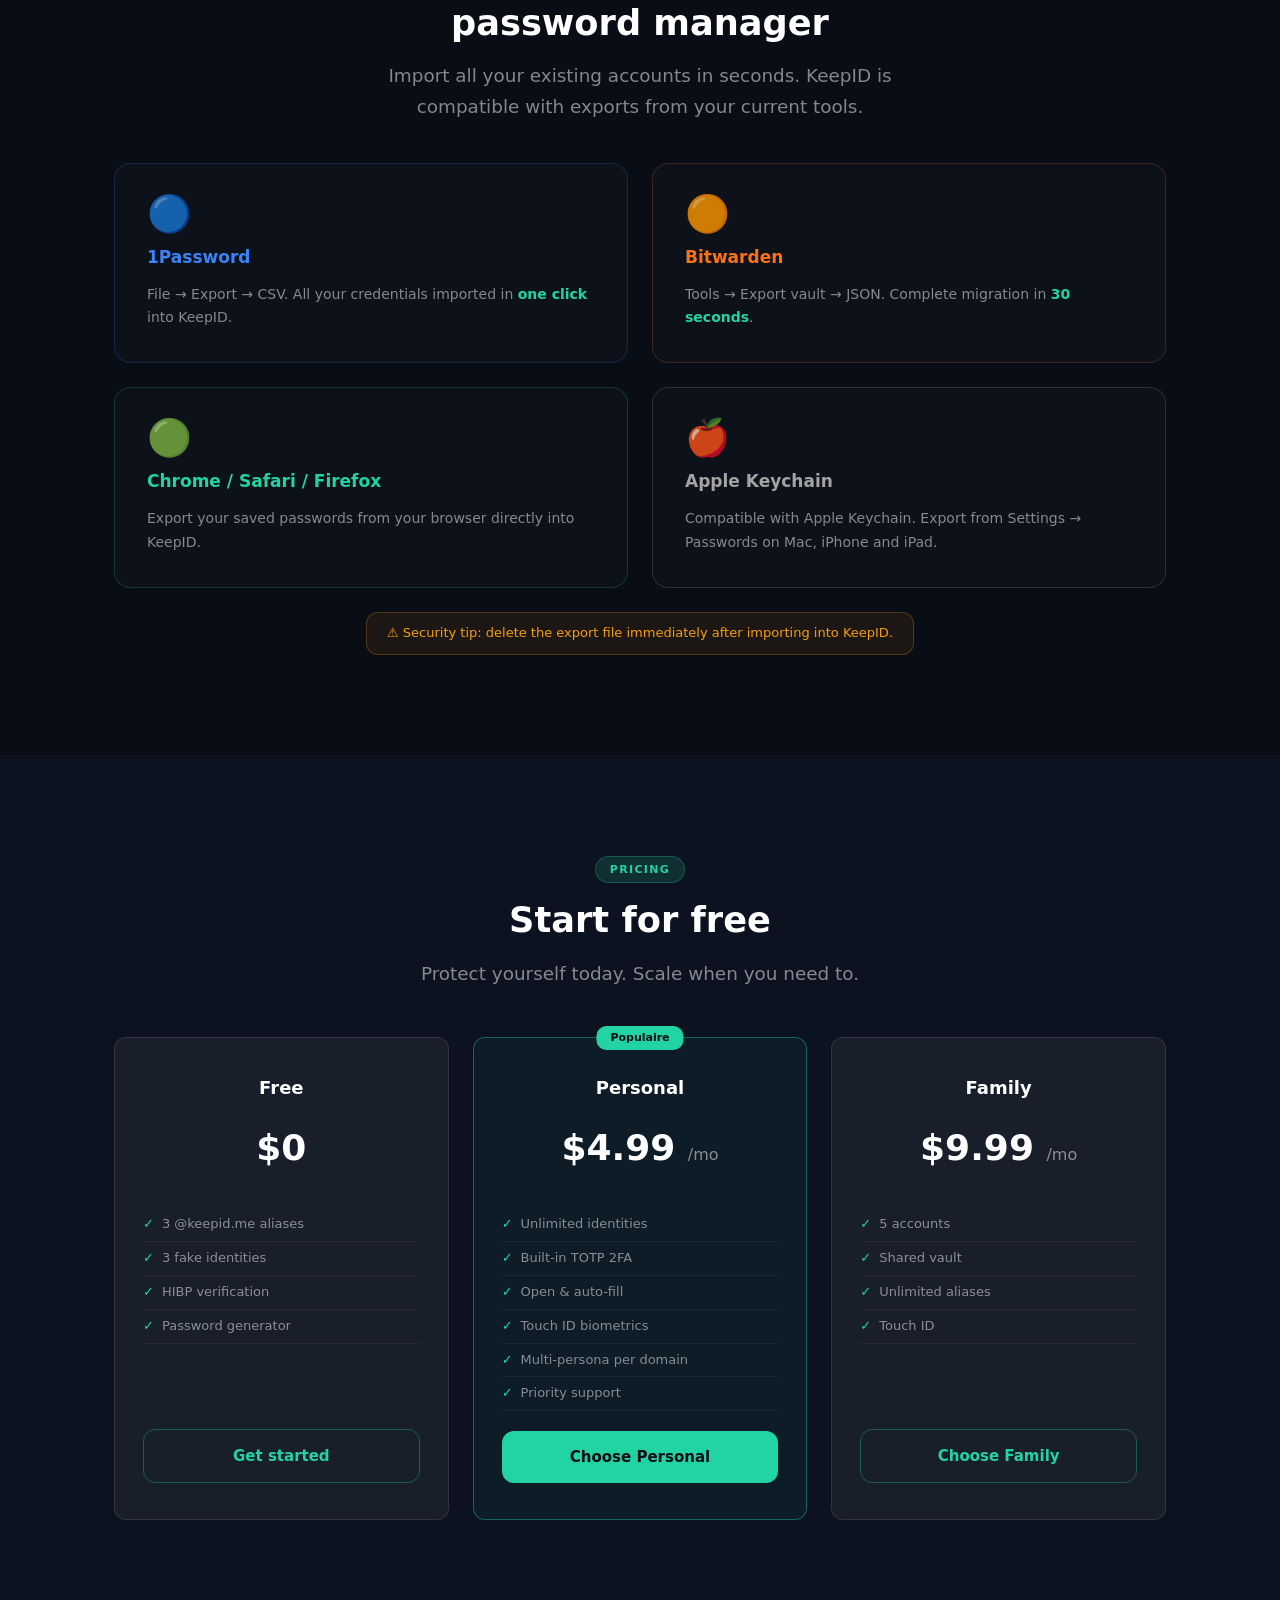
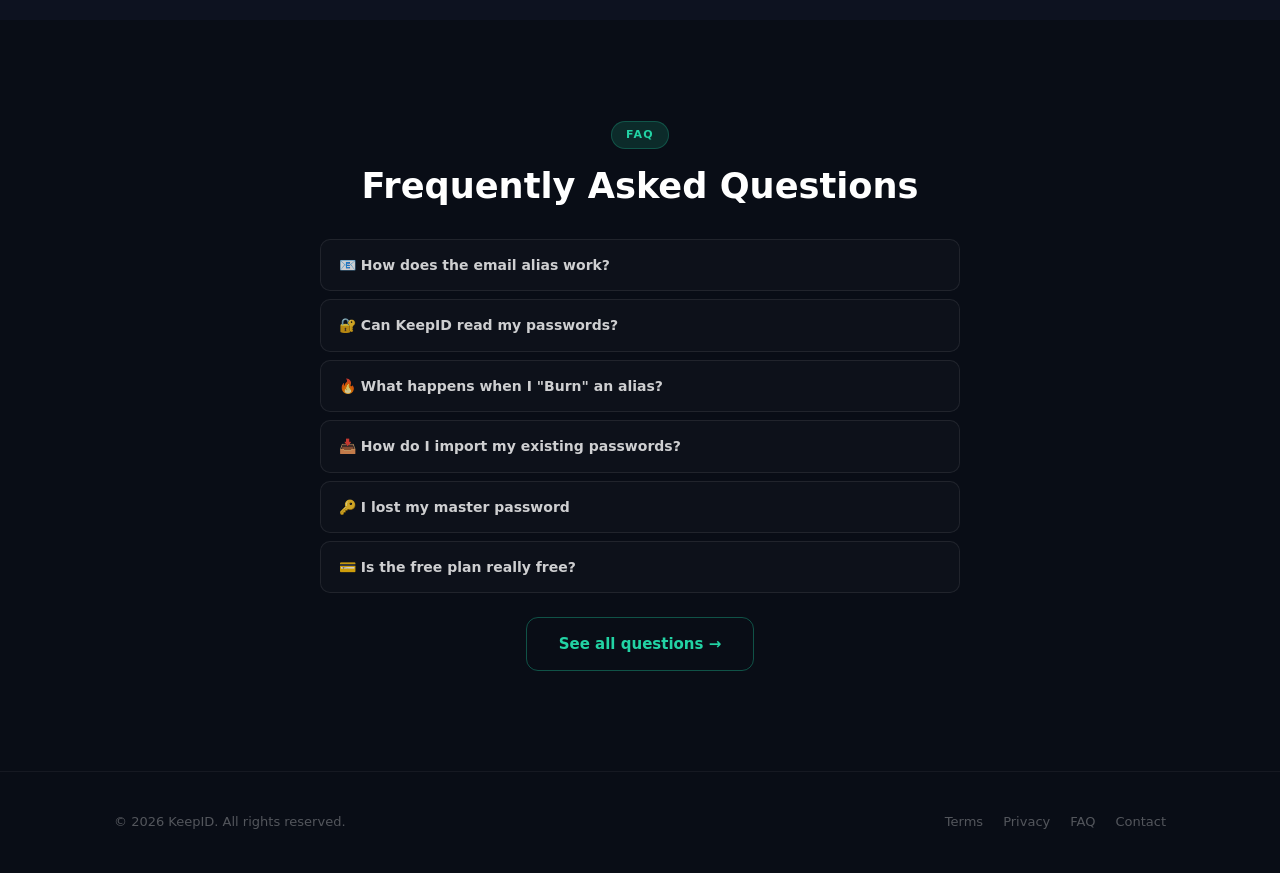
==== commit a072f53a: "feat: 4e étape identité fictive dans section explicative" ====
--- a/en/index.html
+++ b/en/index.html
@@ -130,6 +130,13 @@
         <div>
           <p style="font-size:15px;font-weight:700;color:rgba(255,255,255,0.8);margin:0 0 4px">The site spams you?</p>
           <p style="font-size:14px;color:rgba(255,255,255,0.5);margin:0;line-height:1.6">One click on Burn, the address is destroyed, spam disappears</p>
+        </div>
+      </div>
+      <div style="display:flex;align-items:flex-start;gap:16px;background:rgba(255,255,255,0.02);border:1px solid rgba(255,255,255,0.08);border-radius:12px;padding:24px">
+        <span style="font-size:28px;flex-shrink:0">🛡</span>
+        <div>
+          <p style="font-size:15px;font-weight:700;color:rgba(255,255,255,0.8);margin:0 0 4px">The site asks for more than your email?</p>
+          <p style="font-size:14px;color:rgba(255,255,255,0.5);margin:0;line-height:1.6">KeepID generates a fictional name, address, and phone number and fills the form for you</p>
         </div>
       </div>
     </div>
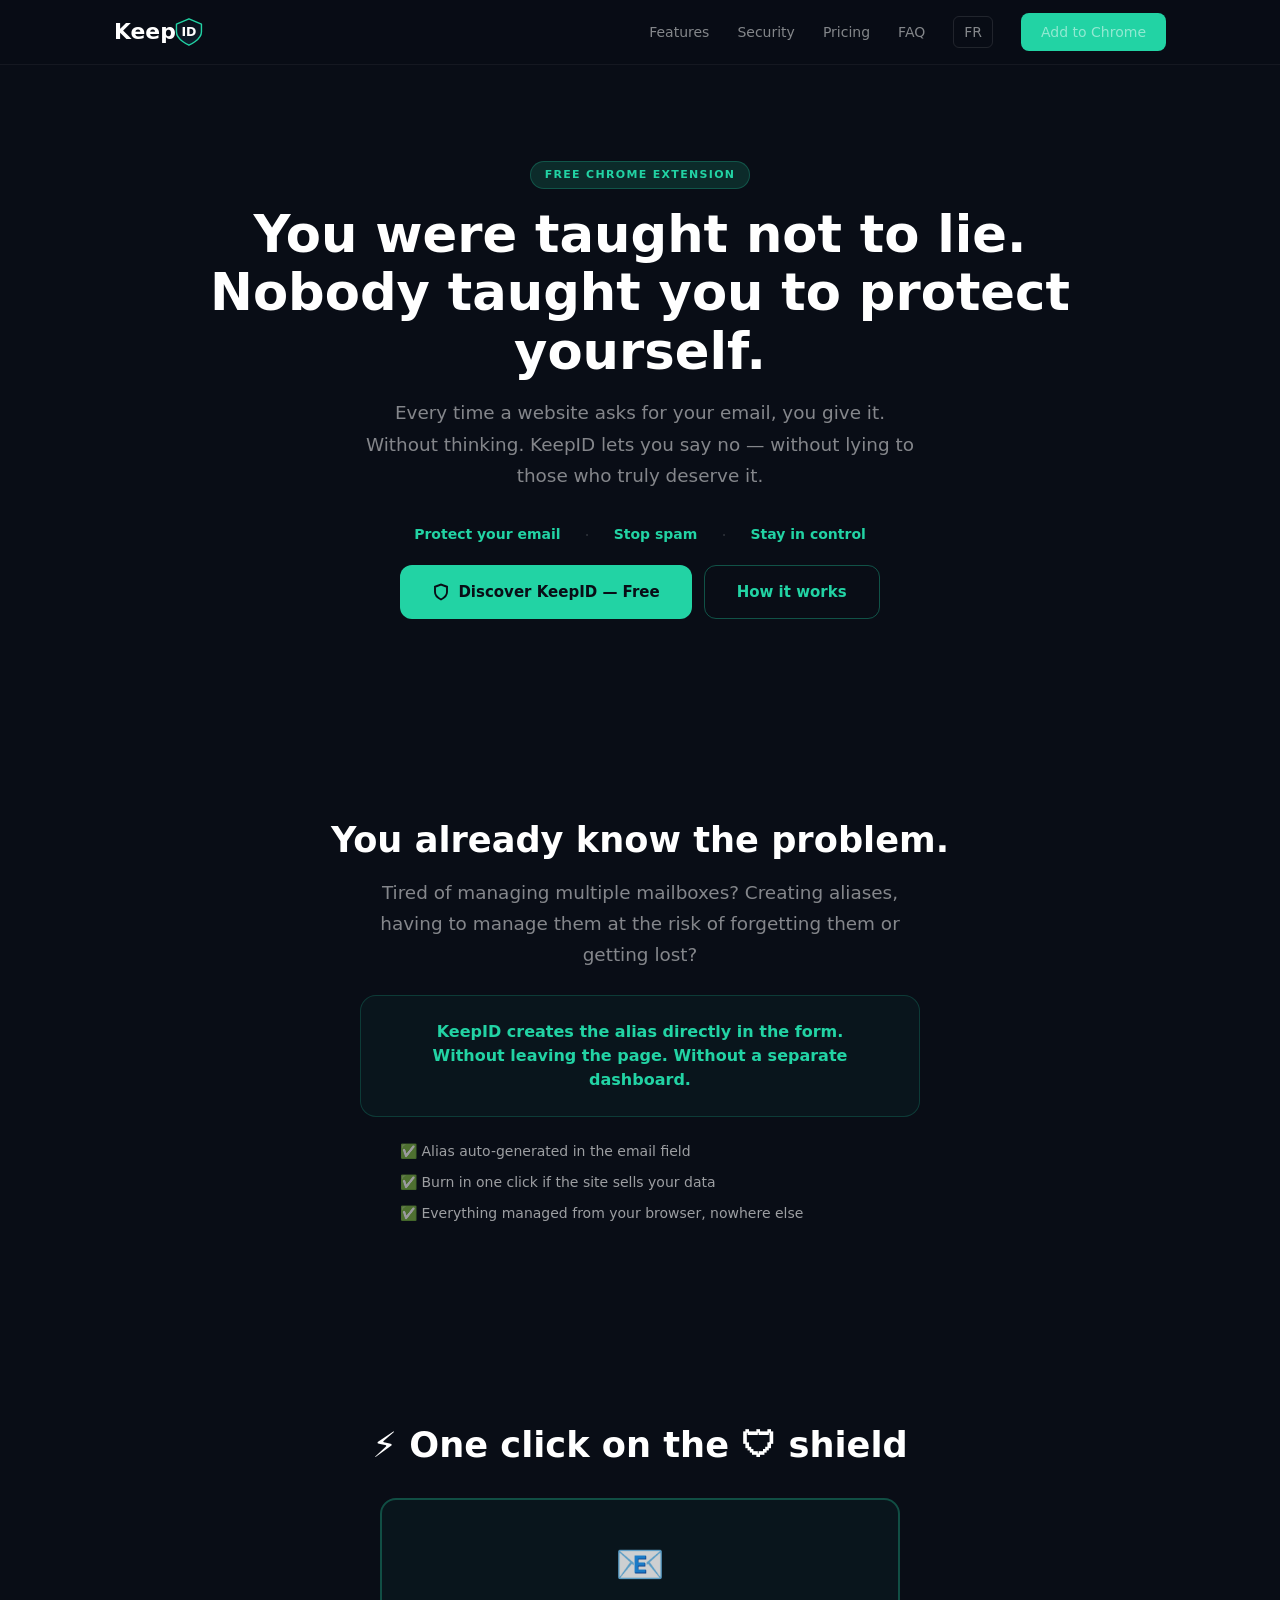
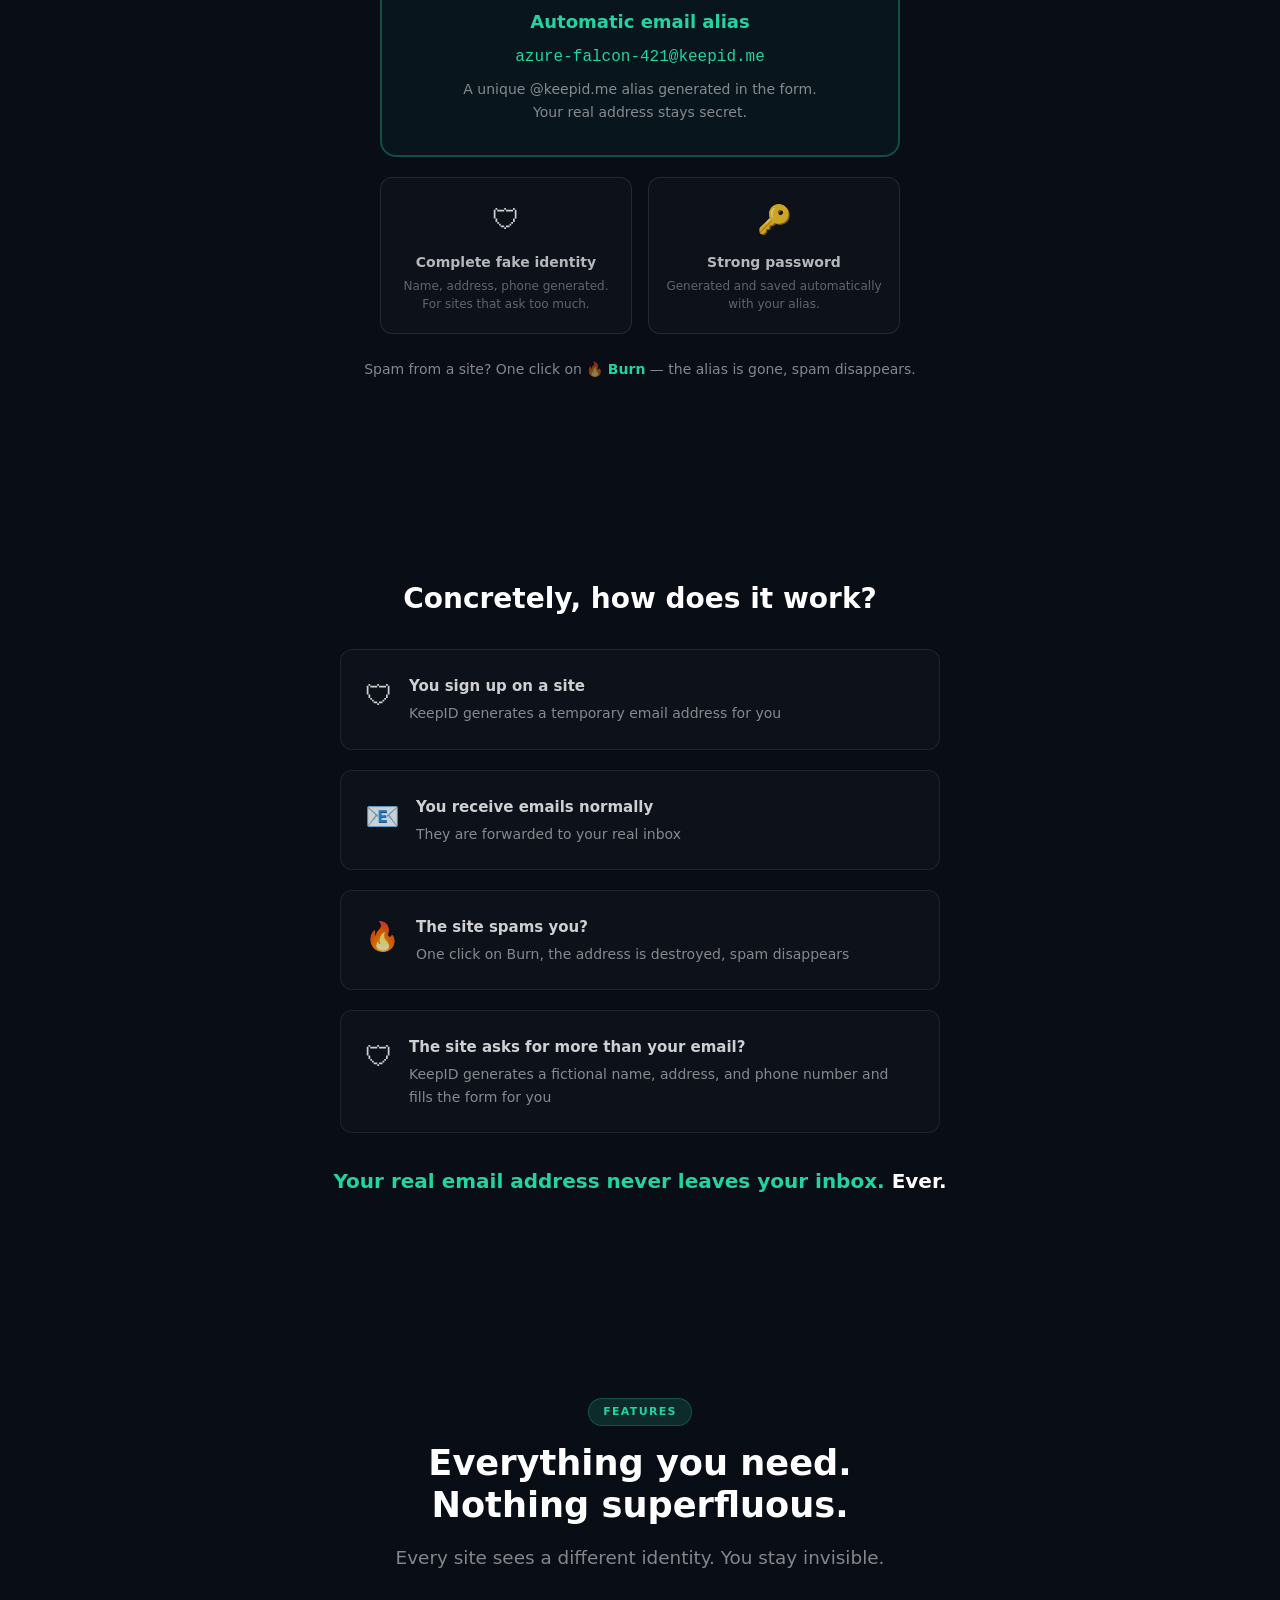
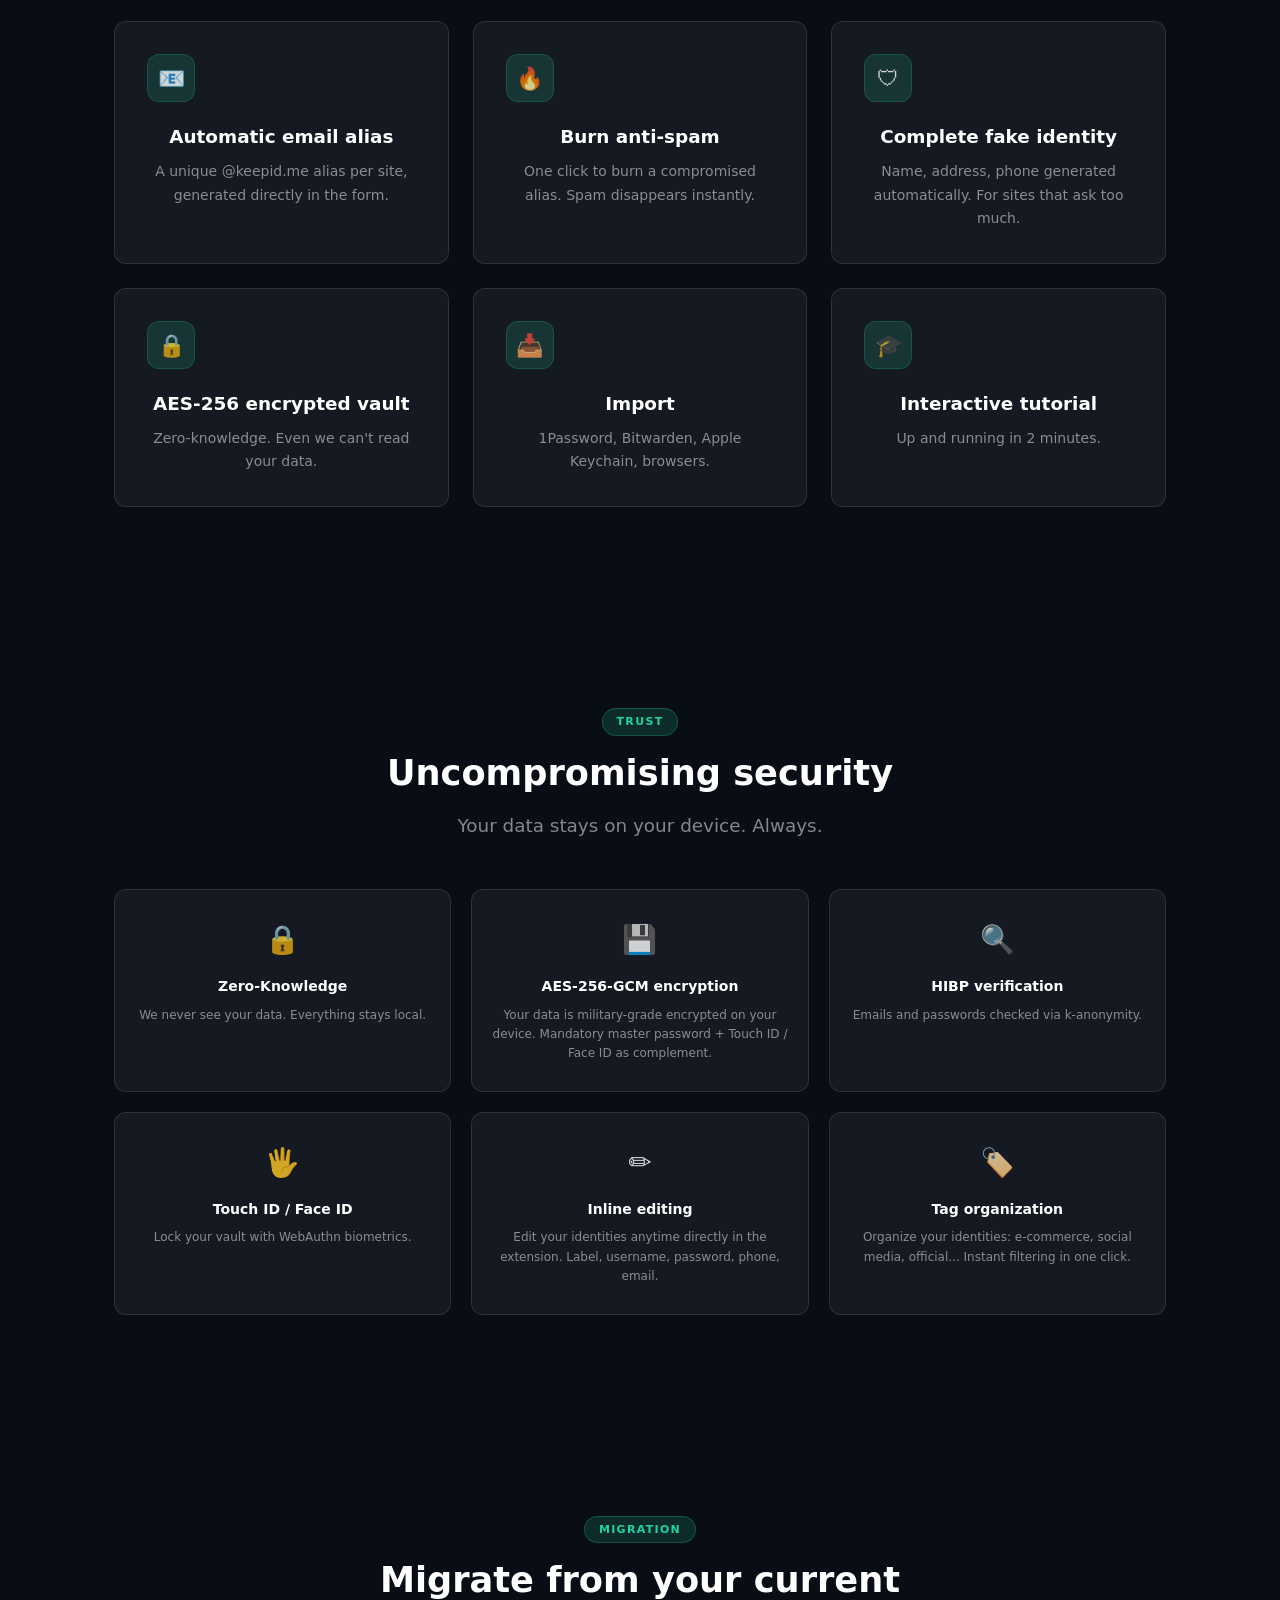
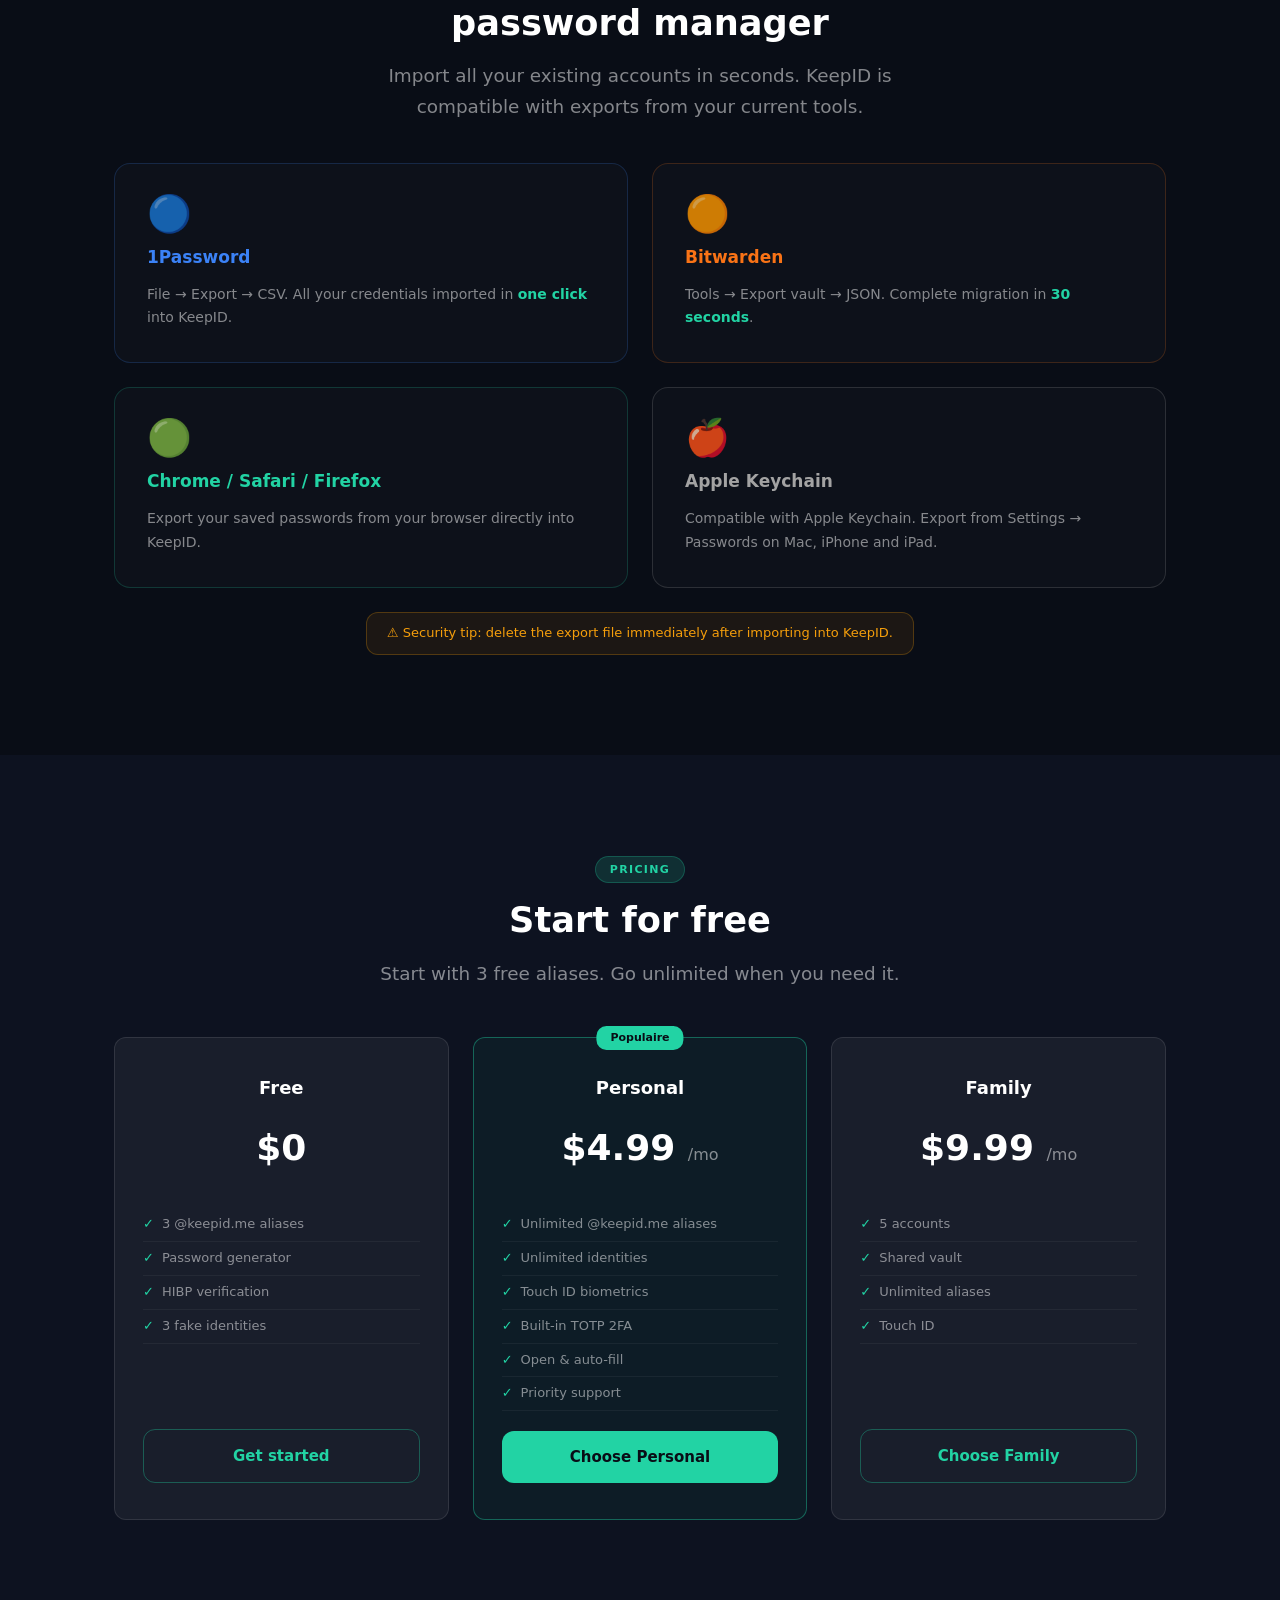
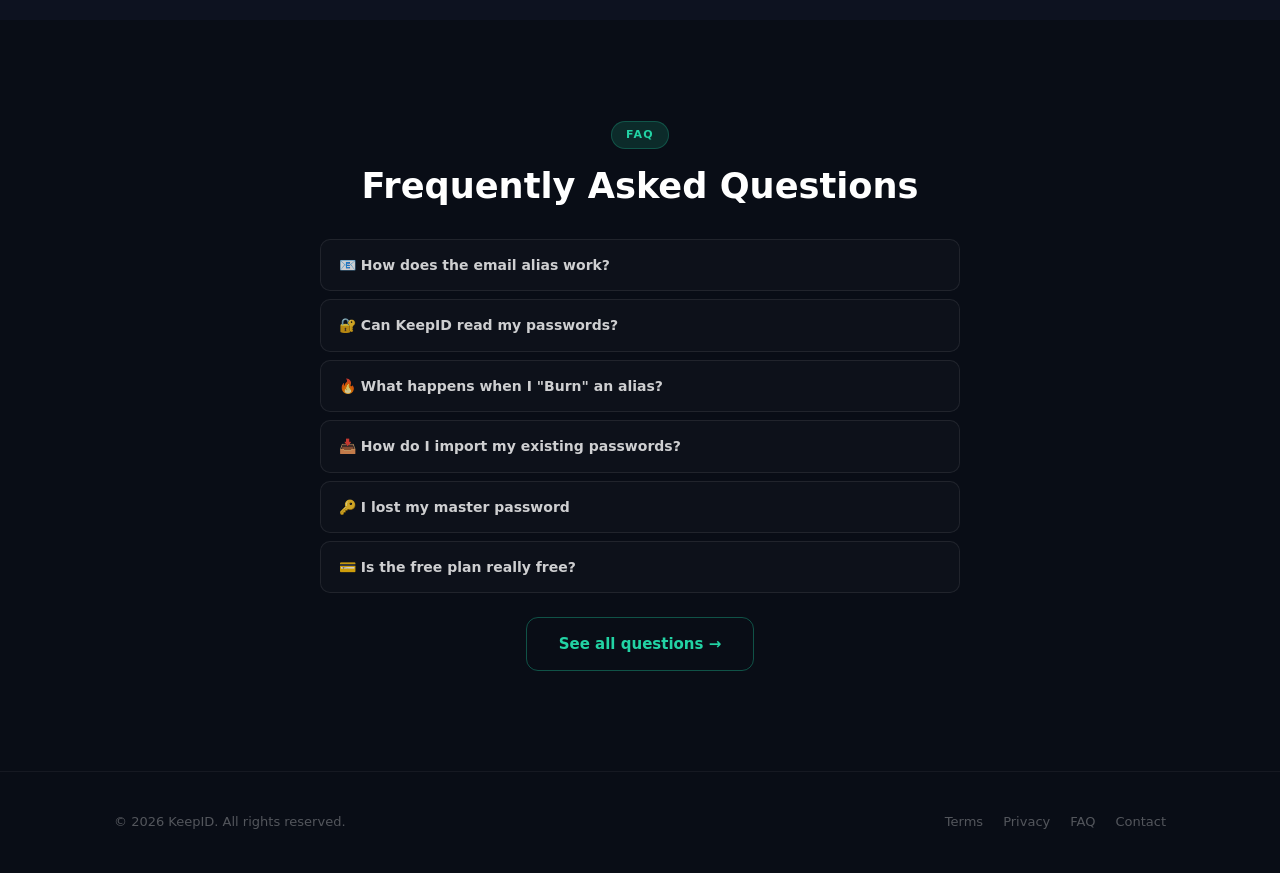
==== commit afc4b418: "fix: pricing sous-titres + réordonnancement features plans Gratuit et Personnel" ====
--- a/en/index.html
+++ b/en/index.html
@@ -276,7 +276,7 @@
     <div class="fade-in">
       <div class="badge">Pricing</div>
       <h2>Start for free</h2>
-      <p class="subtitle">Protect yourself today. Scale when you need to.</p>
+      <p class="subtitle">Start with 3 free aliases. Go unlimited when you need it.</p>
     </div>
     <div class="pricing-grid fade-in">
       <div class="price-card">
@@ -284,9 +284,9 @@
         <div class="price-amount">$0</div>
         <ul class="price-features">
           <li>3 @keepid.me aliases</li>
+          <li>Password generator</li>
+          <li>HIBP verification</li>
           <li>3 fake identities</li>
-          <li>HIBP verification</li>
-          <li>Password generator</li>
         </ul>
         <a href="#" class="btn btn-ghost" style="width:100%;justify-content:center">Get started</a>
       </div>
@@ -294,11 +294,11 @@
         <div class="price-name">Personal</div>
         <div class="price-amount">$4.99 <span>/mo</span></div>
         <ul class="price-features">
+          <li>Unlimited @keepid.me aliases</li>
           <li>Unlimited identities</li>
+          <li>Touch ID biometrics</li>
           <li>Built-in TOTP 2FA</li>
           <li>Open &amp; auto-fill</li>
-          <li>Touch ID biometrics</li>
-          <li>Multi-persona per domain</li>
           <li>Priority support</li>
         </ul>
         <a href="#" class="btn btn-primary" style="width:100%;justify-content:center">Choose Personal</a>
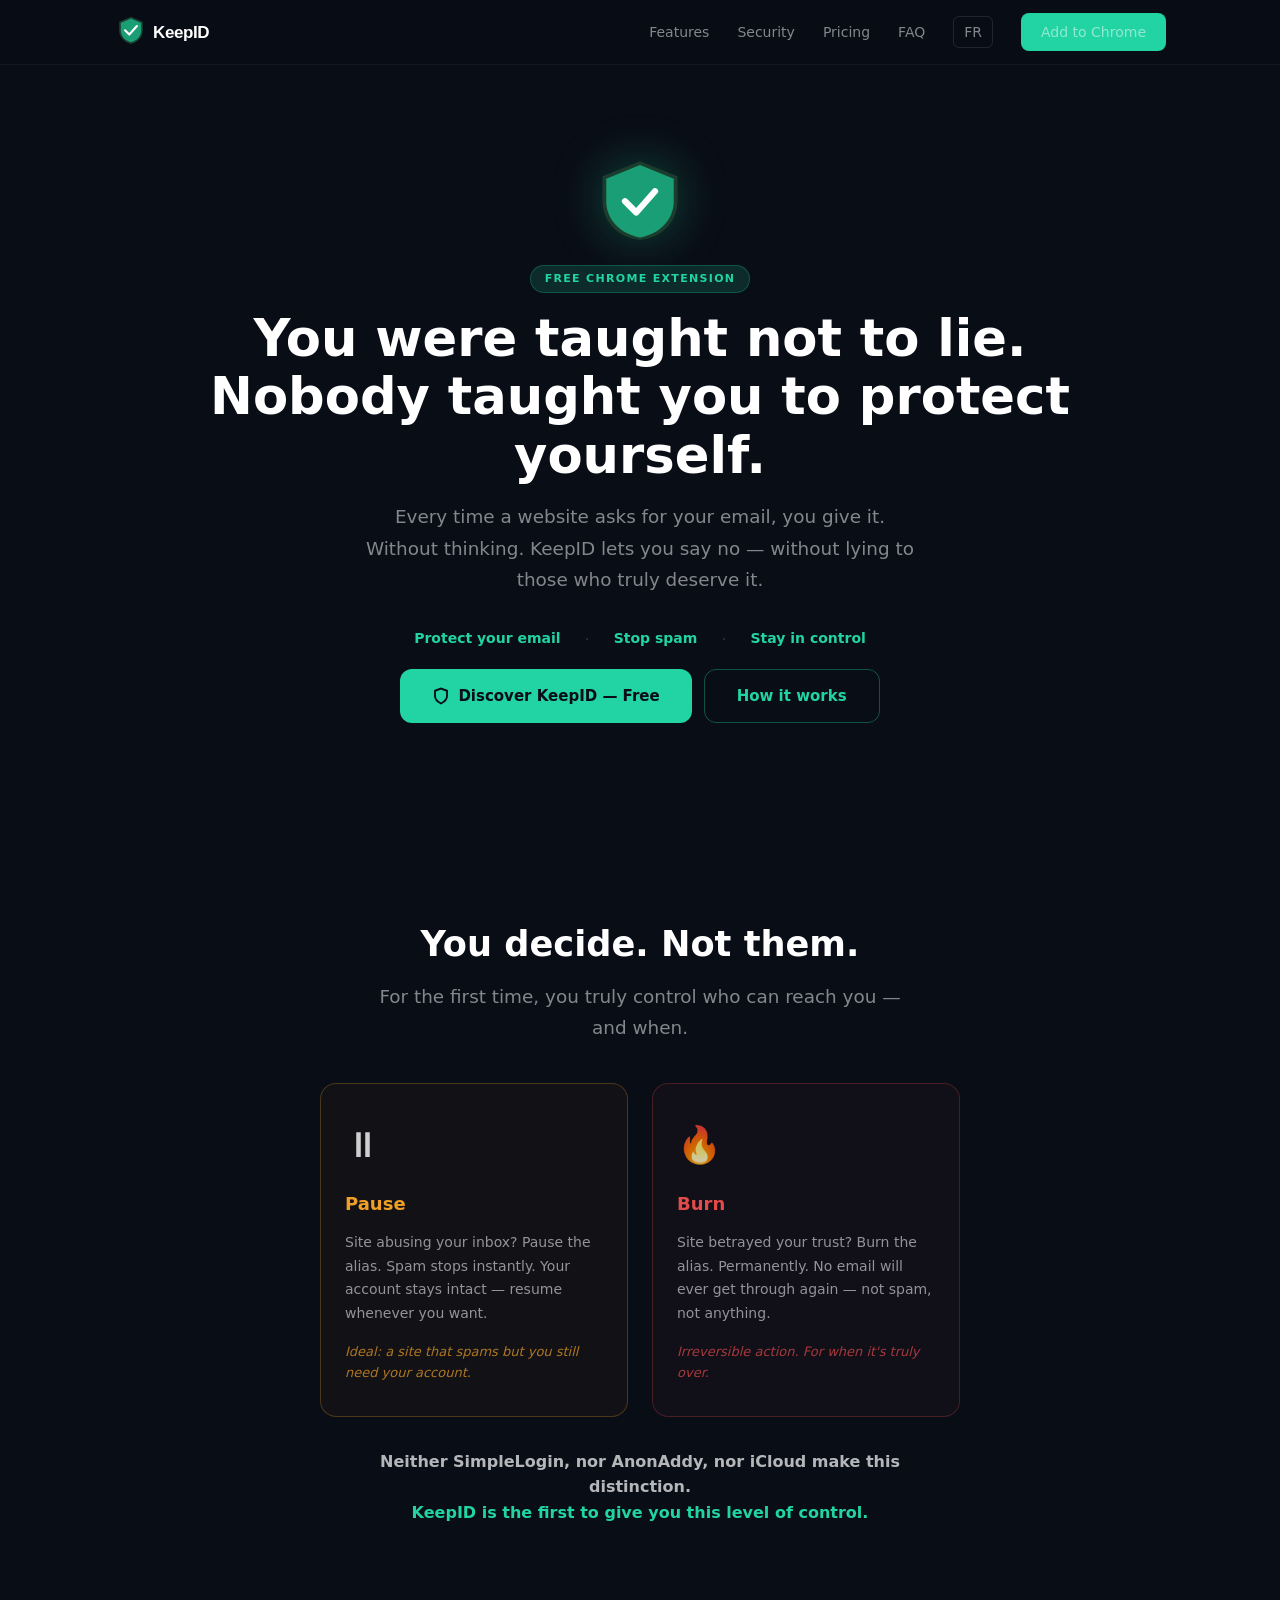
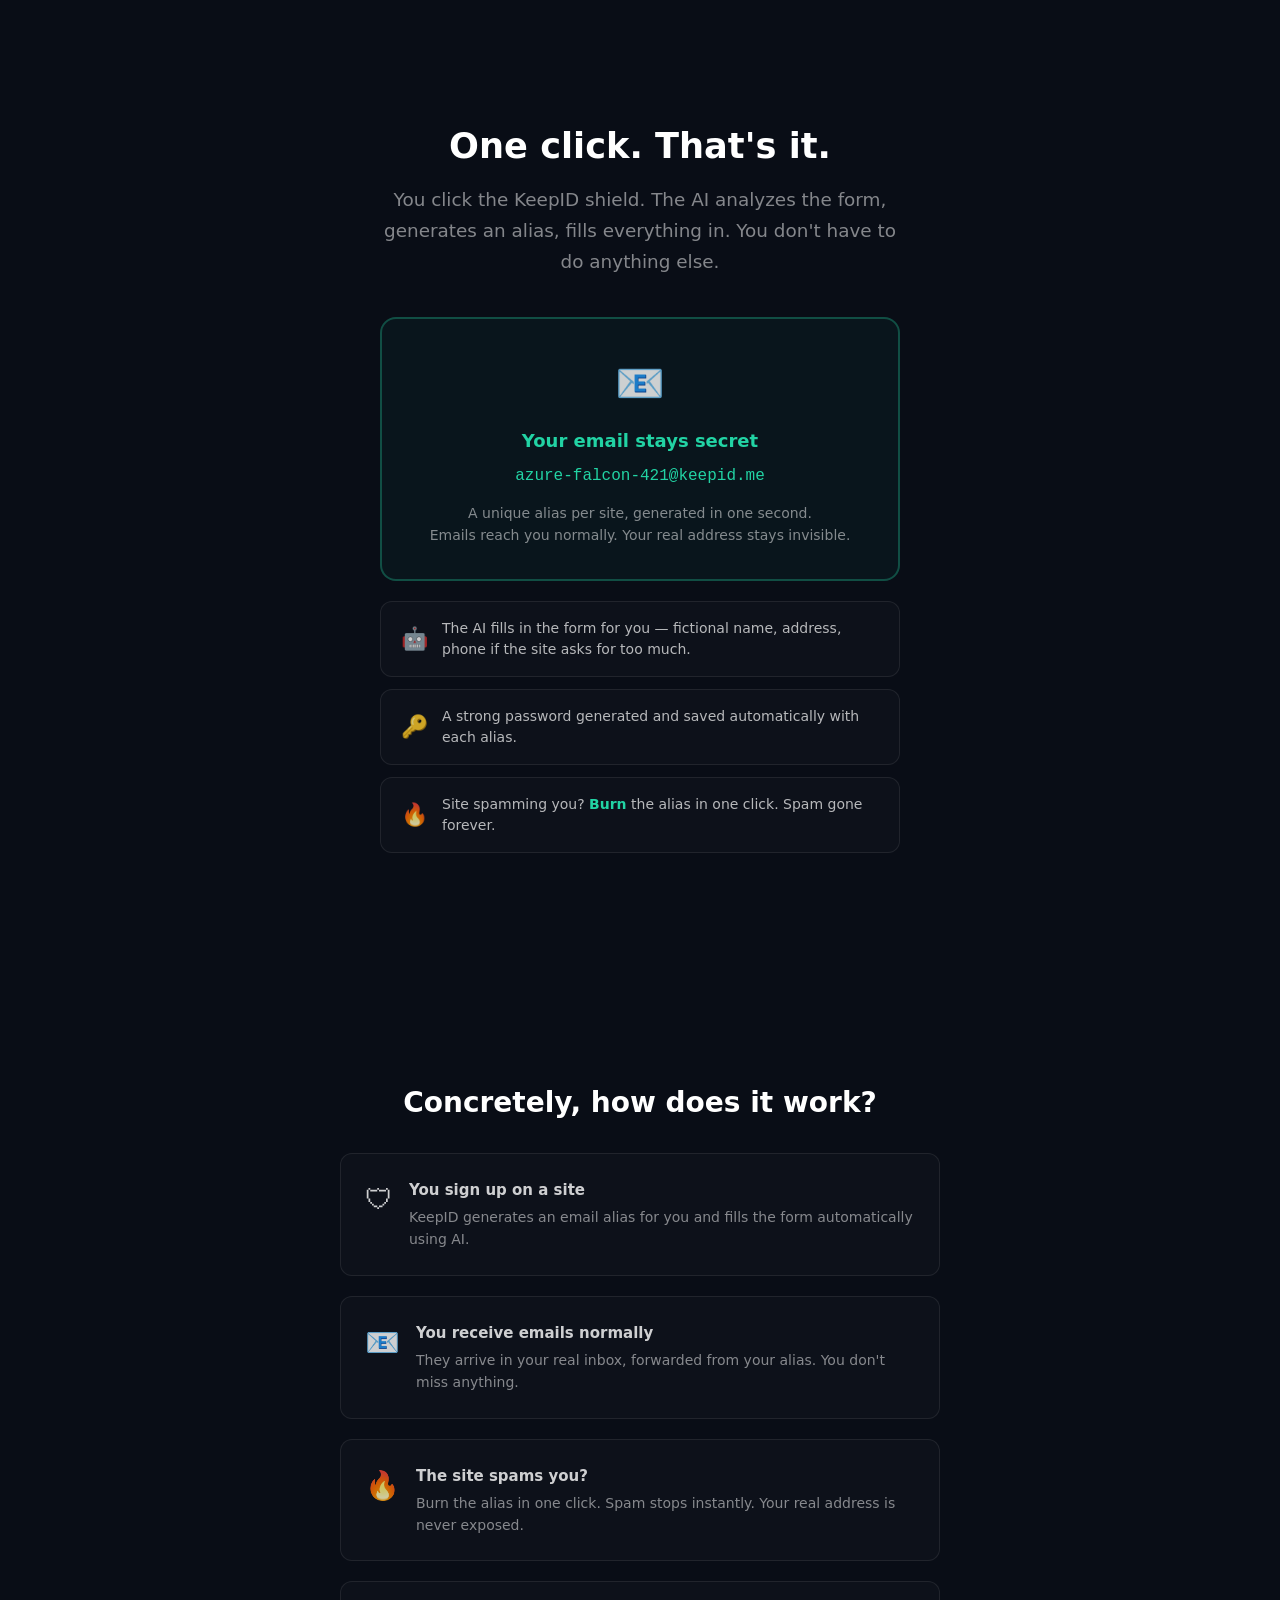
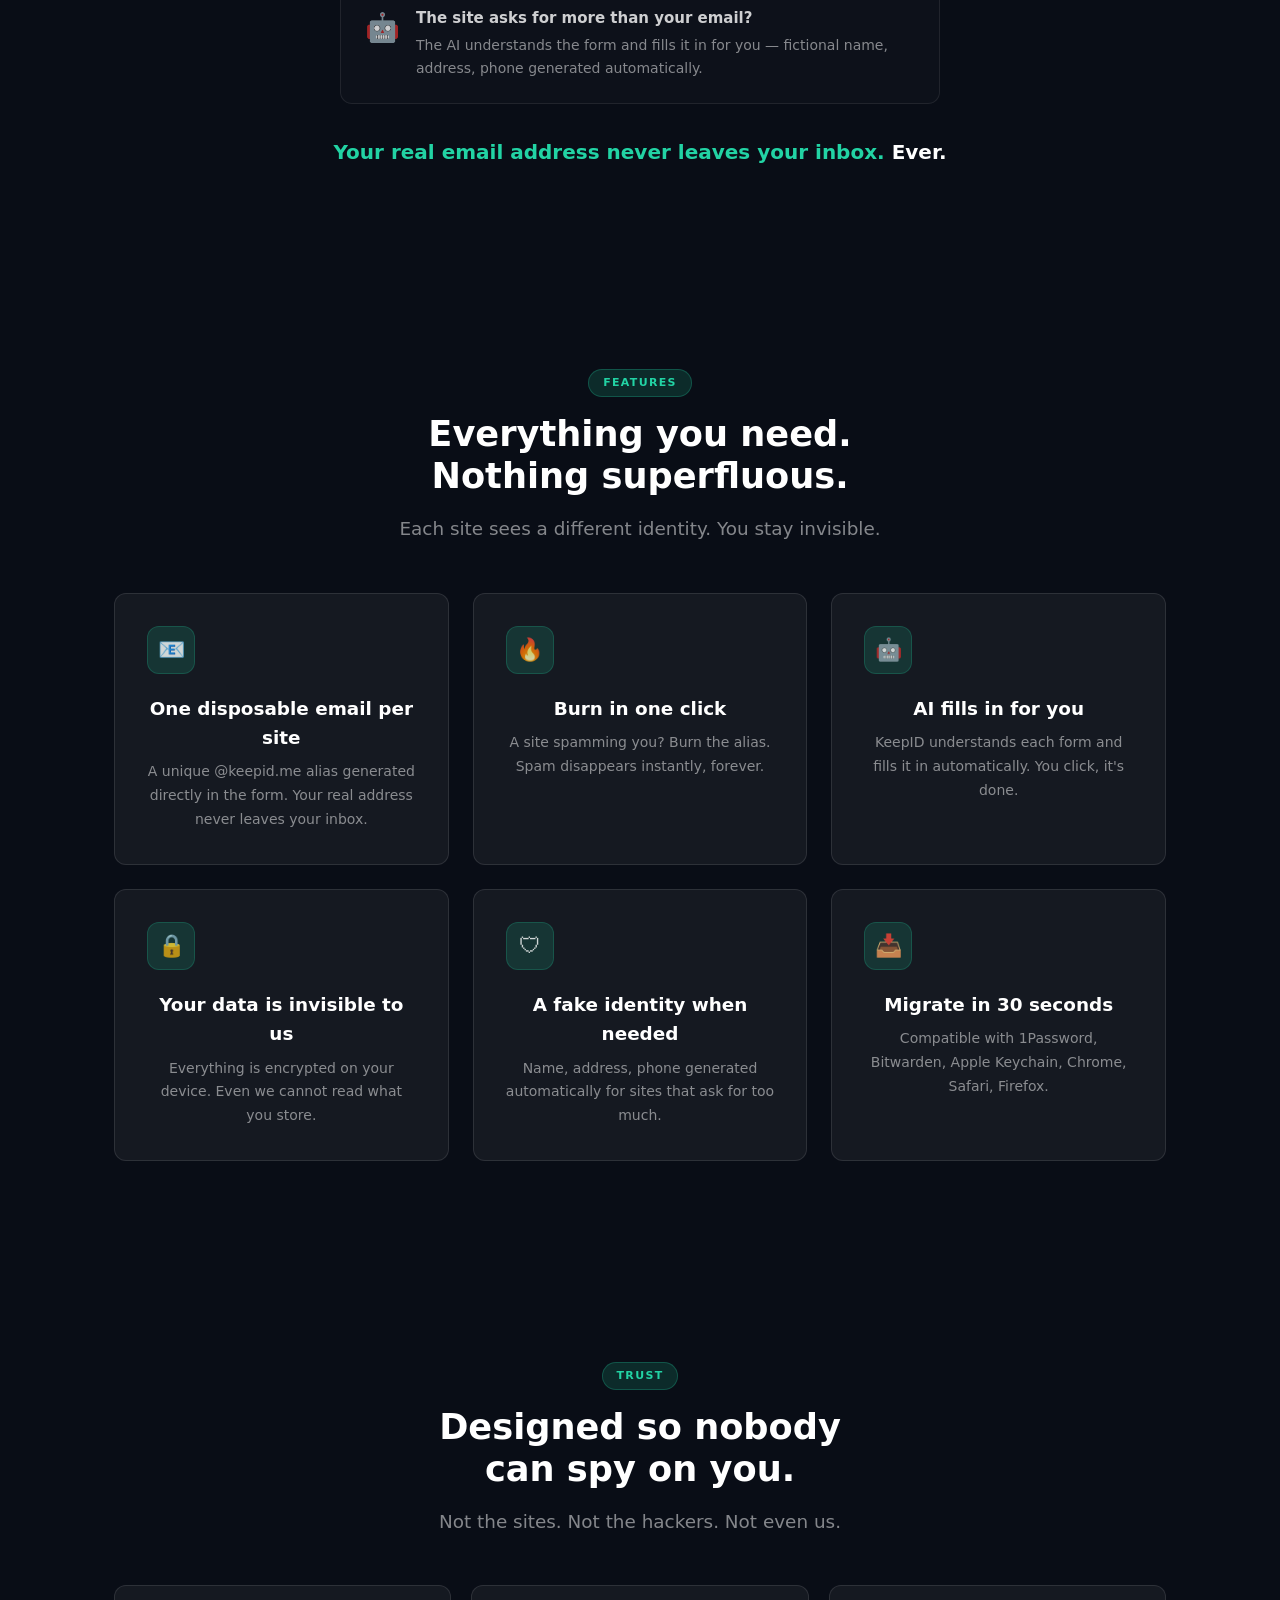
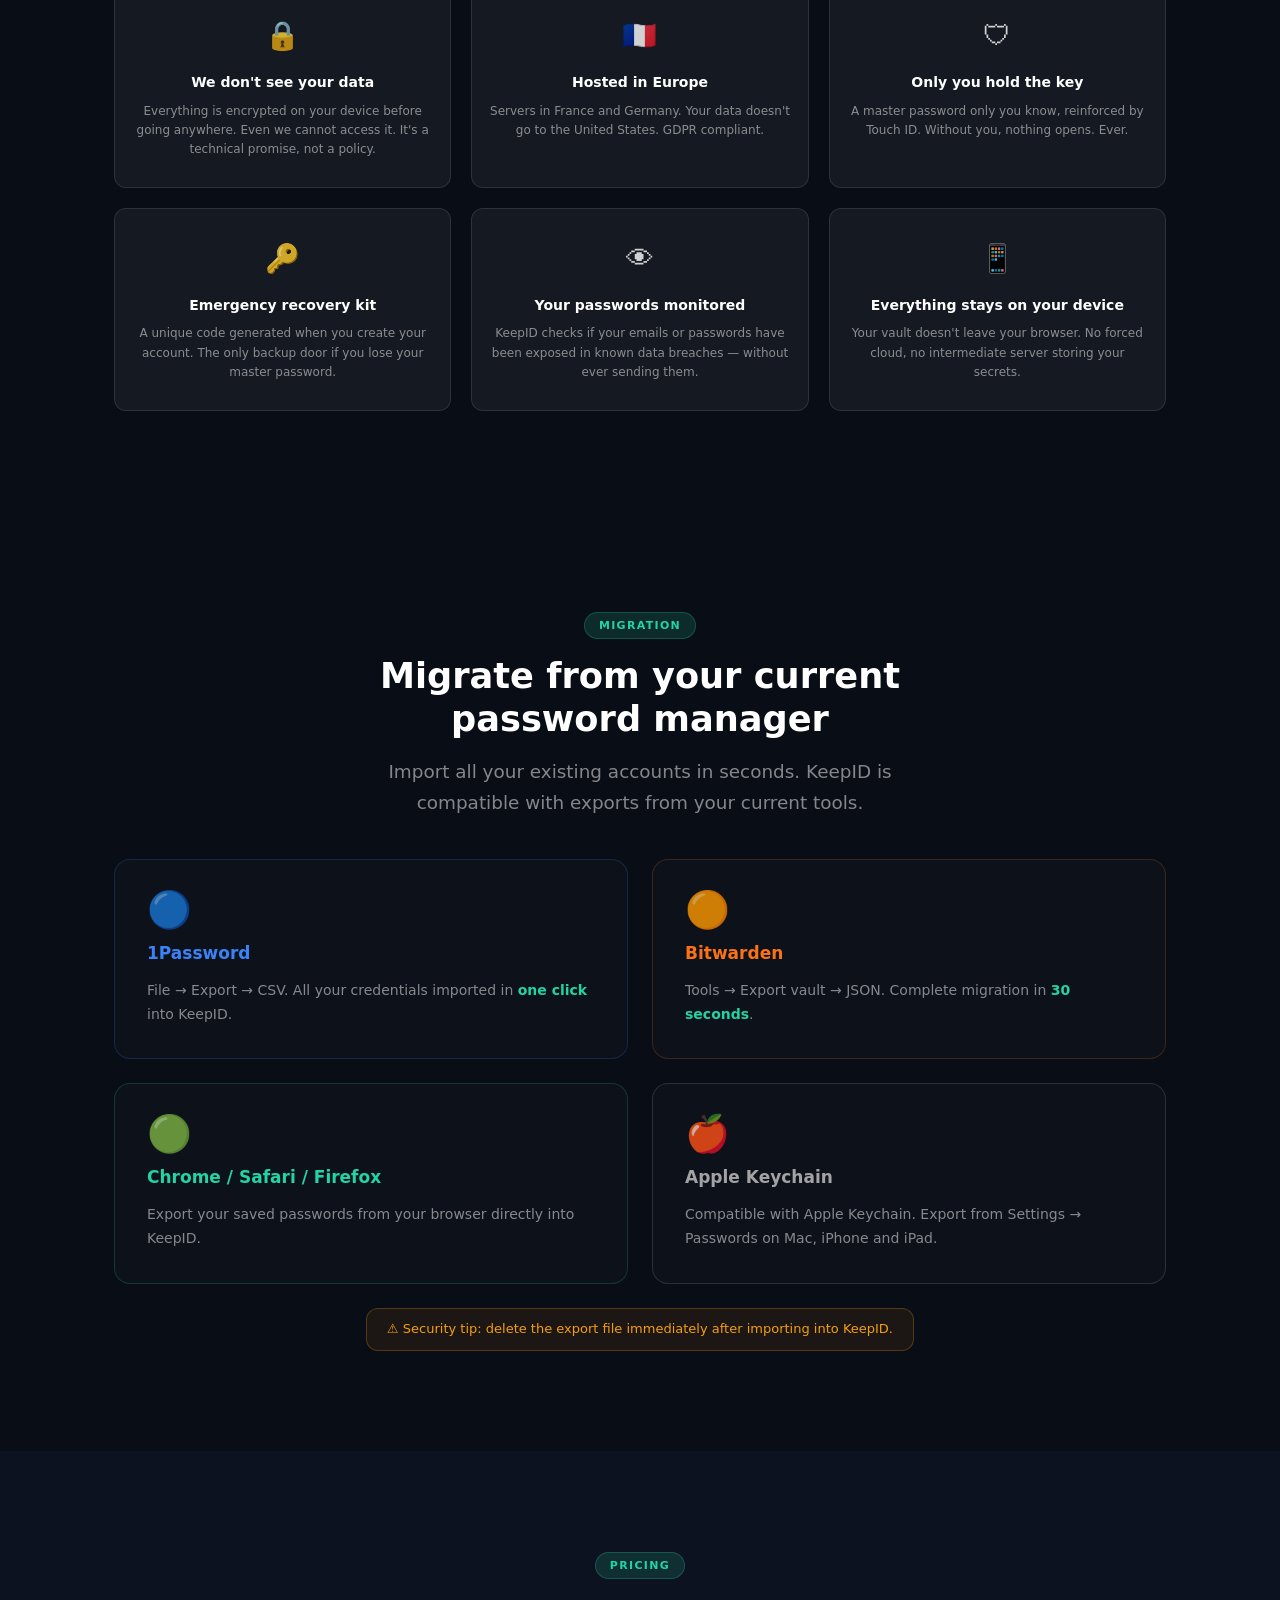
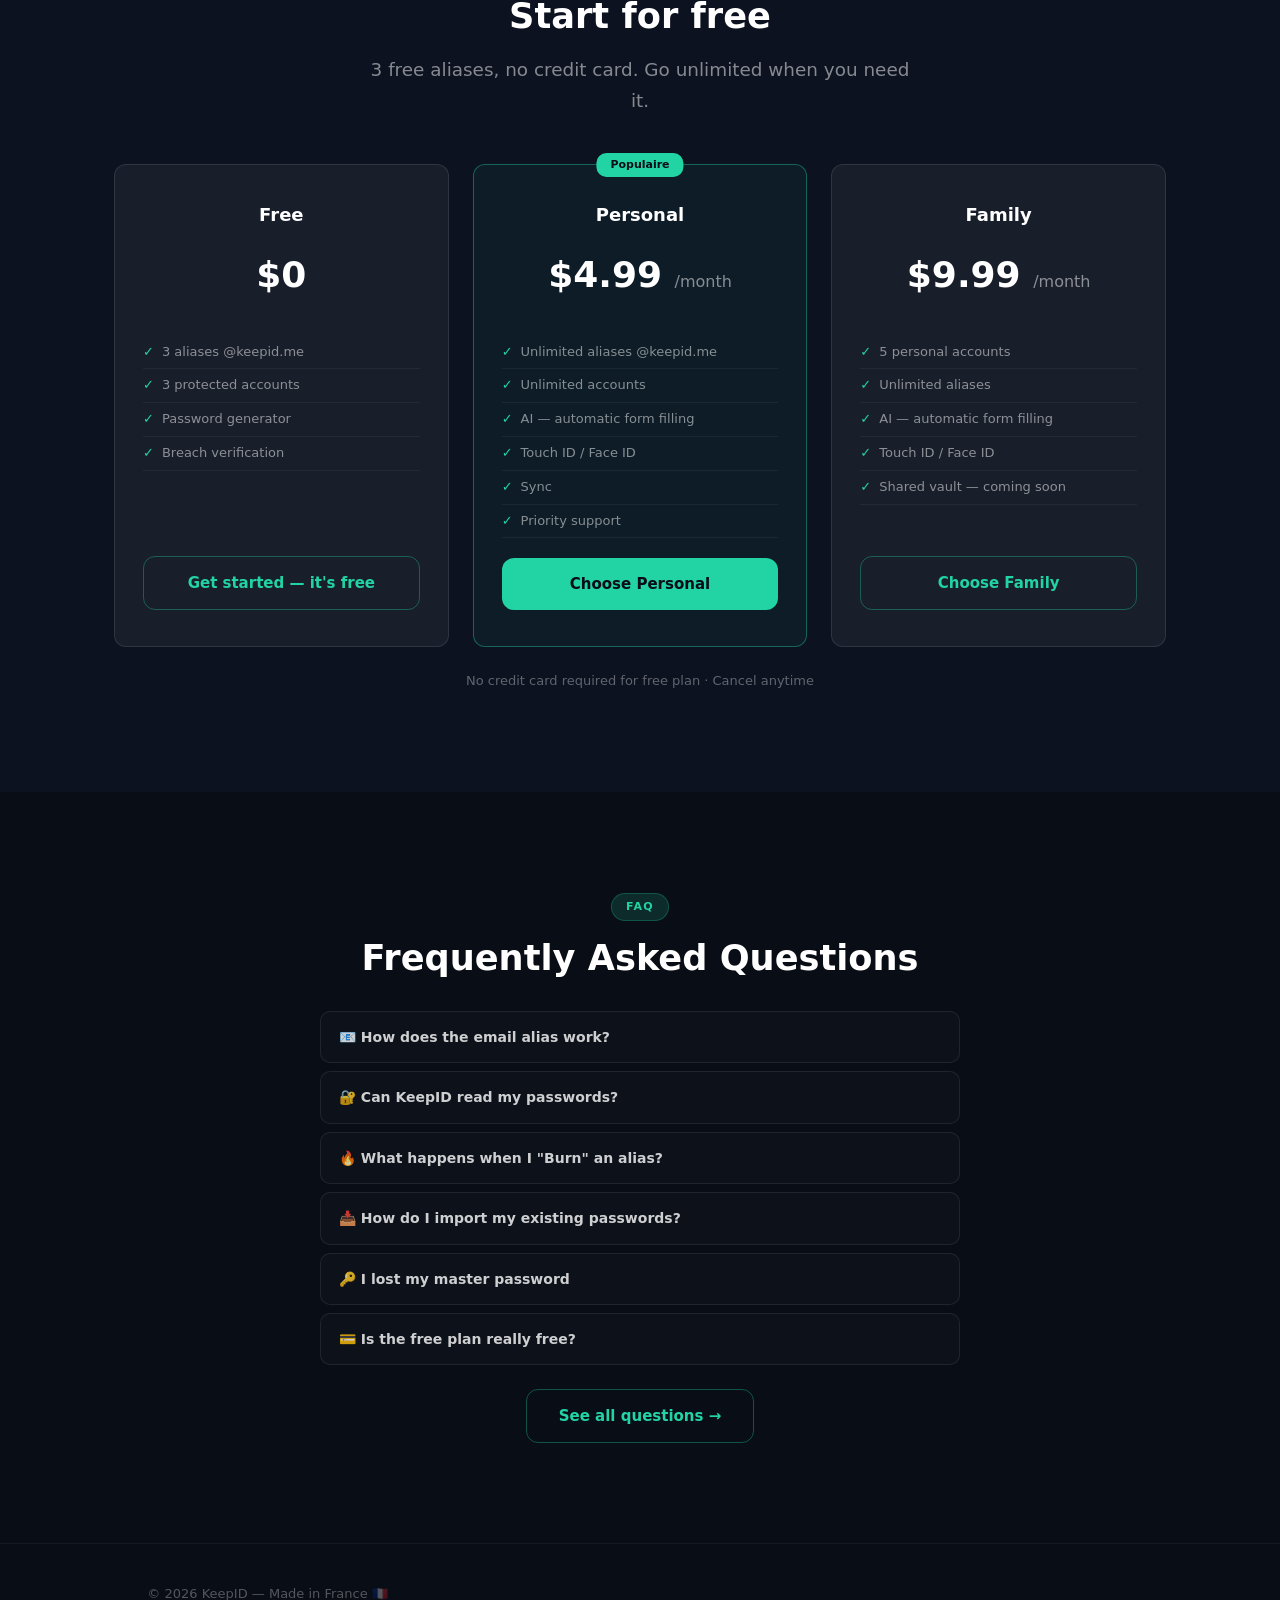
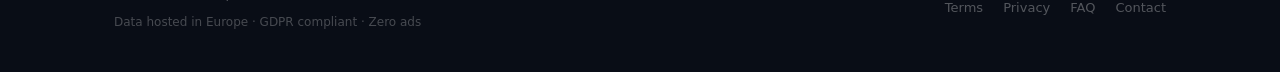
==== commit 389900b1: "feat EN: sync with FR — pause/burn, new demo, features, security, pricing, footer, shield hero" ====
--- a/en/index.html
+++ b/en/index.html
@@ -30,6 +30,13 @@
 
 <!-- ─── Hero ───────────────────────────────────────────────────────────────── -->
 <section class="hero container">
+  <div class="fade-in" style="display:flex;justify-content:center;margin-bottom:24px">
+    <svg width="80" height="80" viewBox="0 0 128 128" fill="none" xmlns="http://www.w3.org/2000/svg" style="filter:drop-shadow(0 0 24px rgba(26,158,117,0.4))">
+      <path d="M64 2L4 26V66c0 32 24 58 60 62 36-4 60-30 60-62V26L64 2z" fill="#1a3d2e"/>
+      <path d="M64 8L10 30V66c0 28 21 52 54 58 33-6 54-30 54-58V30L64 8z" fill="#1a9e75"/>
+      <path d="M40 66l18 18 30-34" stroke="#ffffff" stroke-width="10" stroke-linecap="round" stroke-linejoin="round"/>
+    </svg>
+  </div>
   <div class="fade-in">
     <div class="badge">Free Chrome Extension</div>
     <h1>You were taught not to lie.<br>Nobody taught you to protect yourself.</h1>
@@ -51,60 +58,64 @@
   </div>
 </section>
 
-<!-- ─── Geek pitch ─────────────────────────────────────────────────────────── -->
-<section class="section" id="geek">
-  <div class="container text-center">
-    <div class="fade-in">
-      <h2>You already know the problem.</h2>
-      <p class="subtitle" style="max-width:560px;margin:0 auto 24px">
-        Tired of managing multiple mailboxes? Creating aliases, having to manage them at the risk of forgetting them or getting lost?
-      </p>
-      <div style="background:rgba(34,211,164,0.04);border:1px solid rgba(34,211,164,0.2);border-radius:16px;padding:24px 28px;max-width:560px;margin:0 auto 24px">
-        <p style="font-size:16px;font-weight:700;color:#22d3a4;line-height:1.5;margin:0">
-          KeepID creates the alias directly in the form.<br>Without leaving the page. Without a separate dashboard.
-        </p>
-      </div>
-      <ul style="list-style:none;display:flex;flex-direction:column;gap:10px;max-width:480px;margin:0 auto;text-align:left">
-        <li style="font-size:14px;color:rgba(255,255,255,0.6);line-height:1.5">✅ Alias auto-generated in the email field</li>
-        <li style="font-size:14px;color:rgba(255,255,255,0.6);line-height:1.5">✅ Burn in one click if the site sells your data</li>
-        <li style="font-size:14px;color:rgba(255,255,255,0.6);line-height:1.5">✅ Everything managed from your browser, nowhere else</li>
-      </ul>
-    </div>
-  </div>
-</section>
-
-<!-- ─── One click demo ─────────────────────────────────────────────────────── -->
+<!-- ─── Pause vs Burn ──────────────────────────────────────────────────────── -->
+<section class="section" id="control">
+  <div class="container text-center">
+    <div class="fade-in">
+      <h2>You decide. Not them.</h2>
+      <p class="subtitle" style="max-width:560px;margin:0 auto 40px">For the first time, you truly control who can reach you — and when.</p>
+    </div>
+    <div class="fade-in" style="display:grid;grid-template-columns:1fr 1fr;gap:24px;max-width:640px;margin:0 auto">
+      <div style="background:rgba(239,159,39,0.04);border:1px solid rgba(239,159,39,0.25);border-radius:16px;padding:32px 24px;text-align:left">
+        <div style="font-size:36px;margin-bottom:16px">⏸</div>
+        <h3 style="font-size:18px;font-weight:700;color:#EF9F27;margin:0 0 12px">Pause</h3>
+        <p style="font-size:14px;color:rgba(255,255,255,0.55);line-height:1.7;margin:0 0 16px">Site abusing your inbox? Pause the alias. Spam stops instantly. Your account stays intact — resume whenever you want.</p>
+        <p style="font-size:13px;color:rgba(239,159,39,0.7);font-style:italic;margin:0">Ideal: a site that spams but you still need your account.</p>
+      </div>
+      <div style="background:rgba(226,75,74,0.04);border:1px solid rgba(226,75,74,0.25);border-radius:16px;padding:32px 24px;text-align:left">
+        <div style="font-size:36px;margin-bottom:16px">🔥</div>
+        <h3 style="font-size:18px;font-weight:700;color:#e24b4a;margin:0 0 12px">Burn</h3>
+        <p style="font-size:14px;color:rgba(255,255,255,0.55);line-height:1.7;margin:0 0 16px">Site betrayed your trust? Burn the alias. Permanently. No email will ever get through again — not spam, not anything.</p>
+        <p style="font-size:13px;color:rgba(226,75,74,0.7);font-style:italic;margin:0">Irreversible action. For when it's truly over.</p>
+      </div>
+    </div>
+    <div class="fade-in" style="margin-top:32px">
+      <p style="font-size:16px;font-weight:600;color:rgba(255,255,255,0.7);max-width:520px;margin:0 auto">Neither SimpleLogin, nor AnonAddy, nor iCloud make this distinction.<br><span style="color:#22d3a4">KeepID is the first to give you this level of control.</span></p>
+    </div>
+  </div>
+</section>
+
+<!-- ─── Demo ───────────────────────────────────────────────────────────────── -->
 <section class="section" id="demo">
   <div class="container text-center">
     <div class="fade-in">
-      <h2>⚡ One click on the 🛡 shield</h2>
-    </div>
-    <div class="fade-in" style="max-width:520px;margin:32px auto 20px;background:rgba(34,211,164,0.04);border:2px solid rgba(34,211,164,0.3);border-radius:16px;padding:32px 28px;text-align:center;animation:fadeUp .5s ease both">
+      <h2>One click. That's it.</h2>
+      <p class="subtitle" style="max-width:520px;margin:0 auto 40px">You click the KeepID shield. The AI analyzes the form, generates an alias, fills everything in. You don't have to do anything else.</p>
+    </div>
+    <div class="fade-in" style="max-width:520px;margin:0 auto 20px;background:rgba(34,211,164,0.04);border:2px solid rgba(34,211,164,0.3);border-radius:16px;padding:32px 28px;text-align:center">
       <div style="font-size:40px;margin-bottom:12px">📧</div>
-      <h3 style="font-size:18px;font-weight:700;color:#22d3a4;margin:0 0 8px">Automatic email alias</h3>
-      <p style="font-family:monospace;font-size:16px;color:#22d3a4;margin:0 0 8px">azure-falcon-421@keepid.me</p>
-      <p style="font-size:14px;color:rgba(255,255,255,0.5);margin:0;line-height:1.6">A unique @keepid.me alias generated in the form.<br>Your real address stays secret.</p>
-    </div>
-    <div class="fade-in" style="display:grid;grid-template-columns:1fr 1fr;gap:16px;max-width:520px;margin:0 auto;text-align:center">
-      <div style="background:rgba(255,255,255,0.02);border:1px solid rgba(255,255,255,0.1);border-radius:12px;padding:20px 16px;animation:fadeUp .5s ease .2s both">
-        <div style="font-size:28px;margin-bottom:8px">🛡</div>
-        <h3 style="font-size:14px;font-weight:700;color:rgba(255,255,255,0.7);margin:0 0 4px">Complete fake identity</h3>
-        <p style="font-size:12px;color:rgba(255,255,255,0.35);margin:0;line-height:1.5">Name, address, phone generated.<br>For sites that ask too much.</p>
-      </div>
-      <div style="background:rgba(255,255,255,0.02);border:1px solid rgba(255,255,255,0.1);border-radius:12px;padding:20px 16px;animation:fadeUp .5s ease .4s both">
-        <div style="font-size:28px;margin-bottom:8px">🔑</div>
-        <h3 style="font-size:14px;font-weight:700;color:rgba(255,255,255,0.7);margin:0 0 4px">Strong password</h3>
-        <p style="font-size:12px;color:rgba(255,255,255,0.35);margin:0;line-height:1.5">Generated and saved automatically<br>with your alias.</p>
-      </div>
-    </div>
-    <div class="fade-in" style="margin-top:24px">
-      <p style="font-size:14px;color:rgba(255,255,255,0.5);margin:0">Spam from a site? One click on 🔥 <span style="color:#22d3a4;font-weight:600">Burn</span> — the alias is gone, spam disappears.</p>
-    </div>
-  </div>
-</section>
-<style>@keyframes fadeUp{from{opacity:0;transform:translateY(20px)}to{opacity:1;transform:translateY(0)}}</style>
-
-<!-- ─── Manifesto ──────────────────────────────────────────────────────────── -->
+      <h3 style="font-size:18px;font-weight:700;color:#22d3a4;margin:0 0 8px">Your email stays secret</h3>
+      <p style="font-family:monospace;font-size:16px;color:#22d3a4;margin:0 0 12px">azure-falcon-421@keepid.me</p>
+      <p style="font-size:14px;color:rgba(255,255,255,0.5);margin:0;line-height:1.6">A unique alias per site, generated in one second.<br>Emails reach you normally. Your real address stays invisible.</p>
+    </div>
+    <div class="fade-in" style="max-width:520px;margin:0 auto 32px;display:flex;flex-direction:column;gap:12px;text-align:left">
+      <div style="display:flex;align-items:center;gap:14px;background:rgba(255,255,255,0.02);border:1px solid rgba(255,255,255,0.08);border-radius:12px;padding:16px 20px">
+        <span style="font-size:22px;flex-shrink:0">🤖</span>
+        <p style="font-size:14px;color:rgba(255,255,255,0.7);margin:0;line-height:1.5">The AI fills in the form for you — fictional name, address, phone if the site asks for too much.</p>
+      </div>
+      <div style="display:flex;align-items:center;gap:14px;background:rgba(255,255,255,0.02);border:1px solid rgba(255,255,255,0.08);border-radius:12px;padding:16px 20px">
+        <span style="font-size:22px;flex-shrink:0">🔑</span>
+        <p style="font-size:14px;color:rgba(255,255,255,0.7);margin:0;line-height:1.5">A strong password generated and saved automatically with each alias.</p>
+      </div>
+      <div style="display:flex;align-items:center;gap:14px;background:rgba(255,255,255,0.02);border:1px solid rgba(255,255,255,0.08);border-radius:12px;padding:16px 20px">
+        <span style="font-size:22px;flex-shrink:0">🔥</span>
+        <p style="font-size:14px;color:rgba(255,255,255,0.7);margin:0;line-height:1.5">Site spamming you? <strong style="color:#22d3a4">Burn</strong> the alias in one click. Spam gone forever.</p>
+      </div>
+    </div>
+  </div>
+</section>
+
+<!-- ─── Comment ça marche ──────────────────────────────────────────────────── -->
 <section class="section" id="manifesto">
   <div class="container text-center">
     <div class="fade-in">
@@ -115,28 +126,28 @@
         <span style="font-size:28px;flex-shrink:0">🛡</span>
         <div>
           <p style="font-size:15px;font-weight:700;color:rgba(255,255,255,0.8);margin:0 0 4px">You sign up on a site</p>
-          <p style="font-size:14px;color:rgba(255,255,255,0.5);margin:0;line-height:1.6">KeepID generates a temporary email address for you</p>
+          <p style="font-size:14px;color:rgba(255,255,255,0.5);margin:0;line-height:1.6">KeepID generates an email alias for you and fills the form automatically using AI.</p>
         </div>
       </div>
       <div style="display:flex;align-items:flex-start;gap:16px;background:rgba(255,255,255,0.02);border:1px solid rgba(255,255,255,0.08);border-radius:12px;padding:24px">
         <span style="font-size:28px;flex-shrink:0">📧</span>
         <div>
           <p style="font-size:15px;font-weight:700;color:rgba(255,255,255,0.8);margin:0 0 4px">You receive emails normally</p>
-          <p style="font-size:14px;color:rgba(255,255,255,0.5);margin:0;line-height:1.6">They are forwarded to your real inbox</p>
+          <p style="font-size:14px;color:rgba(255,255,255,0.5);margin:0;line-height:1.6">They arrive in your real inbox, forwarded from your alias. You don't miss anything.</p>
         </div>
       </div>
       <div style="display:flex;align-items:flex-start;gap:16px;background:rgba(255,255,255,0.02);border:1px solid rgba(255,255,255,0.08);border-radius:12px;padding:24px">
         <span style="font-size:28px;flex-shrink:0">🔥</span>
         <div>
           <p style="font-size:15px;font-weight:700;color:rgba(255,255,255,0.8);margin:0 0 4px">The site spams you?</p>
-          <p style="font-size:14px;color:rgba(255,255,255,0.5);margin:0;line-height:1.6">One click on Burn, the address is destroyed, spam disappears</p>
+          <p style="font-size:14px;color:rgba(255,255,255,0.5);margin:0;line-height:1.6">Burn the alias in one click. Spam stops instantly. Your real address is never exposed.</p>
         </div>
       </div>
       <div style="display:flex;align-items:flex-start;gap:16px;background:rgba(255,255,255,0.02);border:1px solid rgba(255,255,255,0.08);border-radius:12px;padding:24px">
-        <span style="font-size:28px;flex-shrink:0">🛡</span>
+        <span style="font-size:28px;flex-shrink:0">🤖</span>
         <div>
           <p style="font-size:15px;font-weight:700;color:rgba(255,255,255,0.8);margin:0 0 4px">The site asks for more than your email?</p>
-          <p style="font-size:14px;color:rgba(255,255,255,0.5);margin:0;line-height:1.6">KeepID generates a fictional name, address, and phone number and fills the form for you</p>
+          <p style="font-size:14px;color:rgba(255,255,255,0.5);margin:0;line-height:1.6">The AI understands the form and fills it in for you — fictional name, address, phone generated automatically.</p>
         </div>
       </div>
     </div>
@@ -152,38 +163,38 @@
     <div class="fade-in">
       <div class="badge">Features</div>
       <h2>Everything you need.<br>Nothing superfluous.</h2>
-      <p class="subtitle">Every site sees a different identity. You stay invisible.</p>
+      <p class="subtitle">Each site sees a different identity. You stay invisible.</p>
     </div>
     <div class="features-grid fade-in">
       <div class="feature-card">
         <div class="feature-icon">📧</div>
-        <h3>Automatic email alias</h3>
-        <p>A unique @keepid.me alias per site, generated directly in the form.</p>
+        <h3>One disposable email per site</h3>
+        <p>A unique @keepid.me alias generated directly in the form. Your real address never leaves your inbox.</p>
       </div>
       <div class="feature-card">
         <div class="feature-icon">🔥</div>
-        <h3>Burn anti-spam</h3>
-        <p>One click to burn a compromised alias. Spam disappears instantly.</p>
+        <h3>Burn in one click</h3>
+        <p>A site spamming you? Burn the alias. Spam disappears instantly, forever.</p>
+      </div>
+      <div class="feature-card">
+        <div class="feature-icon">🤖</div>
+        <h3>AI fills in for you</h3>
+        <p>KeepID understands each form and fills it in automatically. You click, it's done.</p>
+      </div>
+      <div class="feature-card">
+        <div class="feature-icon">🔒</div>
+        <h3>Your data is invisible to us</h3>
+        <p>Everything is encrypted on your device. Even we cannot read what you store.</p>
       </div>
       <div class="feature-card">
         <div class="feature-icon">🛡</div>
-        <h3>Complete fake identity</h3>
-        <p>Name, address, phone generated automatically. For sites that ask too much.</p>
-      </div>
-      <div class="feature-card">
-        <div class="feature-icon">🔒</div>
-        <h3>AES-256 encrypted vault</h3>
-        <p>Zero-knowledge. Even we can't read your data.</p>
+        <h3>A fake identity when needed</h3>
+        <p>Name, address, phone generated automatically for sites that ask for too much.</p>
       </div>
       <div class="feature-card">
         <div class="feature-icon">📥</div>
-        <h3>Import</h3>
-        <p>1Password, Bitwarden, Apple Keychain, browsers.</p>
-      </div>
-      <div class="feature-card">
-        <div class="feature-icon">🎓</div>
-        <h3>Interactive tutorial</h3>
-        <p>Up and running in 2 minutes.</p>
+        <h3>Migrate in 30 seconds</h3>
+        <p>Compatible with 1Password, Bitwarden, Apple Keychain, Chrome, Safari, Firefox.</p>
       </div>
     </div>
   </div>
@@ -194,39 +205,39 @@
   <div class="container text-center">
     <div class="fade-in">
       <div class="badge">Trust</div>
-      <h2>Uncompromising security</h2>
-      <p class="subtitle">Your data stays on your device. Always.</p>
+      <h2>Designed so nobody<br>can spy on you.</h2>
+      <p class="subtitle">Not the sites. Not the hackers. Not even us.</p>
     </div>
     <div class="security-grid fade-in">
       <div class="security-item">
         <div class="icon">🔒</div>
-        <h3>Zero-Knowledge</h3>
-        <p>We never see your data. Everything stays local.</p>
-      </div>
-      <div class="security-item">
-        <div class="icon">💾</div>
-        <h3>AES-256-GCM encryption</h3>
-        <p>Your data is military-grade encrypted on your device. Mandatory master password + Touch ID / Face ID as complement.</p>
-      </div>
-      <div class="security-item">
-        <div class="icon">🔍</div>
-        <h3>HIBP verification</h3>
-        <p>Emails and passwords checked via k-anonymity.</p>
-      </div>
-      <div class="security-item">
-        <div class="icon">🖐</div>
-        <h3>Touch ID / Face ID</h3>
-        <p>Lock your vault with WebAuthn biometrics.</p>
-      </div>
-      <div class="security-item">
-        <div class="icon">✏️</div>
-        <h3>Inline editing</h3>
-        <p>Edit your identities anytime directly in the extension. Label, username, password, phone, email.</p>
-      </div>
-      <div class="security-item">
-        <div class="icon">🏷️</div>
-        <h3>Tag organization</h3>
-        <p>Organize your identities: e-commerce, social media, official... Instant filtering in one click.</p>
+        <h3>We don't see your data</h3>
+        <p>Everything is encrypted on your device before going anywhere. Even we cannot access it. It's a technical promise, not a policy.</p>
+      </div>
+      <div class="security-item">
+        <div class="icon">🇫🇷</div>
+        <h3>Hosted in Europe</h3>
+        <p>Servers in France and Germany. Your data doesn't go to the United States. GDPR compliant.</p>
+      </div>
+      <div class="security-item">
+        <div class="icon">🛡</div>
+        <h3>Only you hold the key</h3>
+        <p>A master password only you know, reinforced by Touch ID. Without you, nothing opens. Ever.</p>
+      </div>
+      <div class="security-item">
+        <div class="icon">🔑</div>
+        <h3>Emergency recovery kit</h3>
+        <p>A unique code generated when you create your account. The only backup door if you lose your master password.</p>
+      </div>
+      <div class="security-item">
+        <div class="icon">👁</div>
+        <h3>Your passwords monitored</h3>
+        <p>KeepID checks if your emails or passwords have been exposed in known data breaches — without ever sending them.</p>
+      </div>
+      <div class="security-item">
+        <div class="icon">📱</div>
+        <h3>Everything stays on your device</h3>
+        <p>Your vault doesn't leave your browser. No forced cloud, no intermediate server storing your secrets.</p>
       </div>
     </div>
   </div>
@@ -276,45 +287,49 @@
     <div class="fade-in">
       <div class="badge">Pricing</div>
       <h2>Start for free</h2>
-      <p class="subtitle">Start with 3 free aliases. Go unlimited when you need it.</p>
+      <p class="subtitle">3 free aliases, no credit card. Go unlimited when you need it.</p>
     </div>
     <div class="pricing-grid fade-in">
       <div class="price-card">
         <div class="price-name">Free</div>
         <div class="price-amount">$0</div>
         <ul class="price-features">
-          <li>3 @keepid.me aliases</li>
+          <li>3 aliases @keepid.me</li>
+          <li>3 protected accounts</li>
           <li>Password generator</li>
-          <li>HIBP verification</li>
-          <li>3 fake identities</li>
+          <li>Breach verification</li>
         </ul>
-        <a href="#" class="btn btn-ghost" style="width:100%;justify-content:center">Get started</a>
+        <a href="#" class="btn btn-ghost" style="width:100%;justify-content:center">Get started — it's free</a>
       </div>
       <div class="price-card featured">
         <div class="price-name">Personal</div>
-        <div class="price-amount">$4.99 <span>/mo</span></div>
+        <div class="price-amount">$4.99 <span>/month</span></div>
         <ul class="price-features">
-          <li>Unlimited @keepid.me aliases</li>
-          <li>Unlimited identities</li>
-          <li>Touch ID biometrics</li>
-          <li>Built-in TOTP 2FA</li>
-          <li>Open &amp; auto-fill</li>
+          <li>Unlimited aliases @keepid.me</li>
+          <li>Unlimited accounts</li>
+          <li>AI — automatic form filling</li>
+          <li>Touch ID / Face ID</li>
+          <li>Sync</li>
           <li>Priority support</li>
         </ul>
         <a href="#" class="btn btn-primary" style="width:100%;justify-content:center">Choose Personal</a>
       </div>
       <div class="price-card">
         <div class="price-name">Family</div>
-        <div class="price-amount">$9.99 <span>/mo</span></div>
+        <div class="price-amount">$9.99 <span>/month</span></div>
         <ul class="price-features">
-          <li>5 accounts</li>
-          <li>Shared vault</li>
+          <li>5 personal accounts</li>
           <li>Unlimited aliases</li>
-          <li>Touch ID</li>
+          <li>AI — automatic form filling</li>
+          <li>Touch ID / Face ID</li>
+          <li>Shared vault — coming soon</li>
         </ul>
         <a href="#" class="btn btn-ghost" style="width:100%;justify-content:center">Choose Family</a>
       </div>
     </div>
+    <div class="fade-in" style="margin-top:24px">
+      <p style="font-size:13px;color:rgba(255,255,255,0.35)">No credit card required for free plan · Cancel anytime</p>
+    </div>
   </div>
 </section>
 
@@ -336,11 +351,11 @@
       </details>
       <details style="background:rgba(255,255,255,0.02);border:1px solid rgba(255,255,255,0.08);border-radius:10px">
         <summary style="padding:14px 18px;font-size:14px;font-weight:600;color:rgba(255,255,255,0.8);cursor:pointer;list-style:none">🔥 What happens when I "Burn" an alias?</summary>
-        <p style="padding:0 18px 14px;font-size:14px;color:rgba(255,255,255,0.5);line-height:1.7;margin:0">The alias is permanently disabled. Spam stops instantly. Your real address is never affected.</p>
+        <p style="padding:0 18px 14px;font-size:14px;color:rgba(255,255,255,0.5);line-height:1.7;margin:0">The alias is disabled immediately — spam stops instantly. You have 30 days to recover it from the extension's trash. After that, it's permanently deleted.</p>
       </details>
       <details style="background:rgba(255,255,255,0.02);border:1px solid rgba(255,255,255,0.08);border-radius:10px">
         <summary style="padding:14px 18px;font-size:14px;font-weight:600;color:rgba(255,255,255,0.8);cursor:pointer;list-style:none">📥 How do I import my existing passwords?</summary>
-        <p style="padding:0 18px 14px;font-size:14px;color:rgba(255,255,255,0.5);line-height:1.7;margin:0">Compatible with 1Password (CSV), Bitwarden (JSON), Apple Keychain (CSV), Chrome, Safari and Firefox. Settings → Import my credentials.</p>
+        <p style="padding:0 18px 14px;font-size:14px;color:rgba(255,255,255,0.5);line-height:1.7;margin:0">Compatible with 1Password (CSV), Bitwarden (JSON), Apple Keychain (CSV), Chrome, Safari and Firefox. Settings → Import my existing accounts.</p>
       </details>
       <details style="background:rgba(255,255,255,0.02);border:1px solid rgba(255,255,255,0.08);border-radius:10px">
         <summary style="padding:14px 18px;font-size:14px;font-weight:600;color:rgba(255,255,255,0.8);cursor:pointer;list-style:none">🔑 I lost my master password</summary>
@@ -348,7 +363,7 @@
       </details>
       <details style="background:rgba(255,255,255,0.02);border:1px solid rgba(255,255,255,0.08);border-radius:10px">
         <summary style="padding:14px 18px;font-size:14px;font-weight:600;color:rgba(255,255,255,0.8);cursor:pointer;list-style:none">💳 Is the free plan really free?</summary>
-        <p style="padding:0 18px 14px;font-size:14px;color:rgba(255,255,255,0.5);line-height:1.7;margin:0">Yes, with no time limit. 3 @keepid.me aliases, 3 identities, password generator and HIBP verification included. No credit card required.</p>
+        <p style="padding:0 18px 14px;font-size:14px;color:rgba(255,255,255,0.5);line-height:1.7;margin:0">Yes, with no time limit. 3 @keepid.me aliases, 3 accounts, password generator and breach verification included. No credit card required.</p>
       </details>
     </div>
     <div class="fade-in" style="margin-top:24px">
@@ -360,12 +375,15 @@
 <!-- ─── Footer ─────────────────────────────────────────────────────────────── -->
 <footer>
   <div class="footer-inner">
-    <span class="footer-copy">&copy; 2026 KeepID. All rights reserved.</span>
+    <div style="display:flex;flex-direction:column;gap:8px;align-items:center">
+      <span class="footer-copy">© 2026 KeepID — Made in France 🇫🇷</span>
+      <span style="font-size:12px;color:rgba(255,255,255,0.25)">Data hosted in Europe · GDPR compliant · Zero ads</span>
+    </div>
     <div class="footer-links">
       <a href="../cgu.html">Terms</a>
       <a href="../privacy.html">Privacy</a>
       <a href="faq.html">FAQ</a>
-      <a href="mailto:legal@keepid.me">Contact</a>
+      <a href="mailto:contact@keepid.me">Contact</a>
     </div>
   </div>
 </footer>
--- a/css/style.css
+++ b/css/style.css
@@ -126,7 +126,7 @@
   align-items: center;
   justify-content: space-between;
 }
-.nav-logo { height: 28px; }
+.nav-logo { height: 34px; }
 .nav-links { display: flex; align-items: center; gap: 28px; }
 .nav-links a { font-size: 14px; color: var(--w50); font-weight: 500; }
 .nav-links a:hover { color: var(--white); text-decoration: none; }
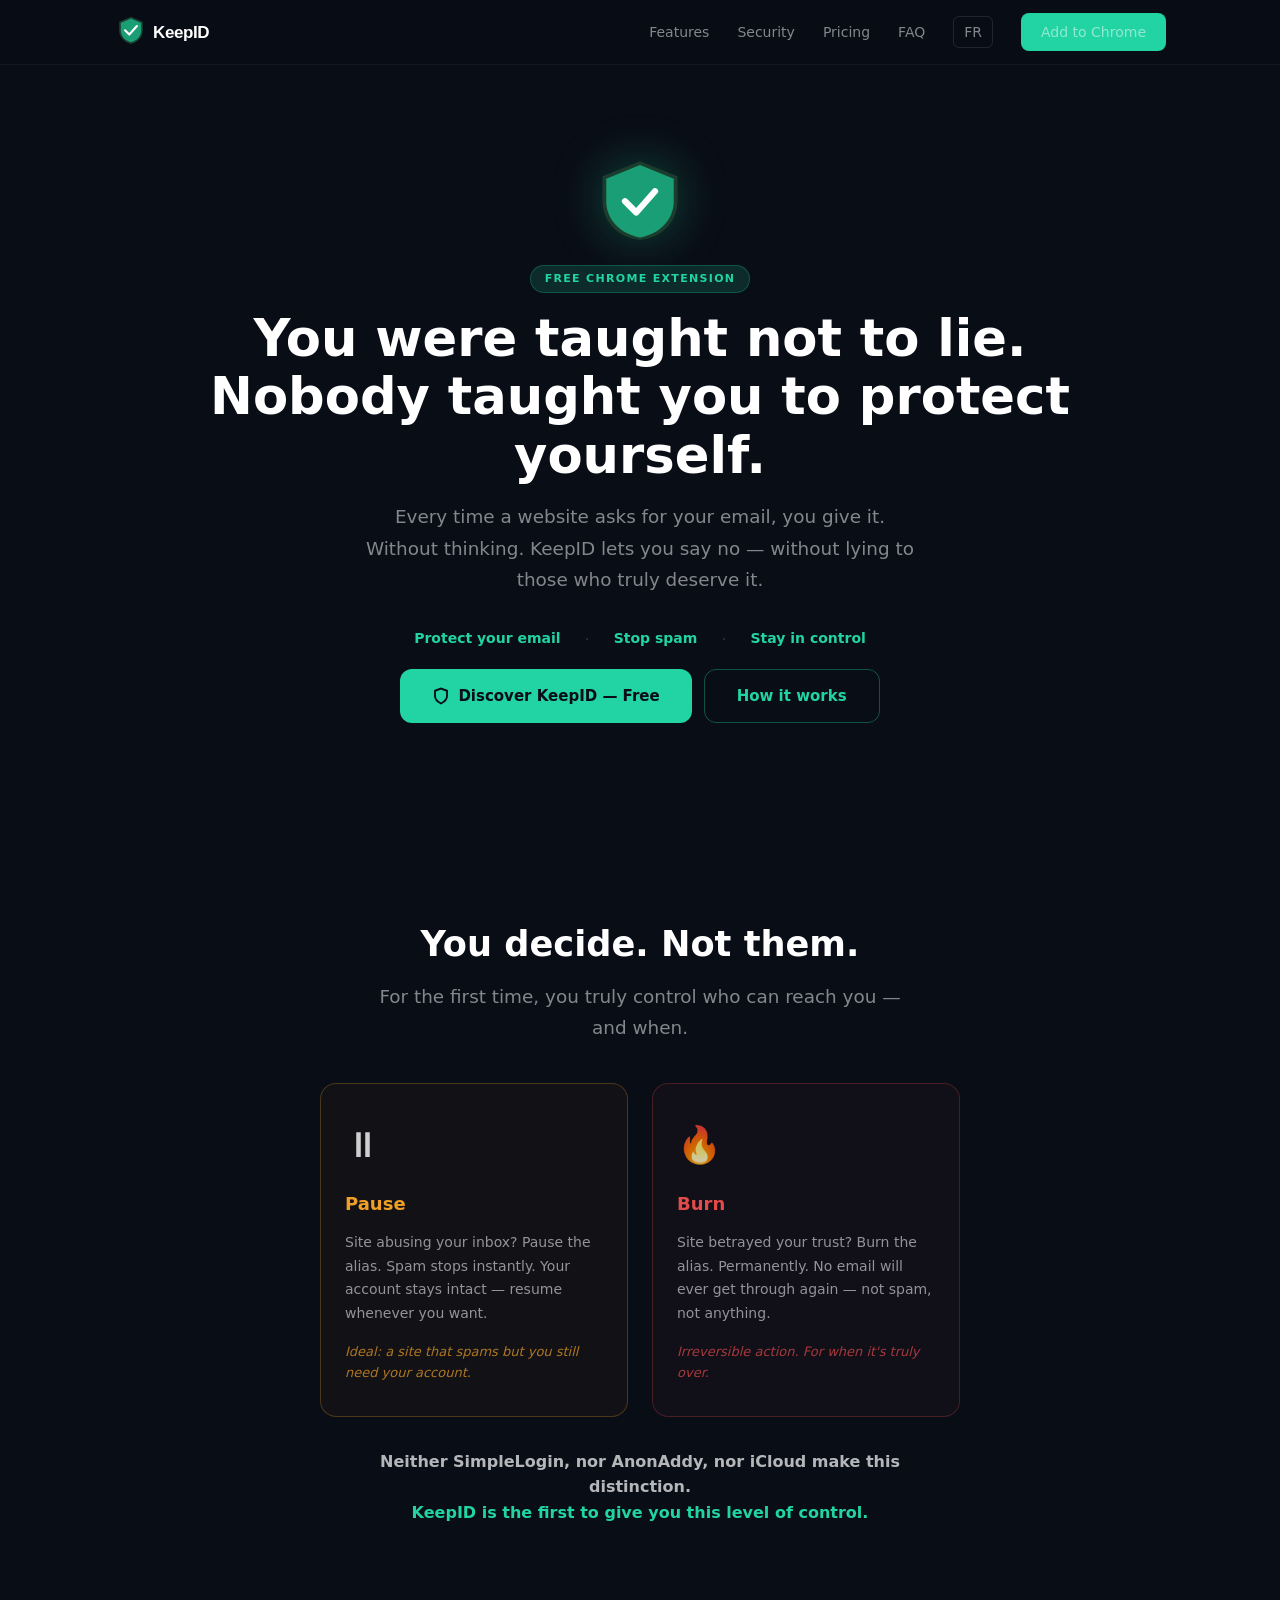
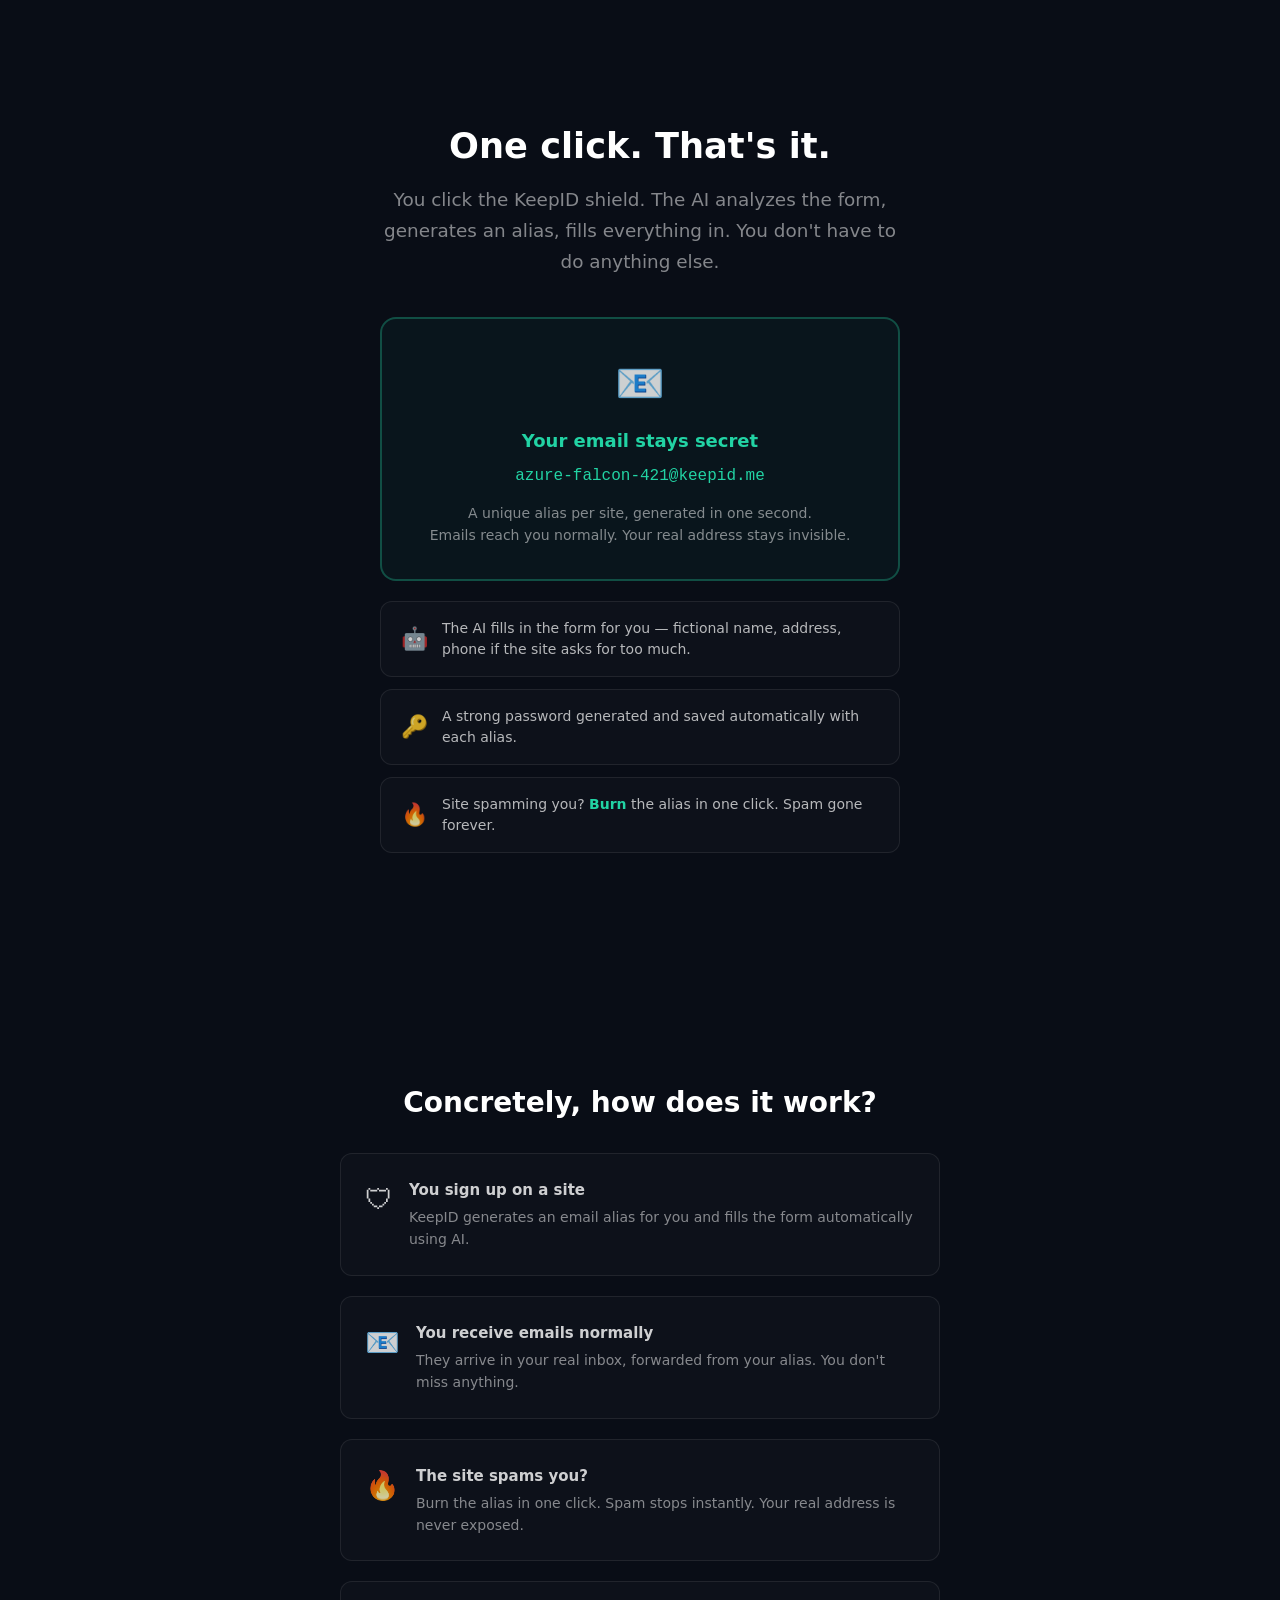
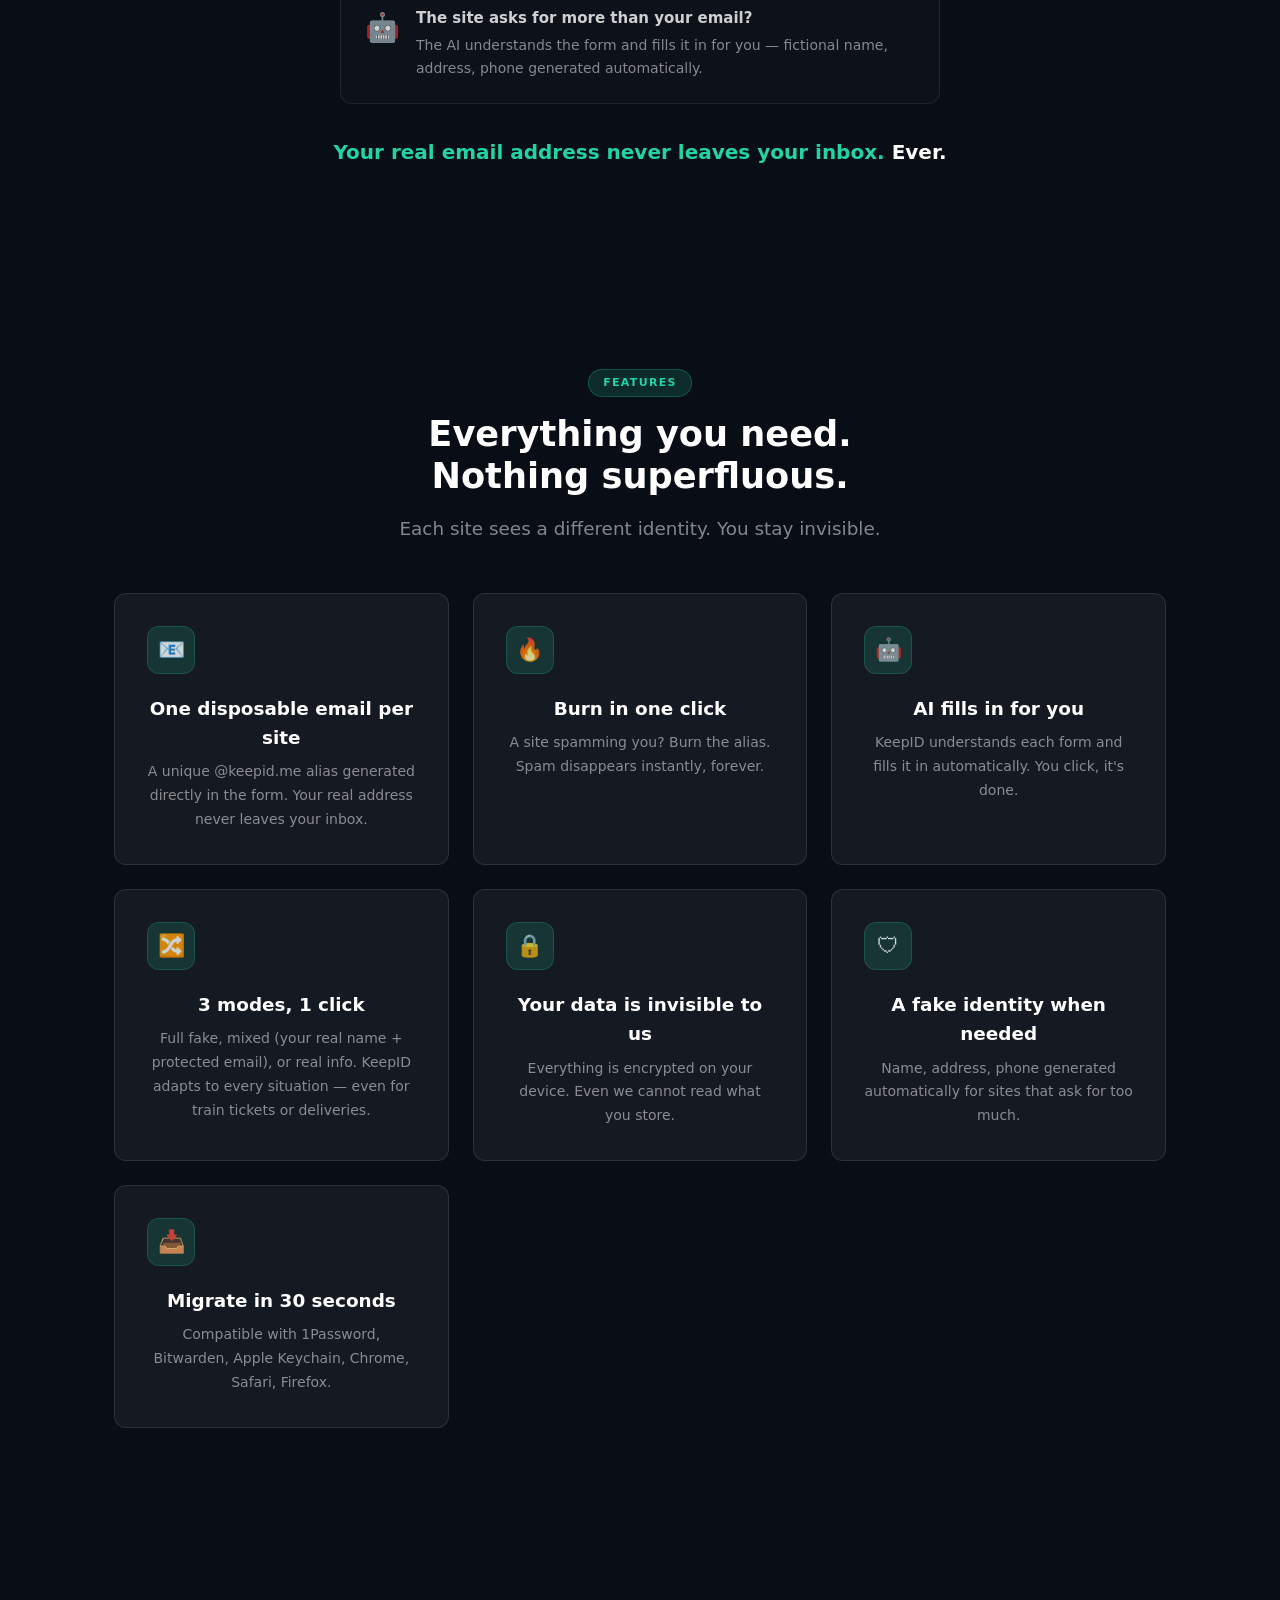
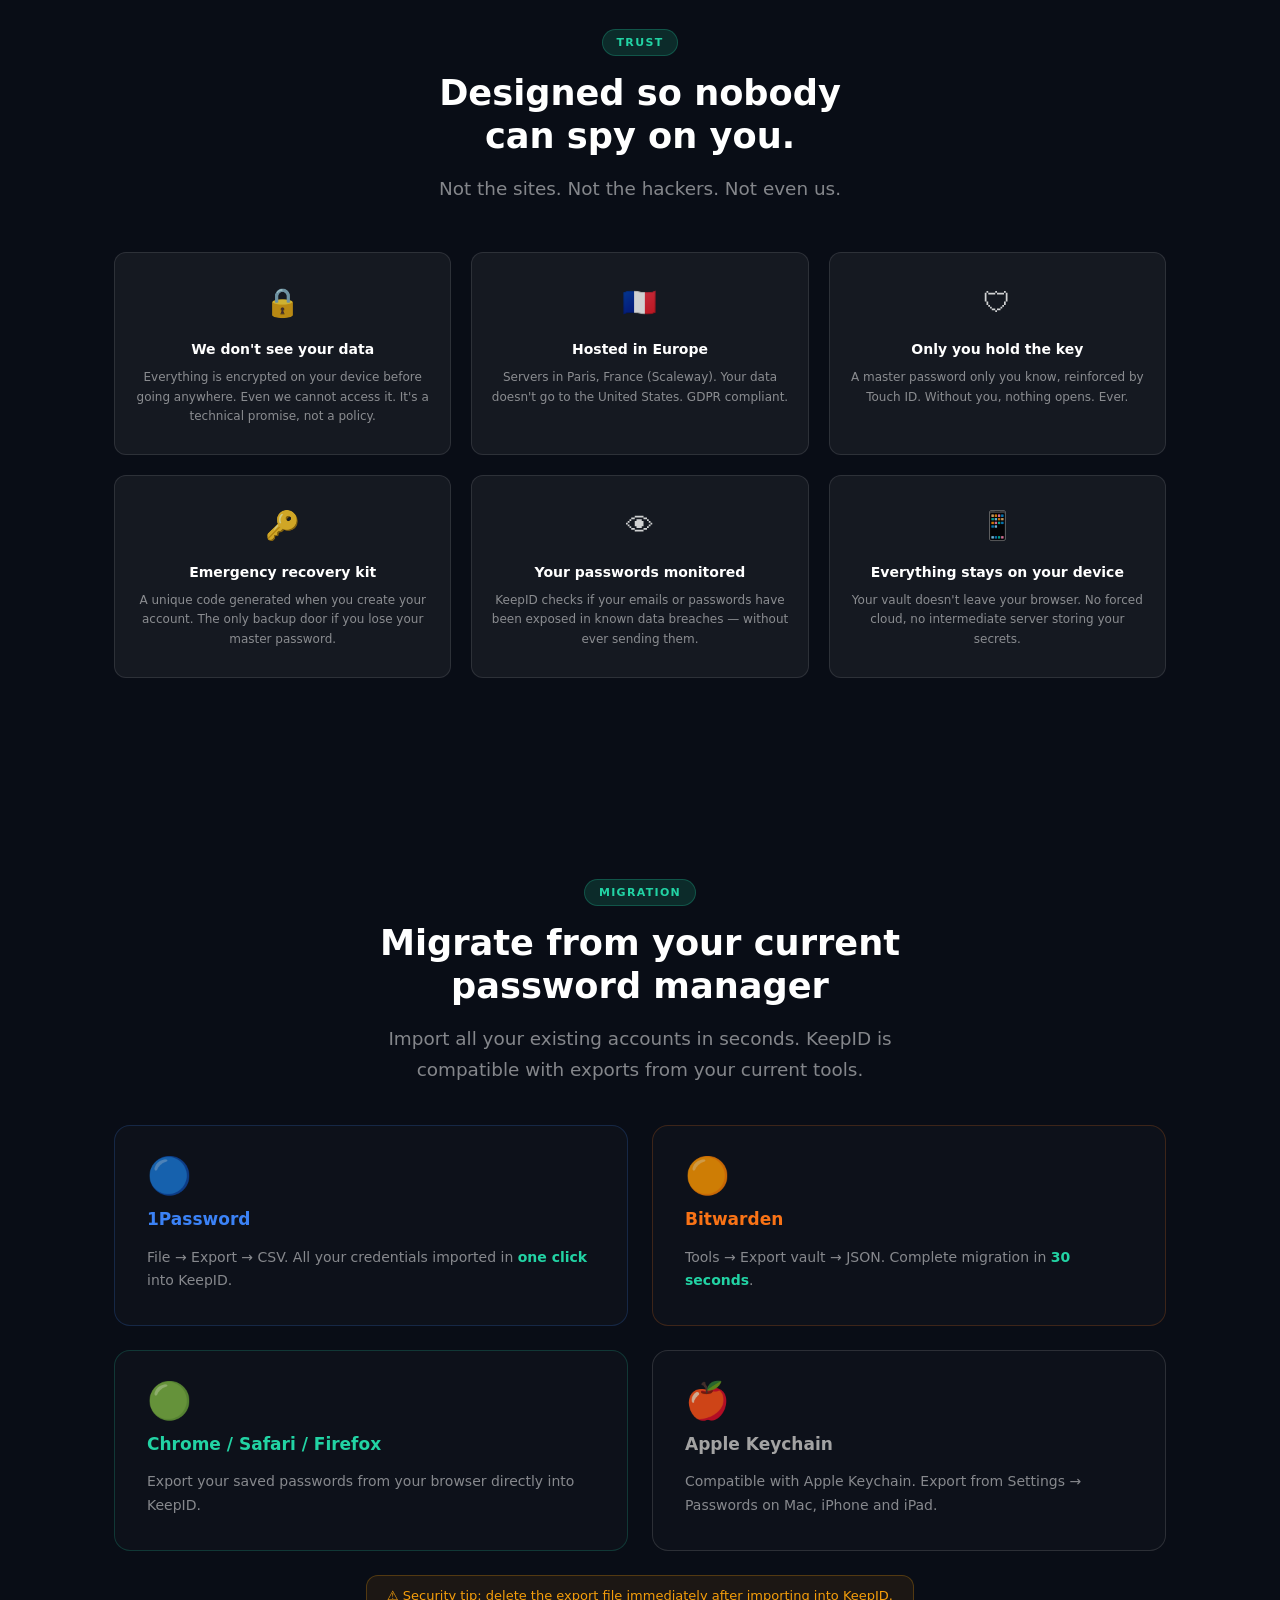
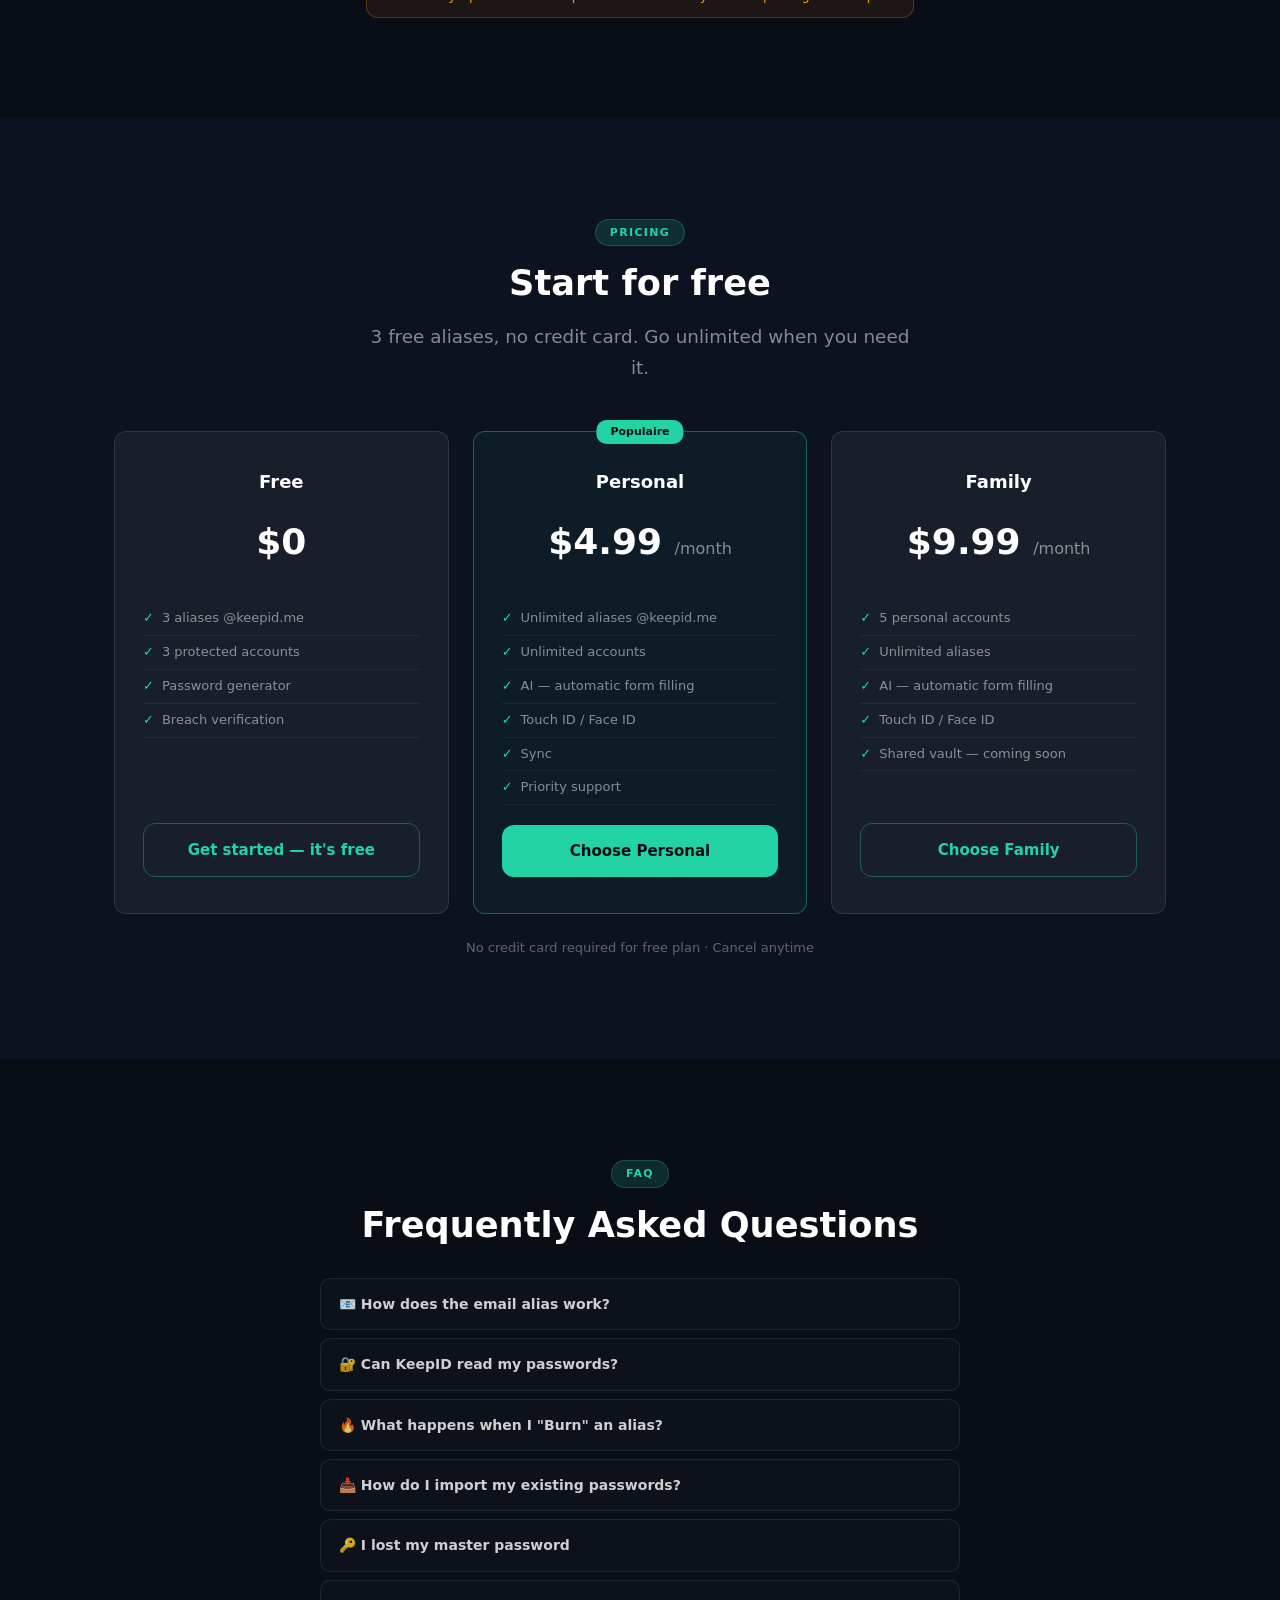
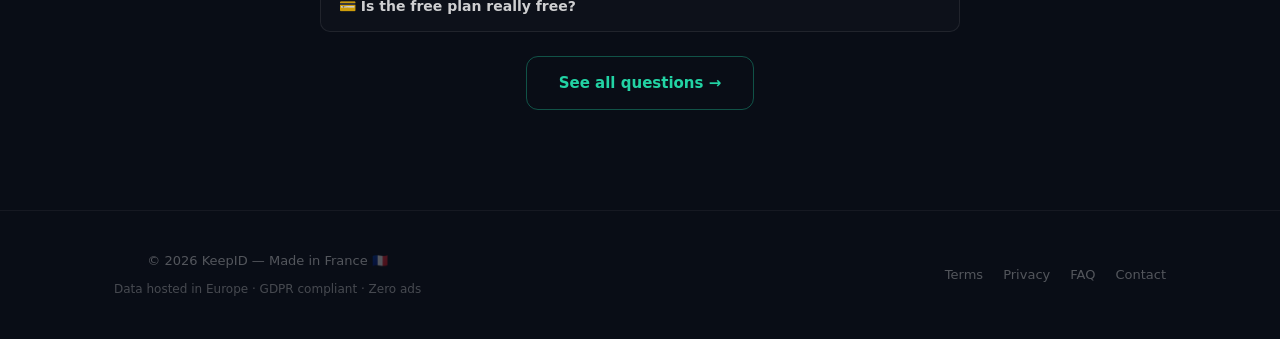
==== commit db471ab9: "feat: update servers location + add mixed mode feature Co-Authored-By: Claude Opus 4.7 (1M context) " ====
--- a/en/index.html
+++ b/en/index.html
@@ -182,6 +182,11 @@
         <p>KeepID understands each form and fills it in automatically. You click, it's done.</p>
       </div>
       <div class="feature-card">
+        <div class="feature-icon">🔀</div>
+        <h3>3 modes, 1 click</h3>
+        <p>Full fake, mixed (your real name + protected email), or real info. KeepID adapts to every situation — even for train tickets or deliveries.</p>
+      </div>
+      <div class="feature-card">
         <div class="feature-icon">🔒</div>
         <h3>Your data is invisible to us</h3>
         <p>Everything is encrypted on your device. Even we cannot read what you store.</p>
@@ -217,7 +222,7 @@
       <div class="security-item">
         <div class="icon">🇫🇷</div>
         <h3>Hosted in Europe</h3>
-        <p>Servers in France and Germany. Your data doesn't go to the United States. GDPR compliant.</p>
+        <p>Servers in Paris, France (Scaleway). Your data doesn't go to the United States. GDPR compliant.</p>
       </div>
       <div class="security-item">
         <div class="icon">🛡</div>
